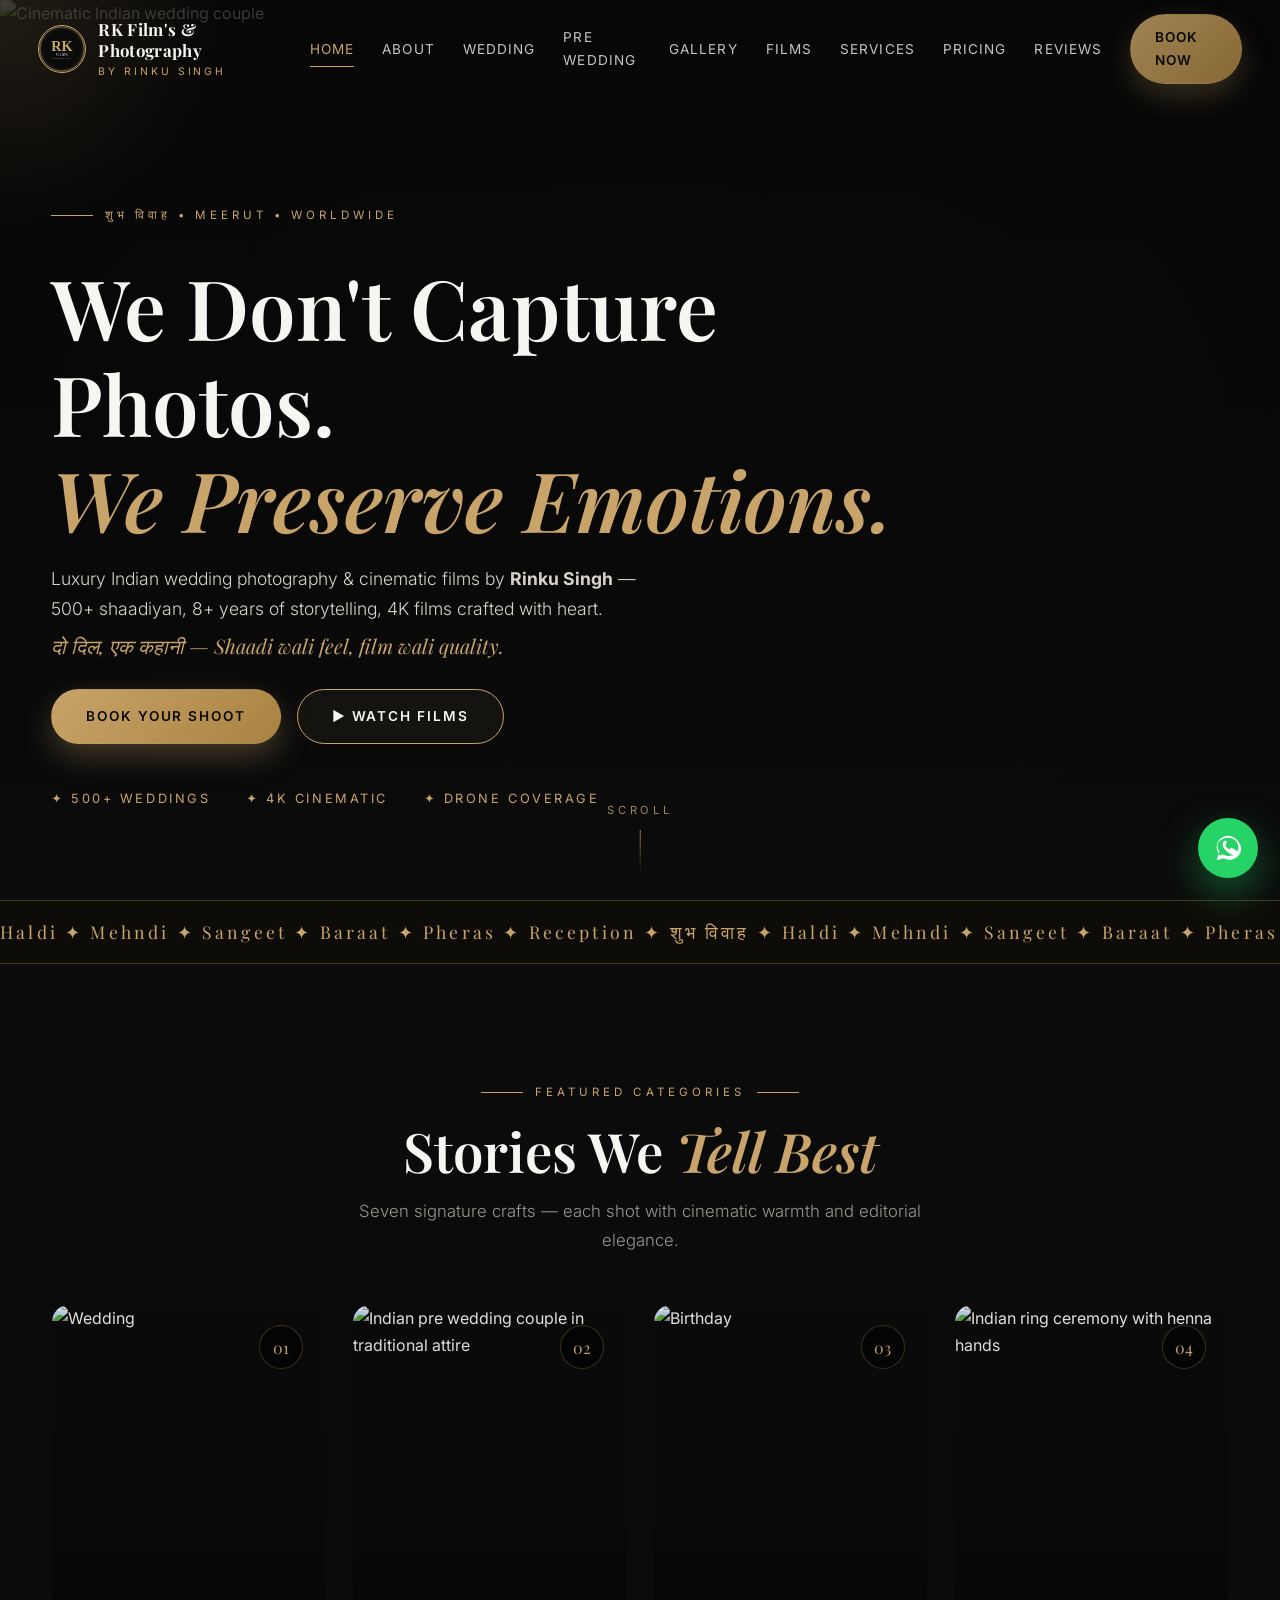
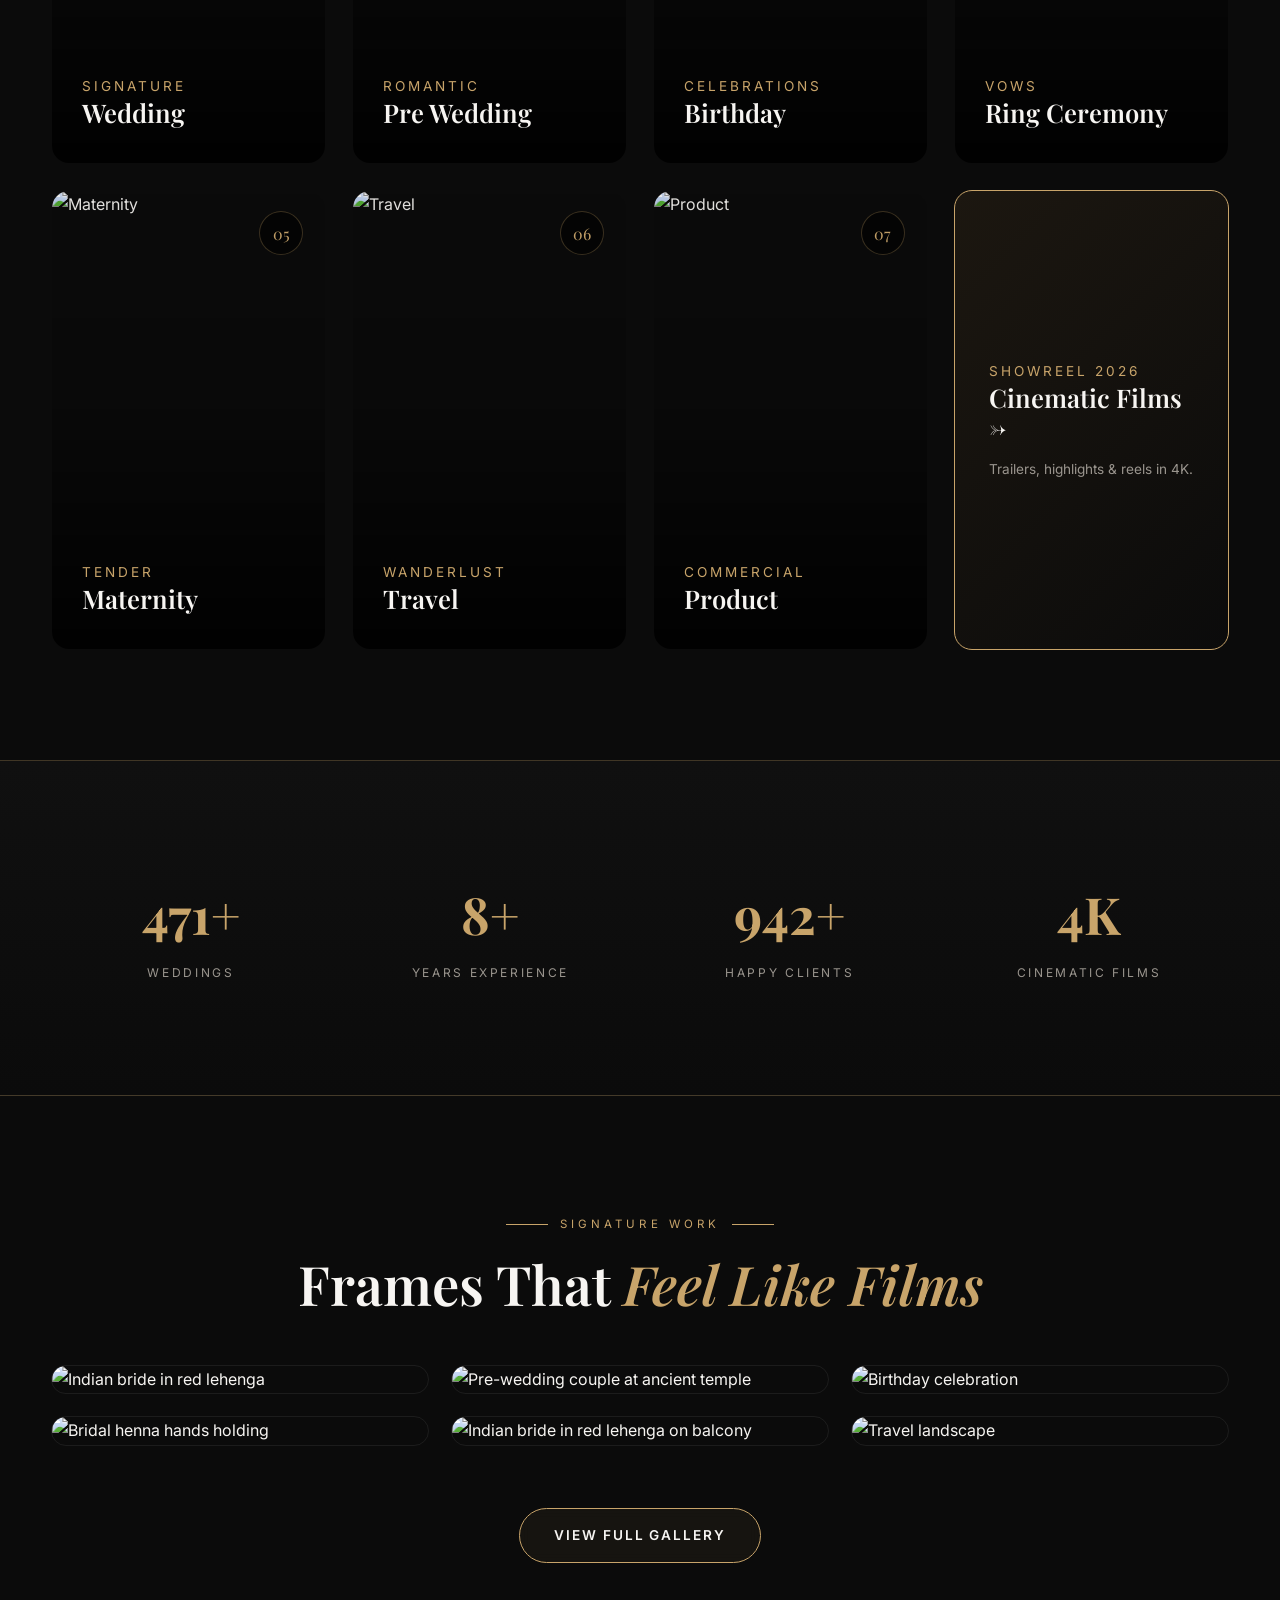
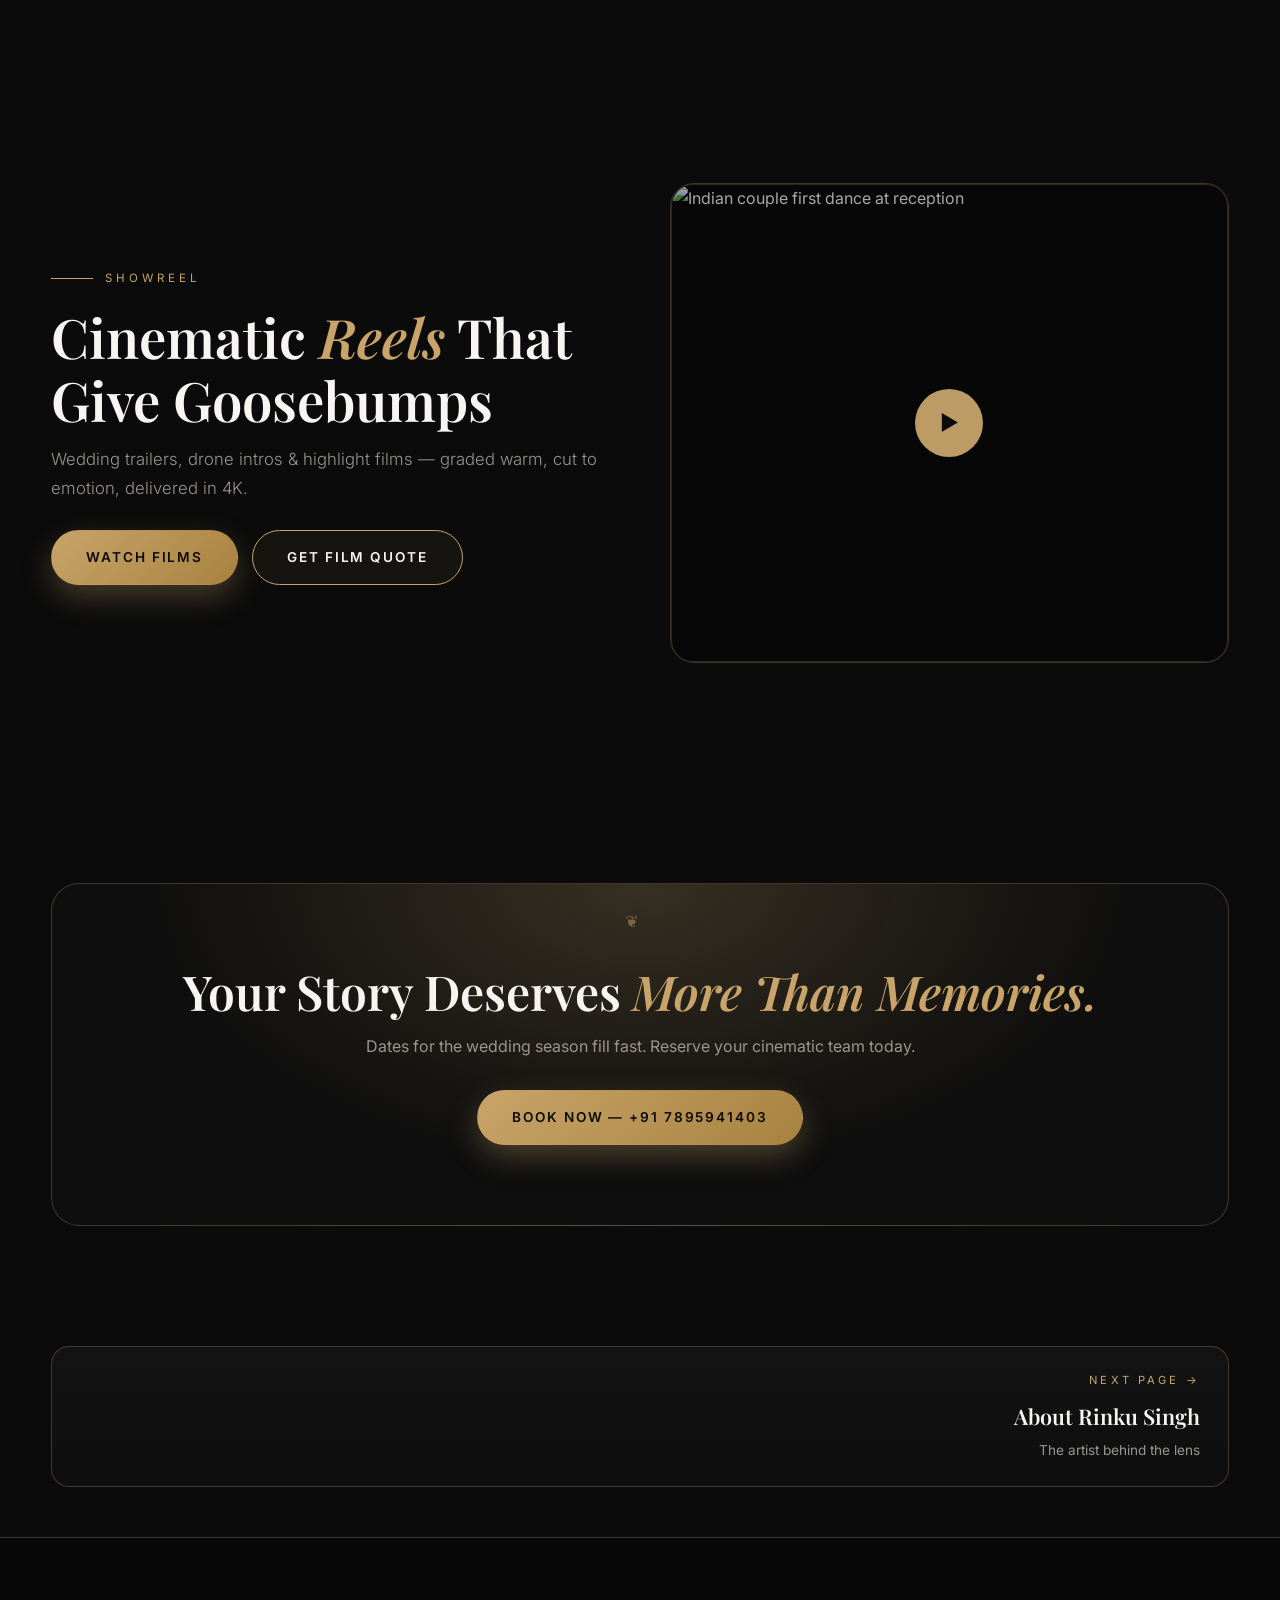
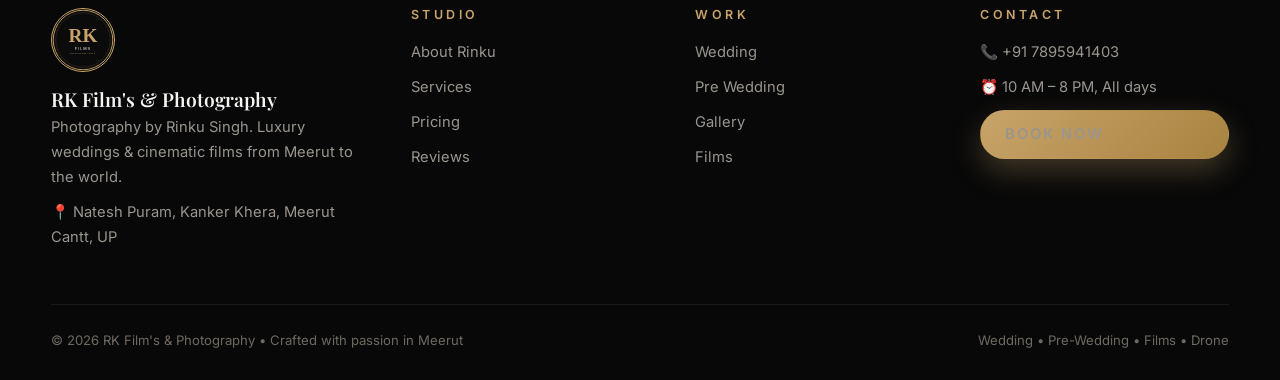
==== index.html @ 0dd318ab "Launch RK Film's & Photography luxury website" ====
<!DOCTYPE html>
<html lang="en">
<head>
<meta charset="UTF-8"><meta name="viewport" content="width=device-width, initial-scale=1.0">
<title>RK Film's & Photography — Wedding & Cinematic Photography in Meerut | Rinku Singh</title>
<meta name="description" content="RK Film's & Photography by Rinku Singh — luxury wedding, pre-wedding, cinematic films, drone & product photography in Meerut. 500+ weddings, 8+ years, 4K films. Book +91 7895941403.">
<meta property="og:title" content="RK Film's & Photography — We Preserve Emotions">
<meta property="og:description" content="Luxury wedding & cinematic photography in Meerut by Rinku Singh.">
<meta property="og:type" content="website">
<link rel="icon" type="image/svg+xml" href="assets/favicon.svg">
<link rel="stylesheet" href="css/style.css?v=11">
</head>
<body>
<div id="loader"><img src="assets/logo.svg" alt="RK Films logo"><div class="bar"><span></span></div><p>RK Films</p></div>
<div id="progress"></div><div id="cursorGlow"></div>
<nav id="navbar"><div class="nav-inner">
<a class="brand" href="index.html"><img src="assets/logo.svg" alt="RK Film's & Photography logo"><span class="brand-text"><b>RK Film's & Photography</b><small>By Rinku Singh</small></span></a>
<div class="nav-links" id="navLinks">
<a href="index.html" class="active">Home</a><a href="about.html">About</a><a href="wedding.html">Wedding</a><a href="prewedding.html">Pre Wedding</a><a href="gallery.html">Gallery</a><a href="films.html">Films</a><a href="services.html">Services</a><a href="pricing.html">Pricing</a><a href="testimonials.html">Reviews</a><a href="contact.html" class="btn btn-gold btn-sm">Book Now</a>
</div>
<button id="hamburger" aria-label="Menu">☰</button>
</div></nav>

<header class="hero">
<div class="hero-bg"><img src="https://images.pexels.com/photos/28981440/pexels-photo-28981440.jpeg?auto=compress&cs=tinysrgb&w=1920&h=1280&fit=crop" alt="Cinematic Indian wedding couple" fetchpriority="high"><video autoplay muted loop playsinline poster="https://images.pexels.com/photos/28981440/pexels-photo-28981440.jpeg?auto=compress&cs=tinysrgb&w=1920&h=1280&fit=crop" style="position:absolute;inset:0;display:none"><source src="https://assets.mixkit.co/videos/preview/mixkit-wedding-couple-holding-hands-in-a-garden-4640-large.mp4" type="video/mp4"></video></div>
<div class="hero-content">
<span class="eyebrow reveal">शुभ विवाह • Meerut • Worldwide</span>
<h1 class="reveal">We Don't Capture Photos.<br><em>We Preserve Emotions.</em></h1>
<p class="reveal">Luxury Indian wedding photography & cinematic films by <b>Rinku Singh</b> — 500+ shaadiyan, 8+ years of storytelling, 4K films crafted with heart.</p>
<p class="reveal serif" style="font-style:italic;color:var(--gold);font-size:1.25rem;margin-top:10px">दो दिल, एक कहानी — Shaadi wali feel, film wali quality.</p>
<div class="hero-btns reveal"><a href="contact.html" class="btn btn-gold">Book Your Shoot</a><a href="films.html" class="btn btn-outline">▶ Watch Films</a></div>
<div class="hero-meta reveal"><span>✦ 500+ Weddings</span><span>✦ 4K Cinematic</span><span>✦ Drone Coverage</span></div>
</div>
<div class="scroll-hint">Scroll</div>
</header>

<div class="marquee" aria-hidden="true"><div class="marquee-track"><span>Haldi ✦ Mehndi ✦ Sangeet ✦ Baraat ✦ Pheras ✦ Reception ✦ शुभ विवाह ✦&nbsp;</span><span>Haldi ✦ Mehndi ✦ Sangeet ✦ Baraat ✦ Pheras ✦ Reception ✦ शुभ विवाह ✦&nbsp;</span></div></div>

<section><div class="container">
<div class="center reveal"><span class="eyebrow">Featured Categories</span><h2 class="sec-title">Stories We <em>Tell Best</em></h2><p class="sec-sub">Seven signature crafts — each shot with cinematic warmth and editorial elegance.</p></div>
<div class="grid cat-grid" style="margin-top:50px" id="catGrid">
<a class="cat-card reveal" href="wedding.html"><span class="num">01</span><img loading="lazy" src="https://images.unsplash.com/photo-1583939003579-730e3918a45a?q=80&w=900&auto=format&fit=crop" alt="Wedding"><div class="overlay"><p>Signature</p><h3>Wedding</h3></div></a>
<a class="cat-card reveal reveal-d1" href="prewedding.html"><span class="num">02</span><img loading="lazy" src="https://images.pexels.com/photos/32878576/pexels-photo-32878576.jpeg?auto=compress&cs=tinysrgb&w=900" alt="Indian pre wedding couple in traditional attire"><div class="overlay"><p>Romantic</p><h3>Pre Wedding</h3></div></a>
<a class="cat-card reveal reveal-d2" href="gallery.html"><span class="num">03</span><img loading="lazy" src="https://images.unsplash.com/photo-1530103862676-de8c9debad1d?q=80&w=900&auto=format&fit=crop" alt="Birthday"><div class="overlay"><p>Celebrations</p><h3>Birthday</h3></div></a>
<a class="cat-card reveal reveal-d3" href="gallery.html"><span class="num">04</span><img loading="lazy" src="https://images.pexels.com/photos/29494642/pexels-photo-29494642.jpeg?auto=compress&cs=tinysrgb&w=900" alt="Indian ring ceremony with henna hands"><div class="overlay"><p>Vows</p><h3>Ring Ceremony</h3></div></a>
<a class="cat-card reveal" href="gallery.html"><span class="num">05</span><img loading="lazy" src="https://images.unsplash.com/photo-1555252333-9f8e92e65df9?q=80&w=900&auto=format&fit=crop" alt="Maternity"><div class="overlay"><p>Tender</p><h3>Maternity</h3></div></a>
<a class="cat-card reveal reveal-d1" href="gallery.html"><span class="num">06</span><img loading="lazy" src="https://images.unsplash.com/photo-1506905925346-21bda4d32df4?q=80&w=900&auto=format&fit=crop" alt="Travel"><div class="overlay"><p>Wanderlust</p><h3>Travel</h3></div></a>
<a class="cat-card reveal reveal-d2" href="gallery.html"><span class="num">07</span><img loading="lazy" src="https://images.unsplash.com/photo-1523275335684-37898b6baf30?q=80&w=900&auto=format&fit=crop" alt="Product"><div class="overlay"><p>Commercial</p><h3>Product</h3></div></a>
<a class="cat-card reveal reveal-d3" href="films.html" style="background:linear-gradient(135deg,#1c1710,#0B0B0B);border:1px solid var(--gold);display:flex;flex-direction:column;justify-content:center;padding:34px"><p>Showreel 2026</p><h3>Cinematic Films →</h3><p style="color:var(--muted);letter-spacing:0;text-transform:none;margin-top:10px">Trailers, highlights & reels in 4K.</p></a>
</div>
</div></section>

<section class="stats"><div class="container stats-grid">
<div class="stat reveal"><b data-count="500" data-suffix="+">0</b><span>Weddings</span></div>
<div class="stat reveal reveal-d1"><b data-count="8" data-suffix="+">0</b><span>Years Experience</span></div>
<div class="stat reveal reveal-d2"><b data-count="1000" data-suffix="+">0</b><span>Happy Clients</span></div>
<div class="stat reveal reveal-d3"><b>4K</b><span>Cinematic Films</span></div>
</div></section>

<section><div class="container">
<div class="center reveal"><span class="eyebrow">Signature Work</span><h2 class="sec-title">Frames That <em>Feel Like Films</em></h2></div>
<div class="work-masonry" style="margin-top:50px">
<figure class="reveal"><img loading="lazy" src="https://images.pexels.com/photos/37615677/pexels-photo-37615677.jpeg?auto=compress&cs=tinysrgb&w=800" alt="Indian bride in red lehenga"><figcaption>Bridal Portrait — Jaipur</figcaption></figure>
<figure class="reveal"><img loading="lazy" src="https://images.pexels.com/photos/34479816/pexels-photo-34479816.jpeg?auto=compress&cs=tinysrgb&w=800" alt="Bridal henna hands holding"><figcaption>Mehndi Moments — Jaipur</figcaption></figure>
<figure class="reveal"><img loading="lazy" src="https://images.pexels.com/photos/31771915/pexels-photo-31771915.jpeg?auto=compress&cs=tinysrgb&w=800" alt="Pre-wedding couple at ancient temple"><figcaption>Temple Romance — Heritage Shoot</figcaption></figure>
<figure class="reveal"><img loading="lazy" src="https://images.pexels.com/photos/36721830/pexels-photo-36721830.jpeg?auto=compress&cs=tinysrgb&w=800" alt="Indian bride in red lehenga on balcony"><figcaption>Editorial Bride</figcaption></figure>
<figure class="reveal"><img loading="lazy" src="https://images.unsplash.com/photo-1464349153735-7db50ed83c84?q=80&w=800&auto=format&fit=crop" alt="Birthday celebration"><figcaption>Birthday — Meerut</figcaption></figure>
<figure class="reveal"><img loading="lazy" src="https://images.unsplash.com/photo-1470071459604-3b5ec3a7fe05?q=80&w=800&auto=format&fit=crop" alt="Travel landscape"><figcaption>Travel Diaries</figcaption></figure>
</div>
<div class="center" style="margin-top:40px"><a href="gallery.html" class="btn btn-outline reveal">View Full Gallery</a></div>
</div></section>

<section><div class="container split">
<div class="reveal"><span class="eyebrow">Showreel</span><h2 class="sec-title">Cinematic <em>Reels</em> That Give Goosebumps</h2><p class="sec-sub">Wedding trailers, drone intros & highlight films — graded warm, cut to emotion, delivered in 4K.</p><div style="margin-top:28px;display:flex;gap:14px;flex-wrap:wrap"><a href="films.html" class="btn btn-gold">Watch Films</a><a href="https://wa.me/917895941403?text=Hi%20RK%20Films!%20I%20want%20a%20cinematic%20film%20for%20my%20wedding." class="btn btn-outline">Get Film Quote</a></div></div>
<div class="video-strip reveal reveal-d1"><img src="https://images.pexels.com/photos/26558731/pexels-photo-26558731.jpeg?auto=compress&cs=tinysrgb&w=1200" alt="Indian couple first dance at reception"><a class="play" href="films.html" aria-label="Play showreel"><span>▶</span></a></div>
</div></section>

<section><div class="container"><div class="cta reveal">
<h2>Your Story Deserves <em style="color:var(--gold)">More Than Memories.</em></h2>
<p>Dates for the wedding season fill fast. Reserve your cinematic team today.</p>
<a href="contact.html" class="btn btn-gold">Book Now — +91 7895941403</a>
</div></div></section>

<div class="container"><nav class="pager reveal" aria-label="Page navigation"><a class="next" href="about.html"><small>Next Page →</small><b>About Rinku Singh</b><span>The artist behind the lens</span></a></nav></div>
<footer><div class="container">
<div class="foot-grid">
<div class="foot-brand"><img src="assets/logo.svg" alt="RK logo"><b class="serif" style="font-size:1.2rem">RK Film's & Photography</b><p>Photography by Rinku Singh. Luxury weddings & cinematic films from Meerut to the world.</p><p>📍 Natesh Puram, Kanker Khera, Meerut Cantt, UP</p></div>
<div><h4>Studio</h4><a href="about.html">About Rinku</a><a href="services.html">Services</a><a href="pricing.html">Pricing</a><a href="testimonials.html">Reviews</a></div>
<div><h4>Work</h4><a href="wedding.html">Wedding</a><a href="prewedding.html">Pre Wedding</a><a href="gallery.html">Gallery</a><a href="films.html">Films</a></div>
<div><h4>Contact</h4><a href="tel:+917895941403">📞 +91 7895941403</a><p>⏰ 10 AM – 8 PM, All days</p><a href="contact.html" class="btn btn-gold btn-sm" style="margin-top:10px">Book Now</a></div>
</div>
<div class="foot-bottom"><span>© <span id="year"></span> RK Film's & Photography • Crafted with passion in Meerut</span><span>Wedding • Pre-Wedding • Films • Drone</span></div>
</div></footer>
<a class="wa-float" href="https://wa.me/917895941403?text=Hi%20RK%20Films!%20I%20want%20to%20book%20a%20shoot." aria-label="Chat on WhatsApp"><svg viewBox="0 0 32 32"><path d="M16 3C9.4 3 4 8.4 4 15c0 2.4.7 4.6 2 6.5L4 29l7.7-2c1.8 1 3.9 1.6 6.1 1.6h.2c6.6 0 12-5.4 12-12S22.6 3 16 3zm0 21.5c-1.9 0-3.7-.5-5.3-1.5l-.4-.2-4.6 1.2 1.2-4.4-.3-.4c-1.1-1.7-1.7-3.7-1.7-5.7C4.9 9.4 9.4 5 16 5s11.1 4.5 11.1 10.5S22.6 24.5 16 24.5zm5.8-7.7c-.3-.2-1.9-.9-2.2-1-.3-.1-.5-.2-.7.2-.2.3-.8 1-.9 1.2-.2.2-.3.2-.6.1-.3-.2-1.3-.5-2.5-1.5-.9-.8-1.5-1.9-1.7-2.2-.2-.3 0-.5.1-.6l.5-.6c.2-.2.2-.3.3-.6.1-.2 0-.4 0-.6L14.5 9c-.4-.9-.7-.8-1-.8h-.8c-.3 0-.7.1-1.1.5-.4.4-1.4 1.4-1.4 3.4s1.4 3.9 1.6 4.2c.2.3 2.8 4.3 6.8 6 .9.4 1.7.6 2.2.8.9.3 1.8.3 2.5.2.8-.1 2.4-1 2.7-1.9.3-.9.3-1.7.2-1.9-.1-.1-.3-.2-.6-.3z"/></svg></a>
<div id="lightbox"><img id="lbImg" src="" alt="Enlarged photo"><div class="lb-bar"><button id="lbPrev" aria-label="Previous">‹</button><span id="lbCap"></span><button id="lbNext" aria-label="Next">›</button><button id="lbClose" aria-label="Close">✕</button></div></div>
<script src="js/main.js?v=11"></script>
</body>
</html>
---- css/style.css ----
/* RK Film's & Photography — Luxury Cinematic Design System */
@import url('https://fonts.googleapis.com/css2?family=Playfair+Display:ital,wght@0,400;0,500;0,600;0,700;0,800;1,400;1,500&family=Inter:wght@300;400;500;600;700&display=swap');
:root{
  --black:#0B0B0B; --ivory:#F7F5F2; --gold:#C8A46A; --gold-light:#E5C98C;
  --charcoal:#2B2B2B; --muted:#9a958e; --line:rgba(200,164,106,.28);
  --radius:18px; --shadow:0 30px 80px rgba(0,0,0,.45);
  --ease:cubic-bezier(.22,1,.36,1);
}
*{margin:0;padding:0;box-sizing:border-box}
html{scroll-behavior:smooth}
body{font-family:'Inter',system-ui,sans-serif;background:var(--black);color:var(--ivory);line-height:1.7;overflow-x:hidden;-webkit-font-smoothing:antialiased}
body.light{background:var(--ivory);color:#1a1a1a}
h1,h2,h3,h4,.serif{font-family:'Playfair Display',Georgia,serif;line-height:1.15;font-weight:600}
img{max-width:100%;display:block}
a{color:inherit;text-decoration:none}
.container{width:min(1200px,92%);margin:0 auto}
section{padding:110px 0;position:relative}
.eyebrow{display:inline-flex;align-items:center;gap:12px;text-transform:uppercase;letter-spacing:.35em;font-size:.72rem;color:var(--gold);margin-bottom:18px}
.eyebrow::before{content:"";width:42px;height:1px;background:var(--gold)}
.sec-title{font-size:clamp(2rem,4.5vw,3.4rem);margin-bottom:14px}
.sec-title em{color:var(--gold);font-style:italic}
.sec-sub{color:var(--muted);max-width:640px;font-weight:300;font-size:1.05rem}
.center{text-align:center}.center .sec-sub{margin:0 auto}
.center .eyebrow::after{content:"";width:42px;height:1px;background:var(--gold)}

/* Loader */
#loader{position:fixed;inset:0;z-index:9999;background:#060606;display:flex;flex-direction:column;align-items:center;justify-content:center;gap:22px;transition:opacity .8s var(--ease),visibility .8s}
#loader.done{opacity:0;visibility:hidden}
#loader img{width:110px;height:110px;animation:pulse 1.8s ease-in-out infinite}
#loader .bar{width:200px;height:2px;background:rgba(255,255,255,.12);overflow:hidden;border-radius:99px}
#loader .bar span{display:block;height:100%;width:40%;background:var(--gold);animation:load 1.2s infinite var(--ease)}
#loader p{letter-spacing:.4em;font-size:.7rem;color:var(--gold);text-transform:uppercase}
@keyframes load{0%{transform:translateX(-100%)}100%{transform:translateX(350%)}}
@keyframes pulse{0%,100%{transform:scale(1);opacity:1}50%{transform:scale(1.06);opacity:.85}}

/* Progress + cursor + whatsapp */
#progress{position:fixed;top:0;left:0;height:3px;width:0;background:linear-gradient(90deg,var(--gold),var(--gold-light));z-index:9998}
#cursorGlow{position:fixed;width:520px;height:520px;border-radius:50%;pointer-events:none;z-index:1;background:radial-gradient(circle,rgba(200,164,106,.14),transparent 65%);transform:translate(-50%,-50%);transition:opacity .3s}
.wa-float{position:fixed;right:22px;bottom:22px;z-index:900;width:60px;height:60px;border-radius:50%;background:#25D366;display:grid;place-items:center;box-shadow:0 15px 40px rgba(37,211,102,.4);transition:transform .3s}
.wa-float:hover{transform:scale(1.1) rotate(6deg)}
.wa-float svg{width:30px;height:30px;fill:#fff}

/* Nav */
#navbar{position:fixed;top:0;left:0;right:0;z-index:1000;transition:background .4s,border-color .4s;padding:14px 0}
#navbar.scrolled{background:rgba(11,11,11,.82);backdrop-filter:blur(18px);-webkit-backdrop-filter:blur(18px);border-bottom:1px solid var(--line)}
.nav-inner{width:min(1280px,94%);margin:0 auto;display:flex;align-items:center;justify-content:space-between;gap:20px;min-height:64px}
.brand{display:flex;align-items:center;gap:12px}
.brand img{width:48px;height:48px;border-radius:50%;border:1px solid var(--gold)}
.brand-text{line-height:1.2}.brand-text b{font-family:'Playfair Display',serif;font-size:1.05rem;letter-spacing:.02em;display:block}
.brand-text small{font-size:.65rem;letter-spacing:.28em;color:var(--gold);text-transform:uppercase}
.nav-links{display:flex;gap:28px;align-items:center}
.nav-links a{font-size:.85rem;letter-spacing:.08em;text-transform:uppercase;opacity:.8;position:relative;transition:.3s}
.nav-links a:hover,.nav-links a.active{opacity:1;color:var(--gold)}
.nav-links a.active::after,.nav-links a:hover::after{content:"";position:absolute;left:0;bottom:-6px;height:1px;width:100%;background:var(--gold)}
.btn{display:inline-flex;align-items:center;justify-content:center;gap:10px;padding:15px 34px;border-radius:99px;font-size:.85rem;letter-spacing:.14em;text-transform:uppercase;font-weight:600;transition:.35s var(--ease);cursor:pointer;border:1px solid transparent}
.btn-gold{background:linear-gradient(135deg,var(--gold),#a8823f);color:#0B0B0B;box-shadow:0 12px 30px rgba(200,164,106,.3)}
.btn-gold:hover{transform:translateY(-3px);box-shadow:0 20px 45px rgba(200,164,106,.45)}
.btn-outline{border-color:var(--gold);color:var(--ivory);background:rgba(200,164,106,.06);backdrop-filter:blur(6px)}
.btn-outline:hover{background:var(--gold);color:#0B0B0B;transform:translateY(-3px)}
.btn-sm{padding:11px 24px;font-size:.75rem}
#hamburger{display:none;background:none;border:1px solid var(--line);border-radius:10px;color:var(--ivory);font-size:1.4rem;width:46px;height:46px;cursor:pointer;position:relative;z-index:1001}
.drawer-next{display:none}
.nav-links .drawer-scroll{display:contents}
/* Side-drawer backdrop (mobile) */
.nav-backdrop{position:fixed;inset:0;background:rgba(0,0,0,.6);backdrop-filter:blur(2px);-webkit-backdrop-filter:blur(2px);opacity:0;visibility:hidden;transition:opacity .4s var(--ease),visibility .4s;z-index:999}
.nav-backdrop.show{opacity:1;visibility:visible}
@media(min-width:1001px){.nav-backdrop{display:none}}

/* Hero */
.hero{min-height:100vh;display:flex;align-items:flex-end;padding:140px 0 90px;overflow:hidden;background:#060606;position:relative}
.hero-bg{position:absolute;inset:0}
.hero-bg img,.hero-bg video{width:100%;height:100%;object-fit:cover;opacity:.55;animation:kenburns 24s ease-in-out infinite alternate;filter:saturate(1.05) contrast(1.05) brightness(.9)}
@keyframes kenburns{from{transform:scale(1)}to{transform:scale(1.15)}}
.hero-bg::after{content:"";position:absolute;inset:0;background:linear-gradient(to top,#0B0B0B 4%,rgba(11,11,11,.55) 45%,rgba(11,11,11,.35) 100%),radial-gradient(ellipse at center,transparent 30%,rgba(0,0,0,.5));}
.hero-content{position:relative;z-index:2;width:min(1200px,92%);margin:0 auto}
.hero h1{font-size:clamp(2.6rem,6.5vw,5.2rem);max-width:900px;margin:16px 0 18px}
.hero h1 em{color:var(--gold);font-style:italic}
.hero p{max-width:600px;color:#d8d3ca;font-weight:300;font-size:1.1rem}
.hero-btns{display:flex;gap:16px;margin-top:32px;flex-wrap:wrap}
.hero-meta{display:flex;gap:36px;margin-top:44px;flex-wrap:wrap;color:var(--gold);font-size:.8rem;letter-spacing:.2em;text-transform:uppercase}
.hero-meta span{display:flex;align-items:center;gap:8px}
.page-hero{padding:190px 0 90px;min-height:58vh;display:flex;align-items:flex-end}
.scroll-hint{position:absolute;bottom:26px;left:50%;transform:translateX(-50%);z-index:3;color:var(--gold);font-size:.7rem;letter-spacing:.35em;text-transform:uppercase;display:flex;flex-direction:column;align-items:center;gap:10px;opacity:.8}
.scroll-hint::after{content:"";width:1px;height:44px;background:linear-gradient(var(--gold),transparent);animation:drop 1.8s infinite}
@keyframes drop{0%{transform:scaleY(0);transform-origin:top}50%{transform:scaleY(1);transform-origin:top}51%{transform-origin:bottom}100%{transform:scaleY(0);transform-origin:bottom}}

/* Cards / grids */
.grid{display:grid;gap:26px}
.g-3{grid-template-columns:repeat(3,1fr)}.g-4{grid-template-columns:repeat(4,1fr)}.g-2{grid-template-columns:repeat(2,1fr)}
.cat-grid{grid-template-columns:repeat(4,1fr)}
.cat-card{position:relative;border-radius:var(--radius);overflow:hidden;height:460px;border:1px solid transparent;transition:.5s var(--ease);display:block}
.cat-card img{width:100%;height:100%;object-fit:cover;transition:transform 1.1s var(--ease);filter:saturate(1.05) brightness(.92)}
.cat-card:hover{border-color:var(--gold);transform:translateY(-8px);box-shadow:var(--shadow)}
.cat-card:hover img{transform:scale(1.12)}
.cat-card .overlay{position:absolute;inset:0;background:linear-gradient(to top,rgba(0,0,0,.88) 0%,rgba(0,0,0,.15) 55%,transparent);display:flex;flex-direction:column;justify-content:flex-end;padding:30px}
.cat-card h3{font-size:1.6rem;margin-bottom:6px}
.cat-card p{font-size:.85rem;color:var(--gold);letter-spacing:.22em;text-transform:uppercase}
.cat-card .num{position:absolute;top:20px;right:22px;font-family:'Playfair Display',serif;font-size:1rem;color:var(--gold);border:1px solid var(--line);width:44px;height:44px;display:grid;place-items:center;border-radius:50%;background:rgba(0,0,0,.5);backdrop-filter:blur(8px)}
.work-masonry{columns:3 300px;column-gap:22px}
.work-masonry figure{break-inside:avoid;margin-bottom:22px;border-radius:16px;overflow:hidden;position:relative;border:1px solid rgba(255,255,255,.07)}
.work-masonry img{width:100%;transition:transform .9s var(--ease)}
.work-masonry figure:hover img{transform:scale(1.07)}
.work-masonry figcaption{position:absolute;left:0;right:0;bottom:0;padding:22px 20px 18px;background:linear-gradient(transparent,rgba(0,0,0,.85));font-size:.85rem;letter-spacing:.12em;text-transform:uppercase;color:var(--gold-light);opacity:0;transition:.4s}
.work-masonry figure:hover figcaption{opacity:1}

/* Stats */
.stats{background:linear-gradient(180deg,#101010,#0B0B0B);border-top:1px solid var(--line);border-bottom:1px solid var(--line)}
.stats-grid{display:grid;grid-template-columns:repeat(4,1fr);gap:20px;text-align:center}
.stat b{font-family:'Playfair Display',serif;font-size:clamp(2.2rem,4vw,3.4rem);color:var(--gold);display:block}
.stat span{letter-spacing:.22em;text-transform:uppercase;font-size:.75rem;color:var(--muted)}

/* CTA */
.cta{background:radial-gradient(ellipse at 50% 0%,rgba(200,164,106,.22),transparent 60%),#0e0e0e;border:1px solid var(--line);border-radius:28px;padding:80px 40px;text-align:center;overflow:hidden;position:relative}
.cta::before{content:"❦";position:absolute;top:24px;left:50%;transform:translateX(-50%);color:var(--gold);opacity:.5;letter-spacing:1em}
.cta h2{font-size:clamp(1.9rem,4vw,3rem);margin-bottom:14px}
.cta p{color:var(--muted);margin-bottom:30px}

/* About / timeline */
.split{display:grid;grid-template-columns:1fr 1fr;gap:60px;align-items:center}
.split img{border-radius:22px;border:1px solid var(--line)}
.img-frame{position:relative}.img-frame::after{content:"";position:absolute;inset:18px -18px -18px 18px;border:1px solid var(--gold);border-radius:22px;z-index:-1;opacity:.5}
.timeline{margin-top:50px;border-left:1px solid var(--line);padding-left:36px;display:grid;gap:36px}
.timeline div{position:relative}
.timeline div::before{content:"";position:absolute;left:-43px;top:6px;width:12px;height:12px;border-radius:50%;background:var(--gold);box-shadow:0 0 0 6px rgba(200,164,106,.15)}
.timeline h4{color:var(--gold);letter-spacing:.18em;text-transform:uppercase;font-size:.8rem;margin-bottom:6px;font-family:'Inter',sans-serif}

/* Chips / filter */
.filters{display:flex;gap:12px;flex-wrap:wrap;justify-content:center;margin:36px 0 44px}
.chip{padding:11px 26px;border-radius:99px;border:1px solid var(--line);background:transparent;color:var(--ivory);font-size:.8rem;letter-spacing:.14em;text-transform:uppercase;cursor:pointer;transition:.3s}
.chip:hover,.chip.active{background:var(--gold);color:#0B0B0B;border-color:var(--gold);font-weight:600}
.masonry{columns:3 280px;column-gap:20px}
.masonry .m-item{break-inside:avoid;margin-bottom:20px;border-radius:14px;overflow:hidden;cursor:zoom-in;border:1px solid rgba(255,255,255,.06);position:relative}
.masonry img{width:100%;transition:.6s}
.masonry .m-item:hover img{transform:scale(1.06)}

/* Lightbox */
#lightbox{position:fixed;inset:0;background:rgba(0,0,0,.92);z-index:9999;display:none;align-items:center;justify-content:center;flex-direction:column;gap:16px;backdrop-filter:blur(10px)}
#lightbox.open{display:flex}
#lightbox img{max-width:90vw;max-height:78vh;border-radius:14px;border:1px solid var(--gold)}
#lightbox .lb-bar{display:flex;gap:16px;align-items:center;justify-content:center;flex-wrap:wrap;color:var(--gold)}
#lightbox button{background:rgba(200,164,106,.12);border:1px solid var(--gold);color:var(--gold);width:46px;height:46px;border-radius:50%;cursor:pointer;font-size:1.2rem}

/* Films */
.film-grid{display:grid;grid-template-columns:repeat(3,1fr);gap:26px}
.film-card{border-radius:20px;overflow:hidden;background:#141414;border:1px solid rgba(255,255,255,.07);transition:.45s var(--ease)}
.film-card:hover{transform:translateY(-8px);border-color:var(--gold);box-shadow:var(--shadow)}
.film-thumb{position:relative;height:260px;overflow:hidden}
.film-thumb img{width:100%;height:100%;object-fit:cover;transition:.8s}
.film-card:hover .film-thumb img{transform:scale(1.1)}
.play{position:absolute;inset:0;display:grid;place-items:center;background:rgba(0,0,0,.32)}
.play span{width:68px;height:68px;border-radius:50%;background:rgba(200,164,106,.95);display:grid;place-items:center;font-size:1.3rem;color:#0B0B0B;transition:.3s}
.film-card:hover .play span{transform:scale(1.15)}
.film-body{padding:26px}.film-body h3{margin-bottom:8px}.film-body p{color:var(--muted);font-size:.92rem}.film-tag{display:inline-block;font-size:.7rem;letter-spacing:.25em;text-transform:uppercase;color:var(--gold);margin-bottom:10px}

/* Services */
.svc-card{background:linear-gradient(180deg,#151515,#0f0f0f);border:1px solid rgba(255,255,255,.07);border-radius:22px;padding:40px 32px;transition:.45s var(--ease);position:relative;overflow:hidden}
.svc-card::before{content:"";position:absolute;top:0;left:0;right:0;height:3px;background:linear-gradient(90deg,transparent,var(--gold),transparent);opacity:0;transition:.4s}
.svc-card:hover{transform:translateY(-10px);border-color:var(--gold);box-shadow:var(--shadow)}
.svc-card:hover::before{opacity:1}
.svc-icon{font-size:2.4rem;margin-bottom:18px;display:block}
.svc-card h3{font-size:1.5rem;margin-bottom:10px}
.svc-card p{color:var(--muted);font-size:.94rem;margin-bottom:18px}
.svc-meta{border-top:1px solid rgba(255,255,255,.08);padding-top:18px;display:grid;gap:8px;font-size:.85rem}
.svc-meta b{color:var(--gold)}
.price-from{font-family:'Playfair Display',serif;font-size:1.3rem;color:var(--gold);margin-top:12px}

/* Pricing */
.price-grid{display:grid;grid-template-columns:repeat(3,1fr);gap:26px;align-items:stretch}
.price-card{border-radius:24px;padding:46px 36px;background:#121212;border:1px solid rgba(255,255,255,.08);text-align:center;position:relative;transition:.45s var(--ease)}
.price-card.featured{background:linear-gradient(180deg,#1c1710,#121212);border-color:var(--gold);transform:scale(1.04);box-shadow:0 30px 80px rgba(200,164,106,.18)}
.price-card:hover{transform:translateY(-8px)}
.price-card.featured:hover{transform:scale(1.04) translateY(-8px)}
.badge{position:absolute;top:-14px;left:50%;transform:translateX(-50%);background:var(--gold);color:#0B0B0B;font-size:.7rem;letter-spacing:.25em;text-transform:uppercase;font-weight:700;padding:7px 22px;border-radius:99px;white-space:nowrap}
.price-card h3{letter-spacing:.3em;text-transform:uppercase;font-size:.85rem;color:var(--gold);font-family:'Inter',sans-serif}
.price-amt{font-family:'Playfair Display',serif;font-size:2.6rem;margin:14px 0 6px}
.price-card ul{list-style:none;margin:26px 0 30px;display:grid;gap:12px;text-align:left}
.price-card li{padding-left:28px;position:relative;font-size:.93rem;color:#cfc9bd}
.price-card li::before{content:"✦";position:absolute;left:0;color:var(--gold)}
.compare{width:100%;border-collapse:collapse;margin-top:60px;font-size:.9rem}
.compare th,.compare td{padding:16px;border-bottom:1px solid rgba(255,255,255,.08);text-align:center}
.compare th:first-child,.compare td:first-child{text-align:left}
.compare th{color:var(--gold);letter-spacing:.2em;text-transform:uppercase;font-size:.75rem}
.compare td:first-child{color:var(--ivory)}

/* Testimonials */
.slider{position:relative;max-width:820px;margin:40px auto 0;overflow:hidden;border-radius:24px}
.slides{display:flex;transition:transform .7s var(--ease)}
.slide{min-width:100%;background:#141414;border:1px solid var(--line);border-radius:24px;padding:56px 48px;text-align:center}
.slide .stars{color:var(--gold);letter-spacing:.3em;margin-bottom:18px}
.slide blockquote{font-family:'Playfair Display',serif;font-size:clamp(1.1rem,2.4vw,1.5rem);font-style:italic;line-height:1.6;margin-bottom:24px}
.slide .who{display:flex;align-items:center;justify-content:center;gap:14px}
.slide .who img{width:56px;height:56px;border-radius:50%;object-fit:cover;border:2px solid var(--gold)}
.slide .who b{display:block;font-size:.95rem}.slide .who small{color:var(--gold);letter-spacing:.18em;text-transform:uppercase;font-size:.7rem}
.slider-nav{display:flex;justify-content:center;gap:12px;margin-top:26px}
.slider-nav button{width:52px;height:52px;border-radius:50%;border:1px solid var(--gold);background:transparent;color:var(--gold);cursor:pointer;font-size:1.2rem;transition:.3s}
.slider-nav button:hover{background:var(--gold);color:#0B0B0B}
.t-grid{display:grid;grid-template-columns:repeat(3,1fr);gap:24px;margin-top:56px}
.t-card{background:#131313;border:1px solid rgba(255,255,255,.07);border-radius:18px;padding:32px}

/* Contact / forms */
.contact-grid{display:grid;grid-template-columns:1fr 1.2fr;gap:40px;align-items:start}
.info-card{background:#131313;border:1px solid var(--line);border-radius:20px;padding:36px;display:grid;gap:20px}
.info-row{display:flex;gap:16px;align-items:flex-start}
.info-row .ic{width:48px;height:48px;border-radius:14px;background:rgba(200,164,106,.12);border:1px solid var(--line);display:grid;place-items:center;font-size:1.3rem;flex-shrink:0}
.info-row b{display:block}.info-row p,.info-row a{color:var(--muted);font-size:.93rem}
form.book{background:#131313;border:1px solid var(--line);border-radius:20px;padding:40px;display:grid;gap:18px}
.f-row{display:grid;grid-template-columns:1fr 1fr;gap:18px}
label{font-size:.72rem;letter-spacing:.22em;text-transform:uppercase;color:var(--gold);display:block;margin-bottom:8px}
input,select,textarea{width:100%;background:#0e0e0e;border:1px solid rgba(255,255,255,.12);border-radius:12px;padding:14px 16px;color:var(--ivory);font-family:inherit;font-size:.95rem;transition:.3s}
input:focus,select:focus,textarea:focus{outline:none;border-color:var(--gold);box-shadow:0 0 0 3px rgba(200,164,106,.18)}
textarea{min-height:120px;resize:vertical}
select option{background:#111}

/* Footer */
footer{border-top:1px solid var(--line);background:#080808;padding:70px 0 28px;margin-top:40px}
.foot-grid{display:grid;grid-template-columns:1.3fr 1fr 1fr 1fr;gap:36px;margin-bottom:44px}
.foot-grid h4{font-size:.78rem;letter-spacing:.28em;text-transform:uppercase;color:var(--gold);margin-bottom:18px;font-family:'Inter',sans-serif}
.foot-grid a,.foot-grid p{display:block;color:var(--muted);font-size:.92rem;margin-bottom:10px;transition:.3s}
.foot-grid a:hover{color:var(--gold)}
.foot-brand img{width:64px;height:64px;border-radius:50%;border:1px solid var(--gold);margin-bottom:16px}
.foot-bottom{border-top:1px solid rgba(255,255,255,.07);padding-top:24px;display:flex;justify-content:space-between;gap:12px;flex-wrap:wrap;color:#6f6a61;font-size:.82rem}

/* Reveal */
.reveal{opacity:0;transform:translateY(42px);transition:opacity .9s var(--ease),transform .9s var(--ease)}
.reveal.visible{opacity:1;transform:none}
.reveal-d1{transition-delay:.12s}.reveal-d2{transition-delay:.24s}.reveal-d3{transition-delay:.36s}
.parallax{will-change:transform}

/* Video strip */
.video-strip{border-radius:24px;overflow:hidden;position:relative;height:480px;border:1px solid var(--line)}
.video-strip img{width:100%;height:100%;object-fit:cover}
.video-strip .play{position:absolute;inset:0}

/* Ceremony marquee band */
.marquee{overflow:hidden;border-top:1px solid var(--line);border-bottom:1px solid var(--line);background:#0e0c08;padding:16px 0;white-space:nowrap}
.marquee-track{display:inline-flex;animation:scrollX 30s linear infinite;font-family:'Playfair Display',serif;font-size:1.1rem;color:var(--gold);letter-spacing:.18em}
@keyframes scrollX{to{transform:translateX(-50%)}}

/* Pager (prev / next page navigation) */
.pager{display:flex;gap:20px;margin:10px 0 50px}
.pager a{flex:1;border:1px solid var(--line);border-radius:18px;padding:24px 28px;background:linear-gradient(180deg,#131313,#0e0e0e);transition:.4s var(--ease);display:block}
.pager a:hover{border-color:var(--gold);transform:translateY(-4px);box-shadow:0 18px 45px rgba(0,0,0,.4)}
.pager small{display:block;font-size:.7rem;letter-spacing:.28em;text-transform:uppercase;color:var(--gold);margin-bottom:8px}
.pager b{font-family:'Playfair Display',serif;font-size:1.35rem;font-weight:600}
.pager span{display:block;color:var(--muted);font-size:.85rem;margin-top:4px}
.pager .next{text-align:right}
@media(max-width:600px){.pager{flex-direction:column}.pager .next{text-align:left}}

/* Responsive */
html,body{overflow-x:clip}
a,button{-webkit-tap-highlight-color:rgba(200,164,106,.25);touch-action:manipulation}
.table-wrap{overflow-x:auto;-webkit-overflow-scrolling:touch;margin-top:60px;border:1px solid rgba(255,255,255,.07);border-radius:16px}
.table-wrap .compare{margin-top:0;min-width:640px}
@media(max-width:1000px){
  .g-4,.cat-grid{grid-template-columns:repeat(2,1fr)}.g-3,.film-grid,.price-grid,.t-grid{grid-template-columns:repeat(2,1fr)}
  .split,.contact-grid{grid-template-columns:1fr}
  .stats-grid{grid-template-columns:repeat(2,1fr);gap:36px}
  .foot-grid{grid-template-columns:1fr 1fr}
  .nav-links{position:fixed;top:92px;right:0;bottom:0;left:auto;width:min(320px,75vw);background:rgba(10,10,10,.98);backdrop-filter:blur(20px);-webkit-backdrop-filter:blur(20px);border-left:1px solid var(--line);border-top:1px solid var(--line);box-shadow:-30px 0 80px rgba(0,0,0,.55);flex-direction:column;align-items:stretch;justify-content:flex-start;font-size:1.2rem;gap:6px;transform:translateX(105%);transition:transform .5s var(--ease);padding:26px;overflow-y:auto;-webkit-overflow-scrolling:touch;overscroll-behavior:contain}
  .nav-links .drawer-scroll{flex:1 1 auto;min-height:0;overflow-y:auto;-webkit-overflow-scrolling:touch;overscroll-behavior:contain;display:flex;flex-direction:column}
  .nav-links.open{transform:none}
  .nav-links a{font-size:1rem;padding:13px 2px;border-bottom:1px solid rgba(255,255,255,.07)}
  .nav-links a.active::after,.nav-links a:hover::after{display:none}
  .nav-links a.active{border-left:3px solid var(--gold);padding-left:12px}
  .nav-links .btn{margin-top:20px;width:100%;border-bottom:none}
  .nav-links .drawer-next{display:flex;flex-shrink:0;background:linear-gradient(135deg,var(--gold),#a8823f);color:#0B0B0B;font-weight:700;border-radius:12px;padding:14px 18px;margin-top:12px;border-bottom:none;justify-content:center;align-items:center;letter-spacing:.1em;text-transform:uppercase;font-size:.82rem}
  #hamburger{display:block}
  #cursorGlow{display:none}
  section{padding:80px 0}
  .hero{padding:130px 0 80px}
  .video-strip{height:360px}
  .film-thumb{height:220px}
}
@media(max-width:1000px) and (max-height:760px){
  .nav-links{padding:16px 20px;font-size:1.05rem;gap:2px}
  .nav-links a{padding:9px 2px;font-size:.9rem}
  .nav-links .btn{margin-top:12px}
  .nav-links .drawer-next{padding:12px 14px;margin-top:8px}
}
@media(max-width:600px){
  .container{width:min(1200px,90%)}
  section{padding:64px 0}
  .g-3,.g-4,.g-2,.cat-grid,.film-grid,.price-grid,.t-grid,.f-row{grid-template-columns:1fr}
  .hero{min-height:100svh;padding:120px 0 70px}
  .page-hero{padding:150px 0 64px;min-height:52vh}
  .hero h1{font-size:clamp(2.1rem,10vw,2.8rem)}
  .hero p{font-size:1rem}
  .hero-btns .btn{width:100%}
  .hero-meta{gap:14px;font-size:.68rem}
  .cat-card{height:340px}
  .cat-card .overlay{padding:22px}
  .sec-title{font-size:clamp(1.7rem,8vw,2.2rem)}
  .eyebrow{letter-spacing:.25em}
  .split{gap:36px}
  .img-frame::after{inset:10px -10px -10px 10px}
  .stats-grid{gap:28px}
  .svc-card{padding:32px 24px}
  .price-card{padding:38px 24px}
  .price-card.featured{transform:none}
  .price-amt{font-size:2.2rem}
  form.book{padding:28px 20px}
  input,select,textarea{font-size:16px} /* prevents iOS auto-zoom */
  .foot-grid{grid-template-columns:1fr}
  .slide{padding:40px 22px}
  .slide .who{flex-direction:column;text-align:center}
  .brand img{width:40px;height:40px}.brand-text b{font-size:.82rem;white-space:nowrap}.brand-text small{font-size:.55rem;letter-spacing:.2em;white-space:nowrap}#hamburger{width:44px;height:44px}
  .video-strip{height:280px;border-radius:18px}
  .cta{padding:60px 22px;border-radius:20px}
  .cta h2{font-size:clamp(1.6rem,7.5vw,2.2rem)}
  .wa-float{width:56px;height:56px;right:16px;bottom:calc(16px + env(safe-area-inset-bottom))}
  #lightbox img{max-width:94vw;max-height:70vh}
  .scroll-hint{display:none}
}
@media(prefers-reduced-motion:reduce){
  *,*::before,*::after{animation-duration:.01ms!important;transition-duration:.01ms!important}
  html{scroll-behavior:auto}
}
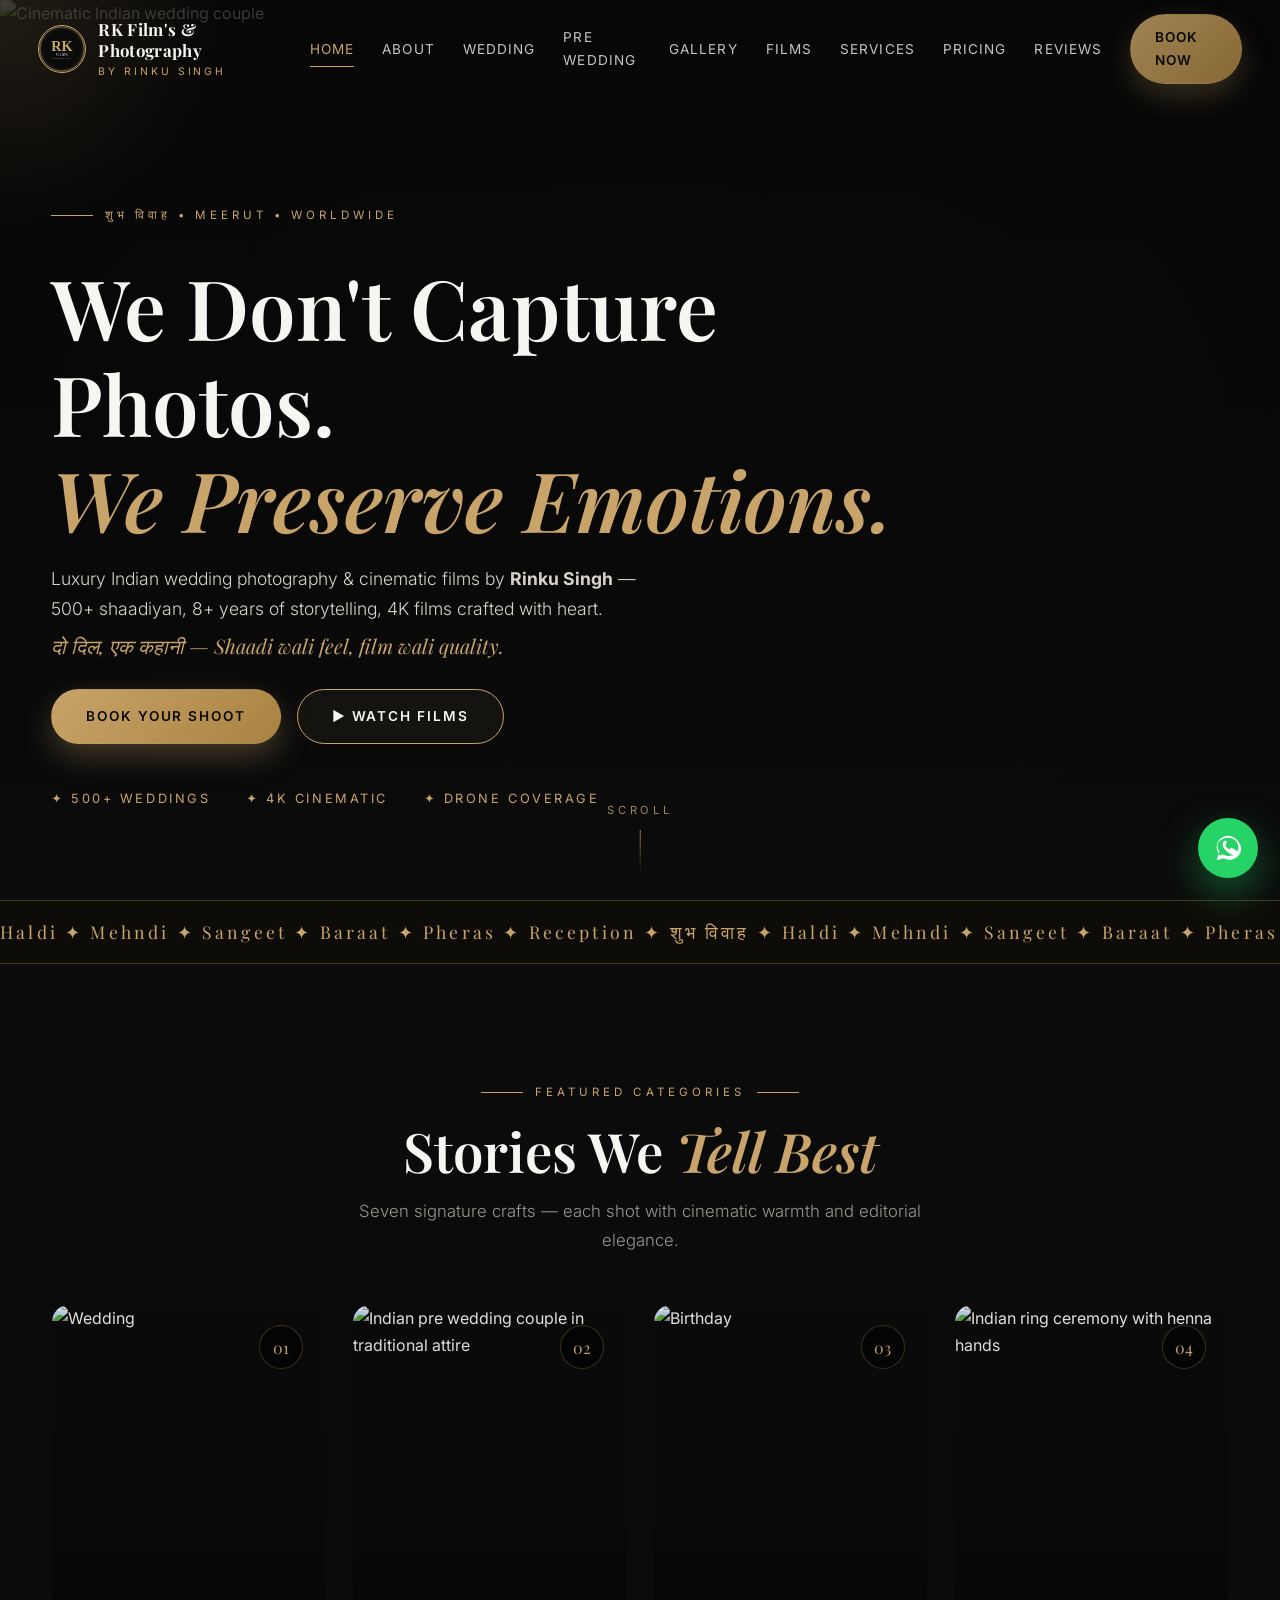
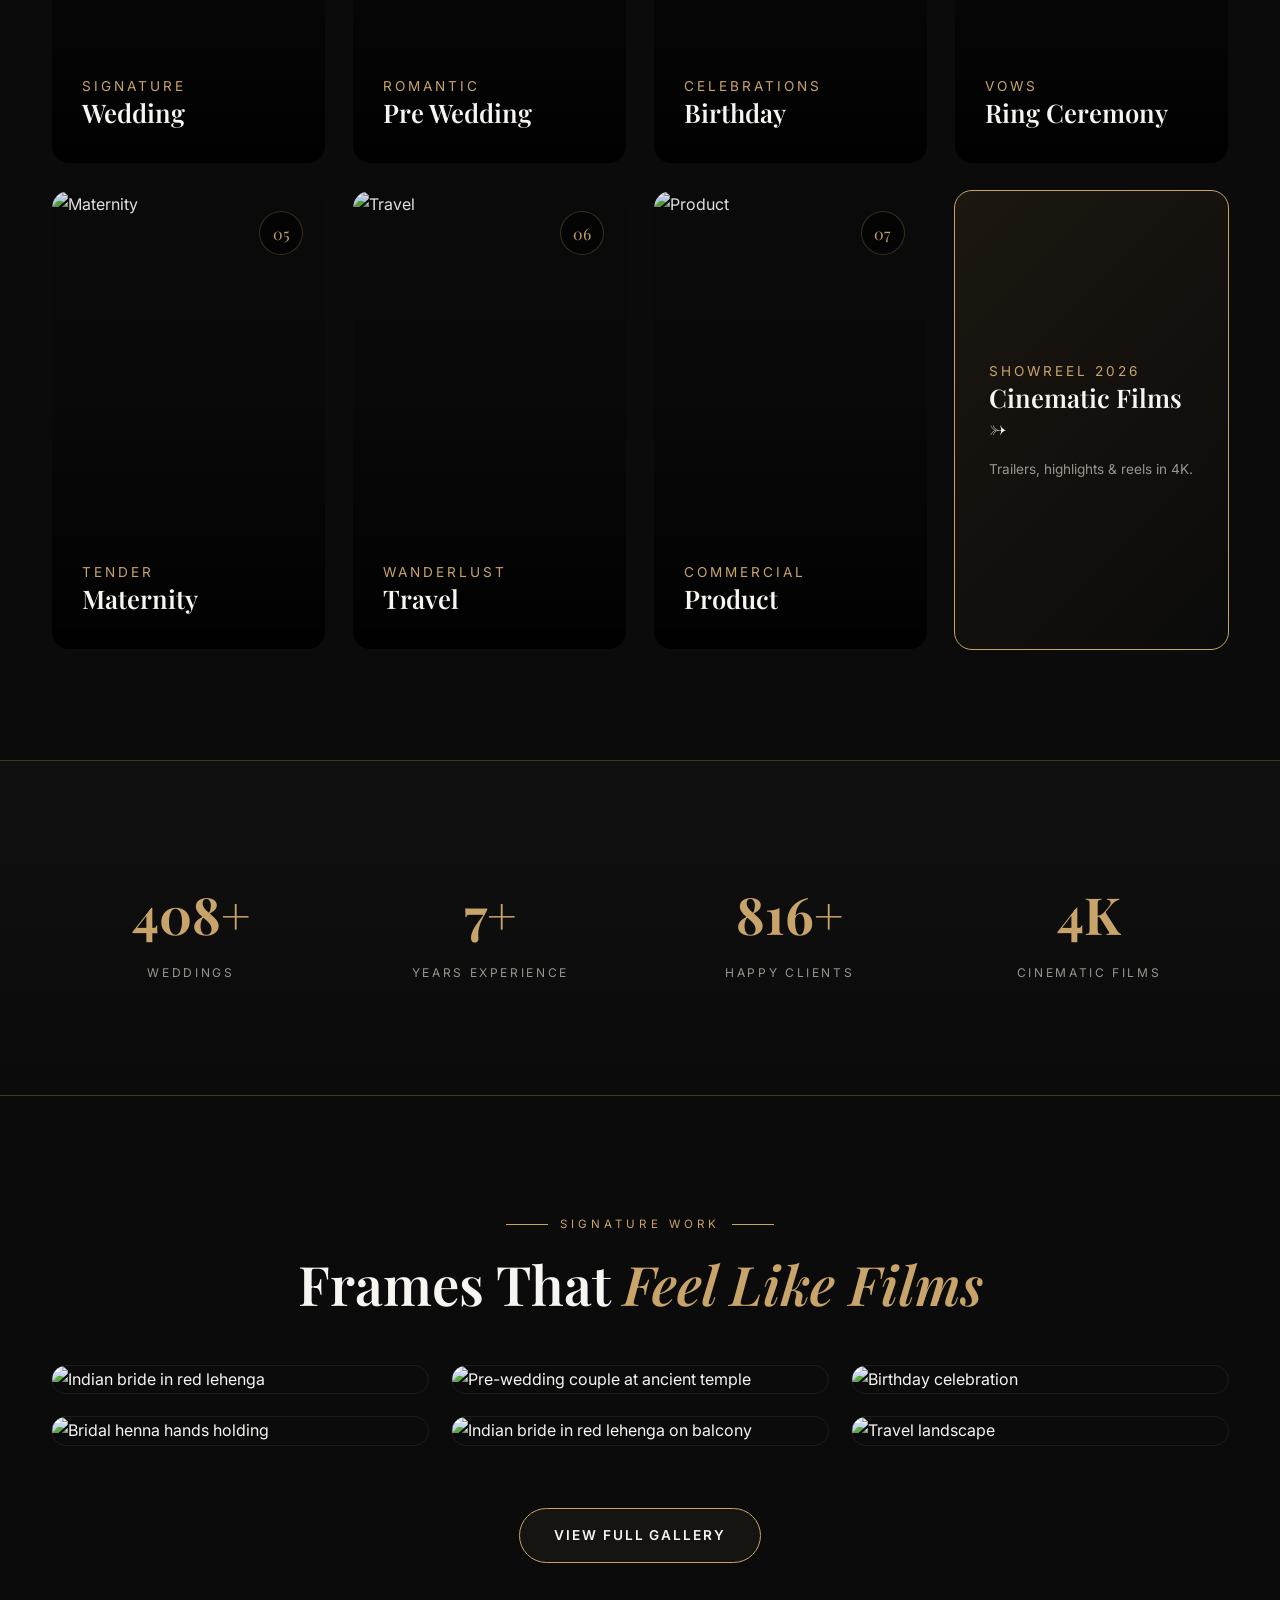
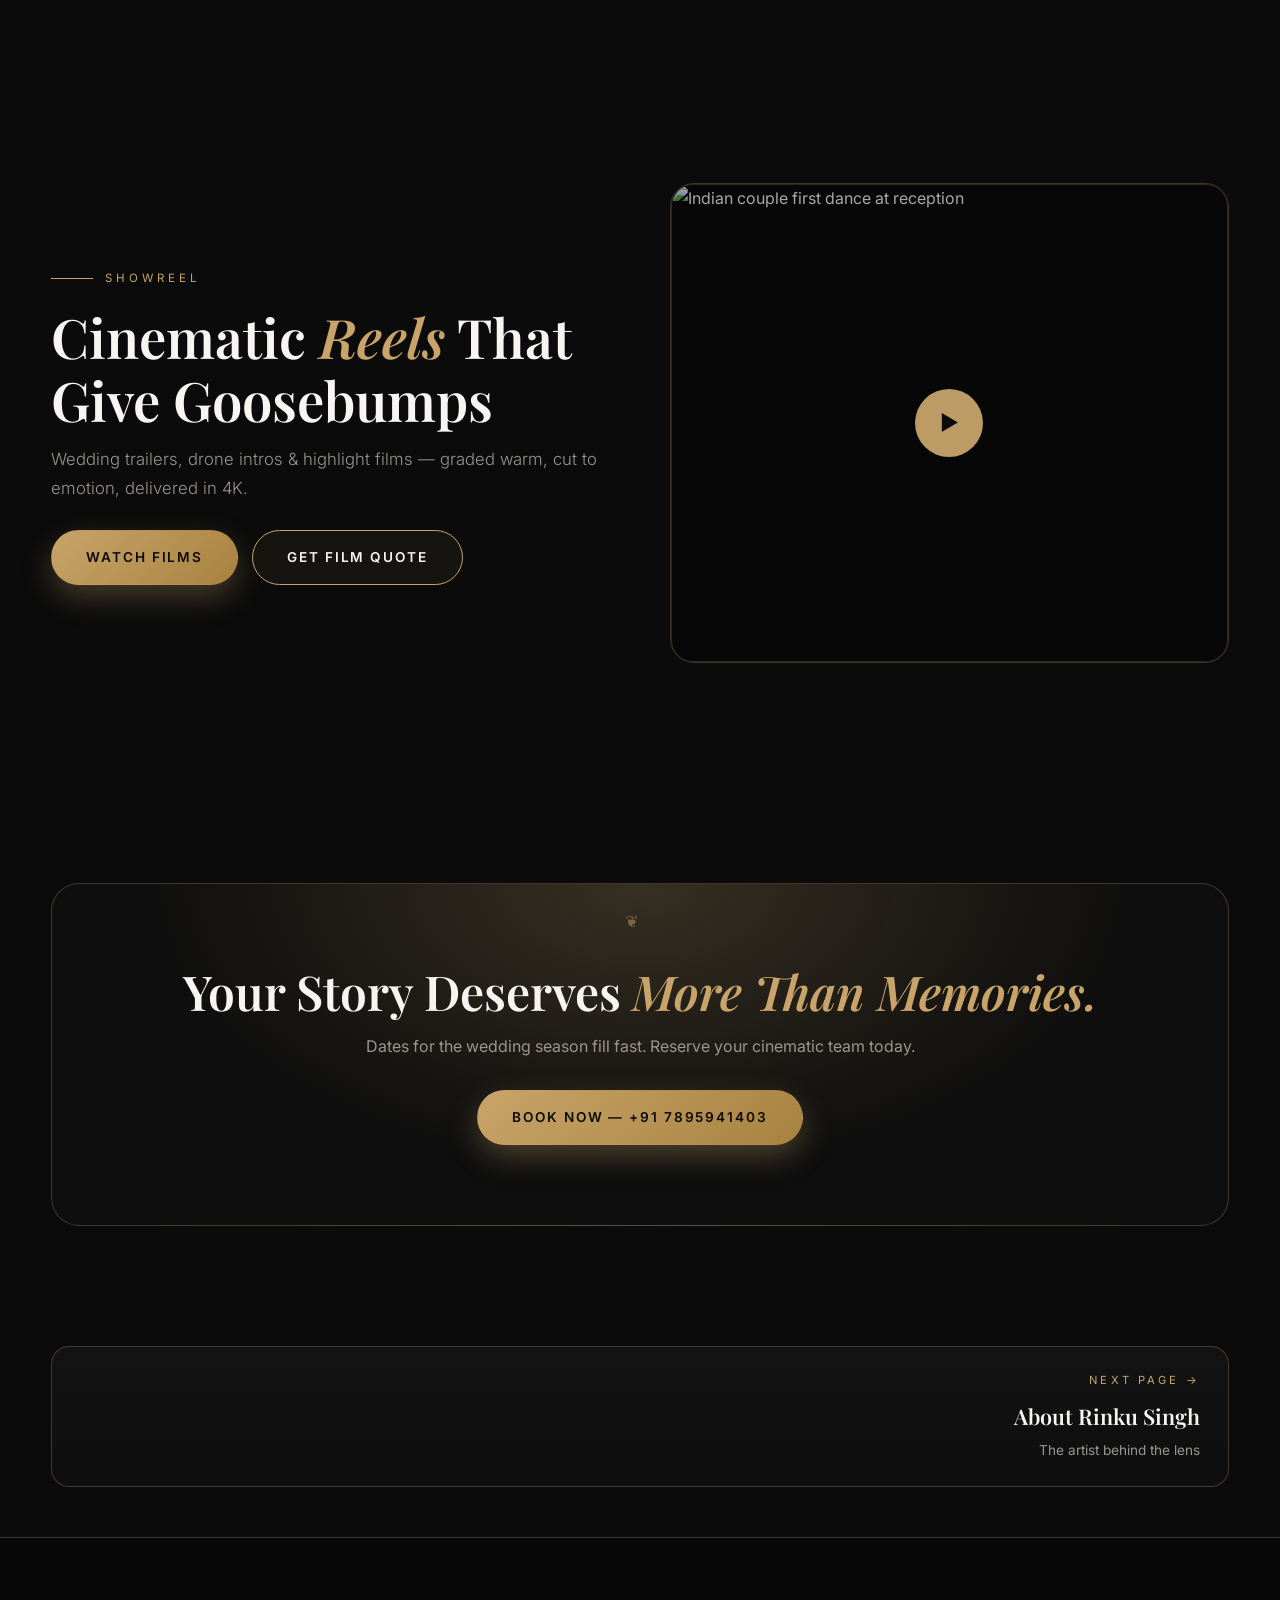
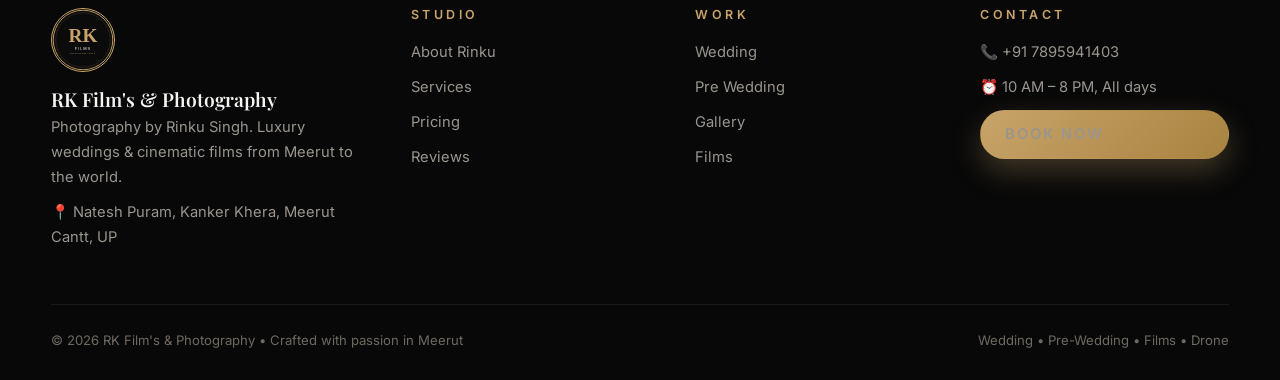
==== commit 73076a65: "Fix mobile sidebar navigation and Indian wedding look" ====
--- a/index.html
+++ b/index.html
@@ -8,7 +8,7 @@
 <meta property="og:description" content="Luxury wedding & cinematic photography in Meerut by Rinku Singh.">
 <meta property="og:type" content="website">
 <link rel="icon" type="image/svg+xml" href="assets/favicon.svg">
-<link rel="stylesheet" href="css/style.css?v=11">
+<link rel="stylesheet" href="css/style.css?v=12">
 </head>
 <body>
 <div id="loader"><img src="assets/logo.svg" alt="RK Films logo"><div class="bar"><span></span></div><p>RK Films</p></div>
@@ -93,6 +93,6 @@
 </div></footer>
 <a class="wa-float" href="https://wa.me/917895941403?text=Hi%20RK%20Films!%20I%20want%20to%20book%20a%20shoot." aria-label="Chat on WhatsApp"><svg viewBox="0 0 32 32"><path d="M16 3C9.4 3 4 8.4 4 15c0 2.4.7 4.6 2 6.5L4 29l7.7-2c1.8 1 3.9 1.6 6.1 1.6h.2c6.6 0 12-5.4 12-12S22.6 3 16 3zm0 21.5c-1.9 0-3.7-.5-5.3-1.5l-.4-.2-4.6 1.2 1.2-4.4-.3-.4c-1.1-1.7-1.7-3.7-1.7-5.7C4.9 9.4 9.4 5 16 5s11.1 4.5 11.1 10.5S22.6 24.5 16 24.5zm5.8-7.7c-.3-.2-1.9-.9-2.2-1-.3-.1-.5-.2-.7.2-.2.3-.8 1-.9 1.2-.2.2-.3.2-.6.1-.3-.2-1.3-.5-2.5-1.5-.9-.8-1.5-1.9-1.7-2.2-.2-.3 0-.5.1-.6l.5-.6c.2-.2.2-.3.3-.6.1-.2 0-.4 0-.6L14.5 9c-.4-.9-.7-.8-1-.8h-.8c-.3 0-.7.1-1.1.5-.4.4-1.4 1.4-1.4 3.4s1.4 3.9 1.6 4.2c.2.3 2.8 4.3 6.8 6 .9.4 1.7.6 2.2.8.9.3 1.8.3 2.5.2.8-.1 2.4-1 2.7-1.9.3-.9.3-1.7.2-1.9-.1-.1-.3-.2-.6-.3z"/></svg></a>
 <div id="lightbox"><img id="lbImg" src="" alt="Enlarged photo"><div class="lb-bar"><button id="lbPrev" aria-label="Previous">‹</button><span id="lbCap"></span><button id="lbNext" aria-label="Next">›</button><button id="lbClose" aria-label="Close">✕</button></div></div>
-<script src="js/main.js?v=11"></script>
+<script src="js/main.js?v=12"></script>
 </body>
 </html>
--- a/css/style.css
+++ b/css/style.css
@@ -60,7 +60,7 @@
 .btn-sm{padding:11px 24px;font-size:.75rem}
 #hamburger{display:none;background:none;border:1px solid var(--line);border-radius:10px;color:var(--ivory);font-size:1.4rem;width:46px;height:46px;cursor:pointer;position:relative;z-index:1001}
 .drawer-next{display:none}
-.nav-links .drawer-scroll{display:contents}
+/* (drawer links + Next button scroll together as one list) */
 /* Side-drawer backdrop (mobile) */
 .nav-backdrop{position:fixed;inset:0;background:rgba(0,0,0,.6);backdrop-filter:blur(2px);-webkit-backdrop-filter:blur(2px);opacity:0;visibility:hidden;transition:opacity .4s var(--ease),visibility .4s;z-index:999}
 .nav-backdrop.show{opacity:1;visibility:visible}
@@ -256,14 +256,14 @@
   .split,.contact-grid{grid-template-columns:1fr}
   .stats-grid{grid-template-columns:repeat(2,1fr);gap:36px}
   .foot-grid{grid-template-columns:1fr 1fr}
-  .nav-links{position:fixed;top:92px;right:0;bottom:0;left:auto;width:min(320px,75vw);background:rgba(10,10,10,.98);backdrop-filter:blur(20px);-webkit-backdrop-filter:blur(20px);border-left:1px solid var(--line);border-top:1px solid var(--line);box-shadow:-30px 0 80px rgba(0,0,0,.55);flex-direction:column;align-items:stretch;justify-content:flex-start;font-size:1.2rem;gap:6px;transform:translateX(105%);transition:transform .5s var(--ease);padding:26px;overflow-y:auto;-webkit-overflow-scrolling:touch;overscroll-behavior:contain}
-  .nav-links .drawer-scroll{flex:1 1 auto;min-height:0;overflow-y:auto;-webkit-overflow-scrolling:touch;overscroll-behavior:contain;display:flex;flex-direction:column}
+  .nav-links{position:fixed;top:92px;right:0;bottom:0;left:auto;width:min(320px,75vw);background:rgba(10,10,10,.98);backdrop-filter:blur(20px);-webkit-backdrop-filter:blur(20px);border-left:1px solid var(--line);border-top:1px solid var(--line);box-shadow:-30px 0 80px rgba(0,0,0,.55);flex-direction:column;align-items:stretch;justify-content:flex-start;font-size:1.1rem;gap:4px;transform:translateX(105%);transition:transform .5s var(--ease);padding:26px;overflow-y:auto;-webkit-overflow-scrolling:touch;overscroll-behavior:contain}
+/* (drawer links + Next button scroll together as one list) */
   .nav-links.open{transform:none}
-  .nav-links a{font-size:1rem;padding:13px 2px;border-bottom:1px solid rgba(255,255,255,.07)}
+  .nav-links a{font-size:.95rem;padding:11px 2px;border-bottom:1px solid rgba(255,255,255,.07)}
   .nav-links a.active::after,.nav-links a:hover::after{display:none}
   .nav-links a.active{border-left:3px solid var(--gold);padding-left:12px}
-  .nav-links .btn{margin-top:20px;width:100%;border-bottom:none}
-  .nav-links .drawer-next{display:flex;flex-shrink:0;background:linear-gradient(135deg,var(--gold),#a8823f);color:#0B0B0B;font-weight:700;border-radius:12px;padding:14px 18px;margin-top:12px;border-bottom:none;justify-content:center;align-items:center;letter-spacing:.1em;text-transform:uppercase;font-size:.82rem}
+  .nav-links .btn{margin-top:14px;width:100%;border-bottom:none}
+  .nav-links .drawer-next{display:flex;flex-shrink:0;background:linear-gradient(135deg,var(--gold),#a8823f);color:#0B0B0B;font-weight:700;border-radius:12px;padding:14px 18px;margin-top:12px;border-bottom:none;justify-content:center;align-items:center;letter-spacing:.1em;text-transform:uppercase;font-size:.82rem;flex-shrink:0}
   #hamburger{display:block}
   #cursorGlow{display:none}
   section{padding:80px 0}
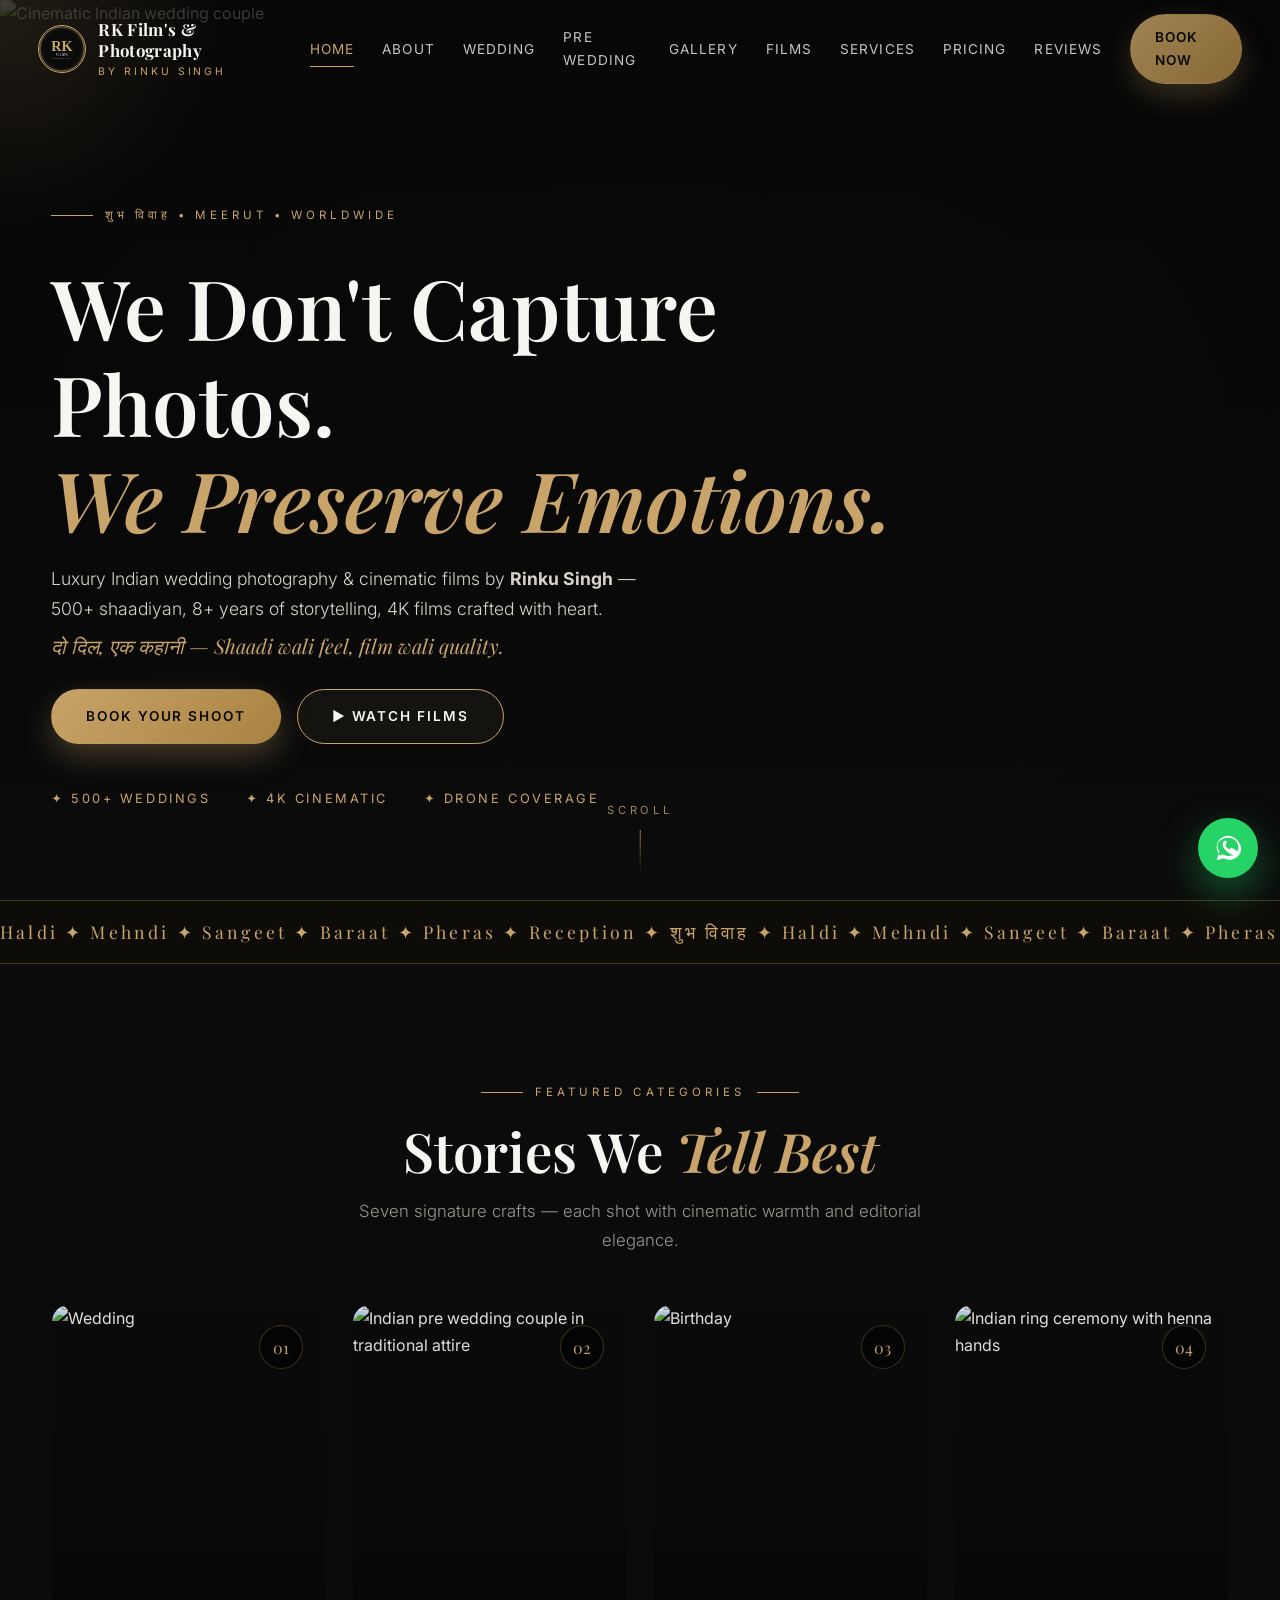
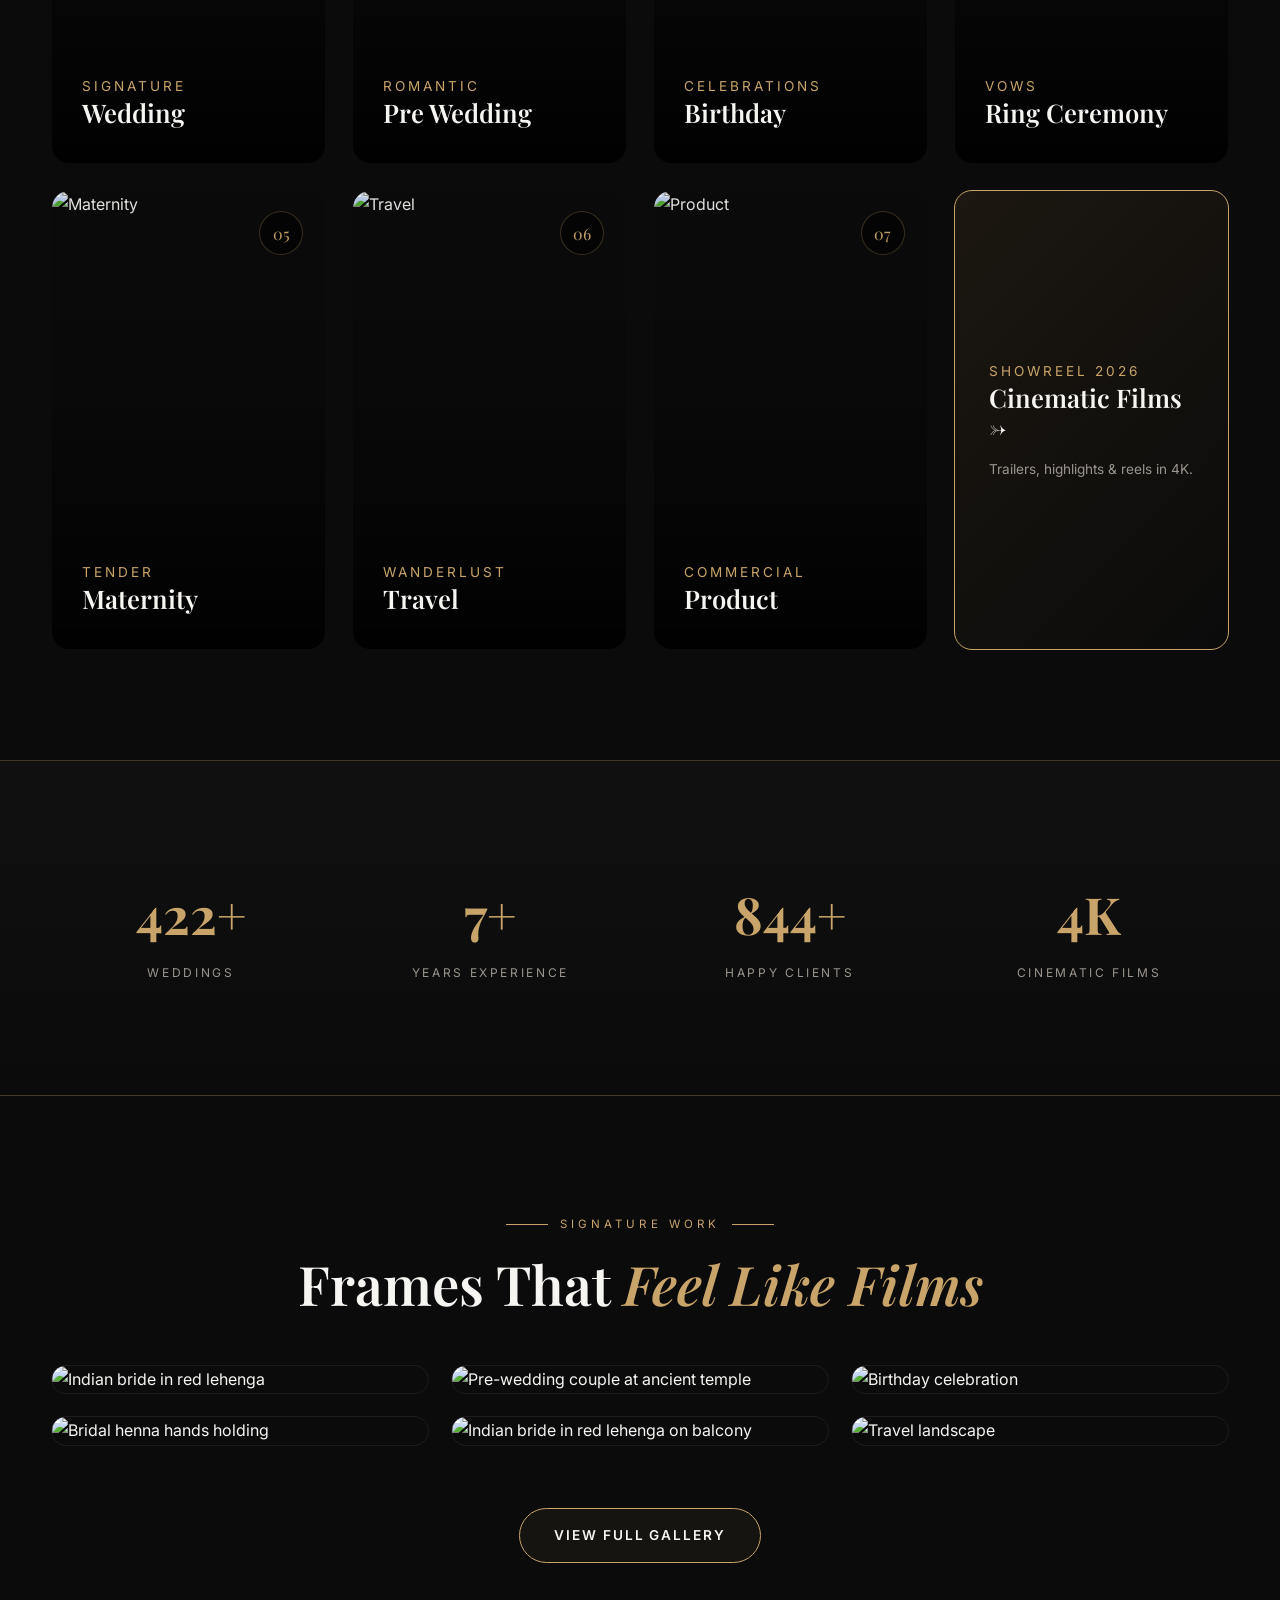
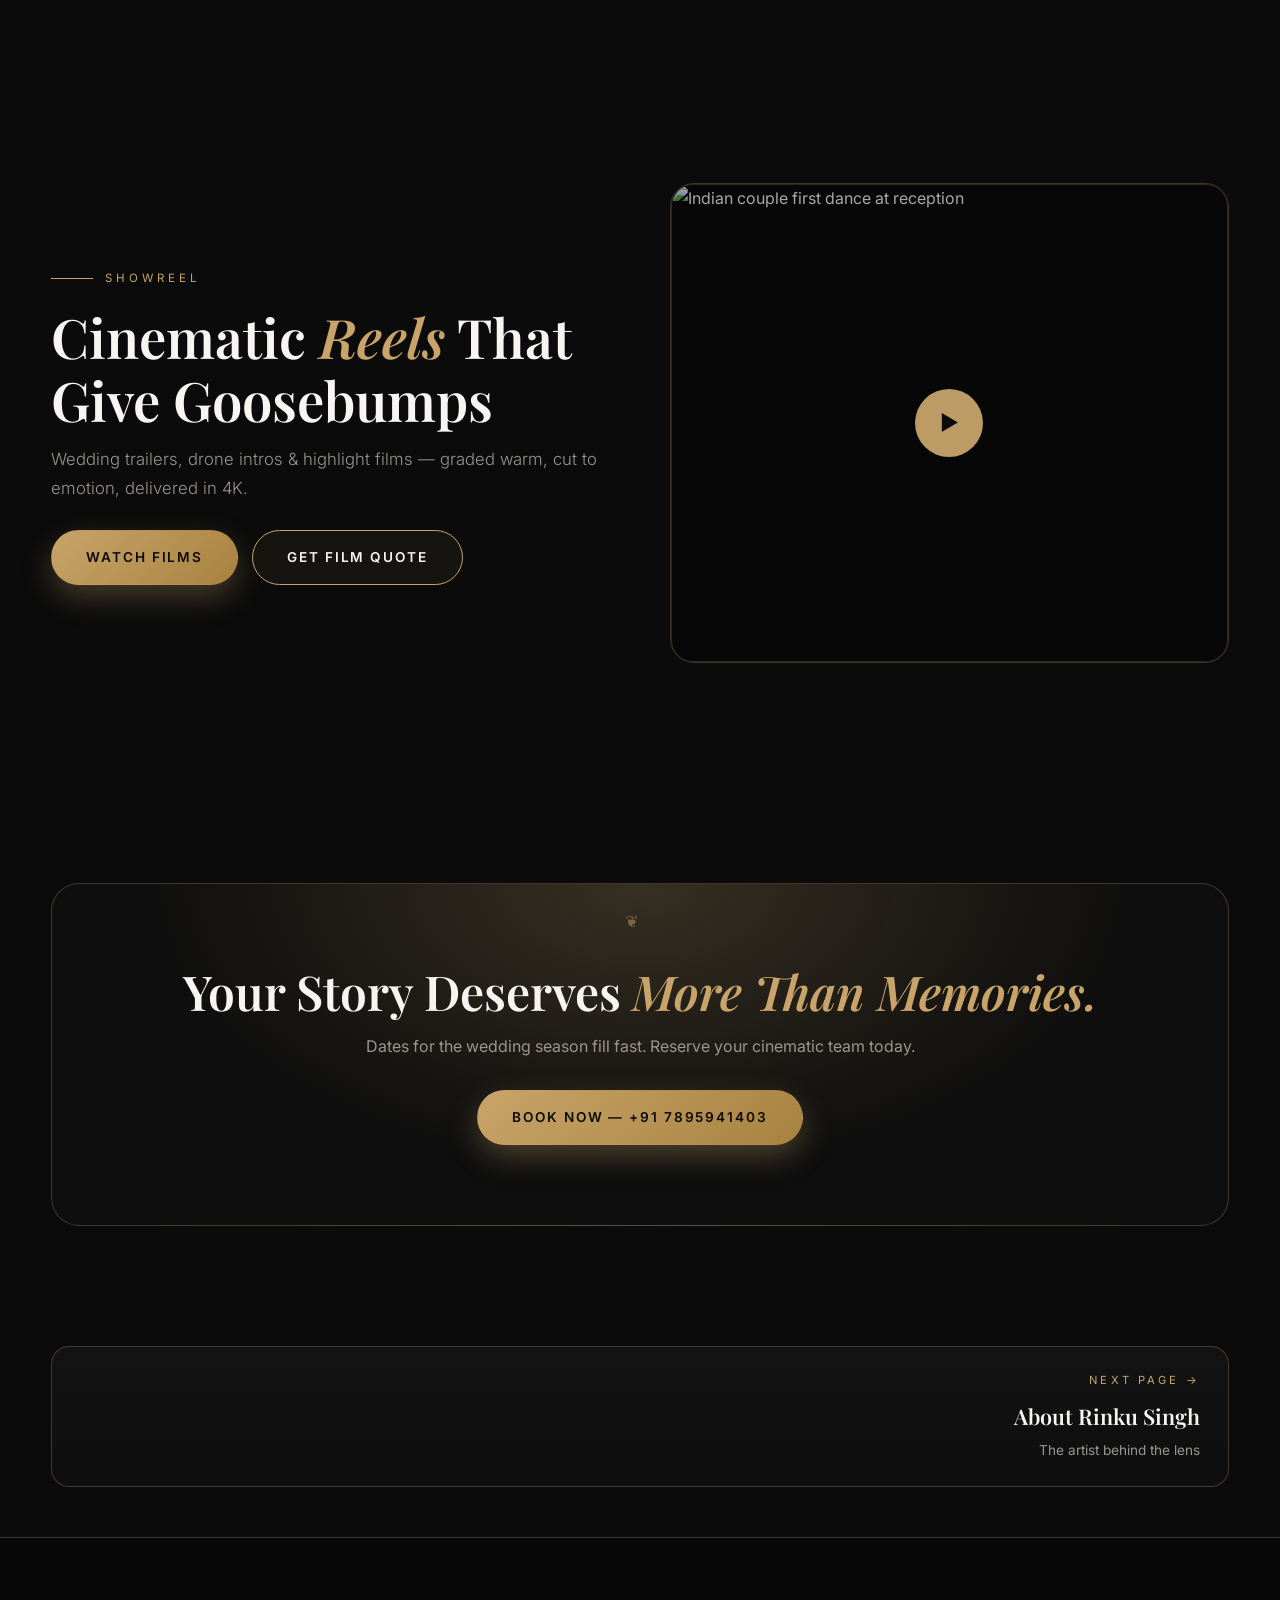
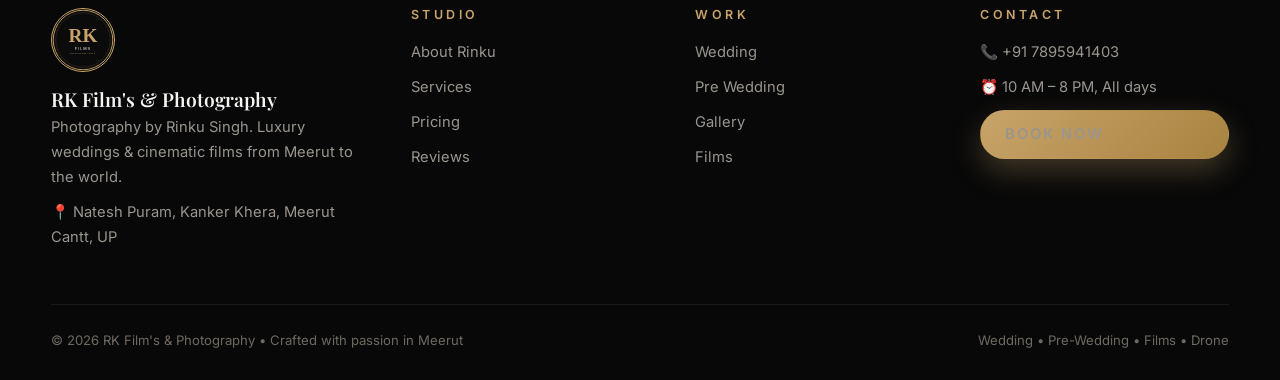
==== commit 55080e3a: "Simplify mobile drawer to flat scroll list with static Next button" ====
--- a/index.html
+++ b/index.html
@@ -16,7 +16,7 @@
 <nav id="navbar"><div class="nav-inner">
 <a class="brand" href="index.html"><img src="assets/logo.svg" alt="RK Film's & Photography logo"><span class="brand-text"><b>RK Film's & Photography</b><small>By Rinku Singh</small></span></a>
 <div class="nav-links" id="navLinks">
-<a href="index.html" class="active">Home</a><a href="about.html">About</a><a href="wedding.html">Wedding</a><a href="prewedding.html">Pre Wedding</a><a href="gallery.html">Gallery</a><a href="films.html">Films</a><a href="services.html">Services</a><a href="pricing.html">Pricing</a><a href="testimonials.html">Reviews</a><a href="contact.html" class="btn btn-gold btn-sm">Book Now</a>
+<a href="index.html" class="active">Home</a><a href="about.html">About</a><a href="wedding.html">Wedding</a><a href="prewedding.html">Pre Wedding</a><a href="gallery.html">Gallery</a><a href="films.html">Films</a><a href="services.html">Services</a><a href="pricing.html">Pricing</a><a href="testimonials.html">Reviews</a><a href="contact.html" class="btn btn-gold btn-sm">Book Now</a><a href="about.html" class="drawer-next">Next → About</a>
 </div>
 <button id="hamburger" aria-label="Menu">☰</button>
 </div></nav>
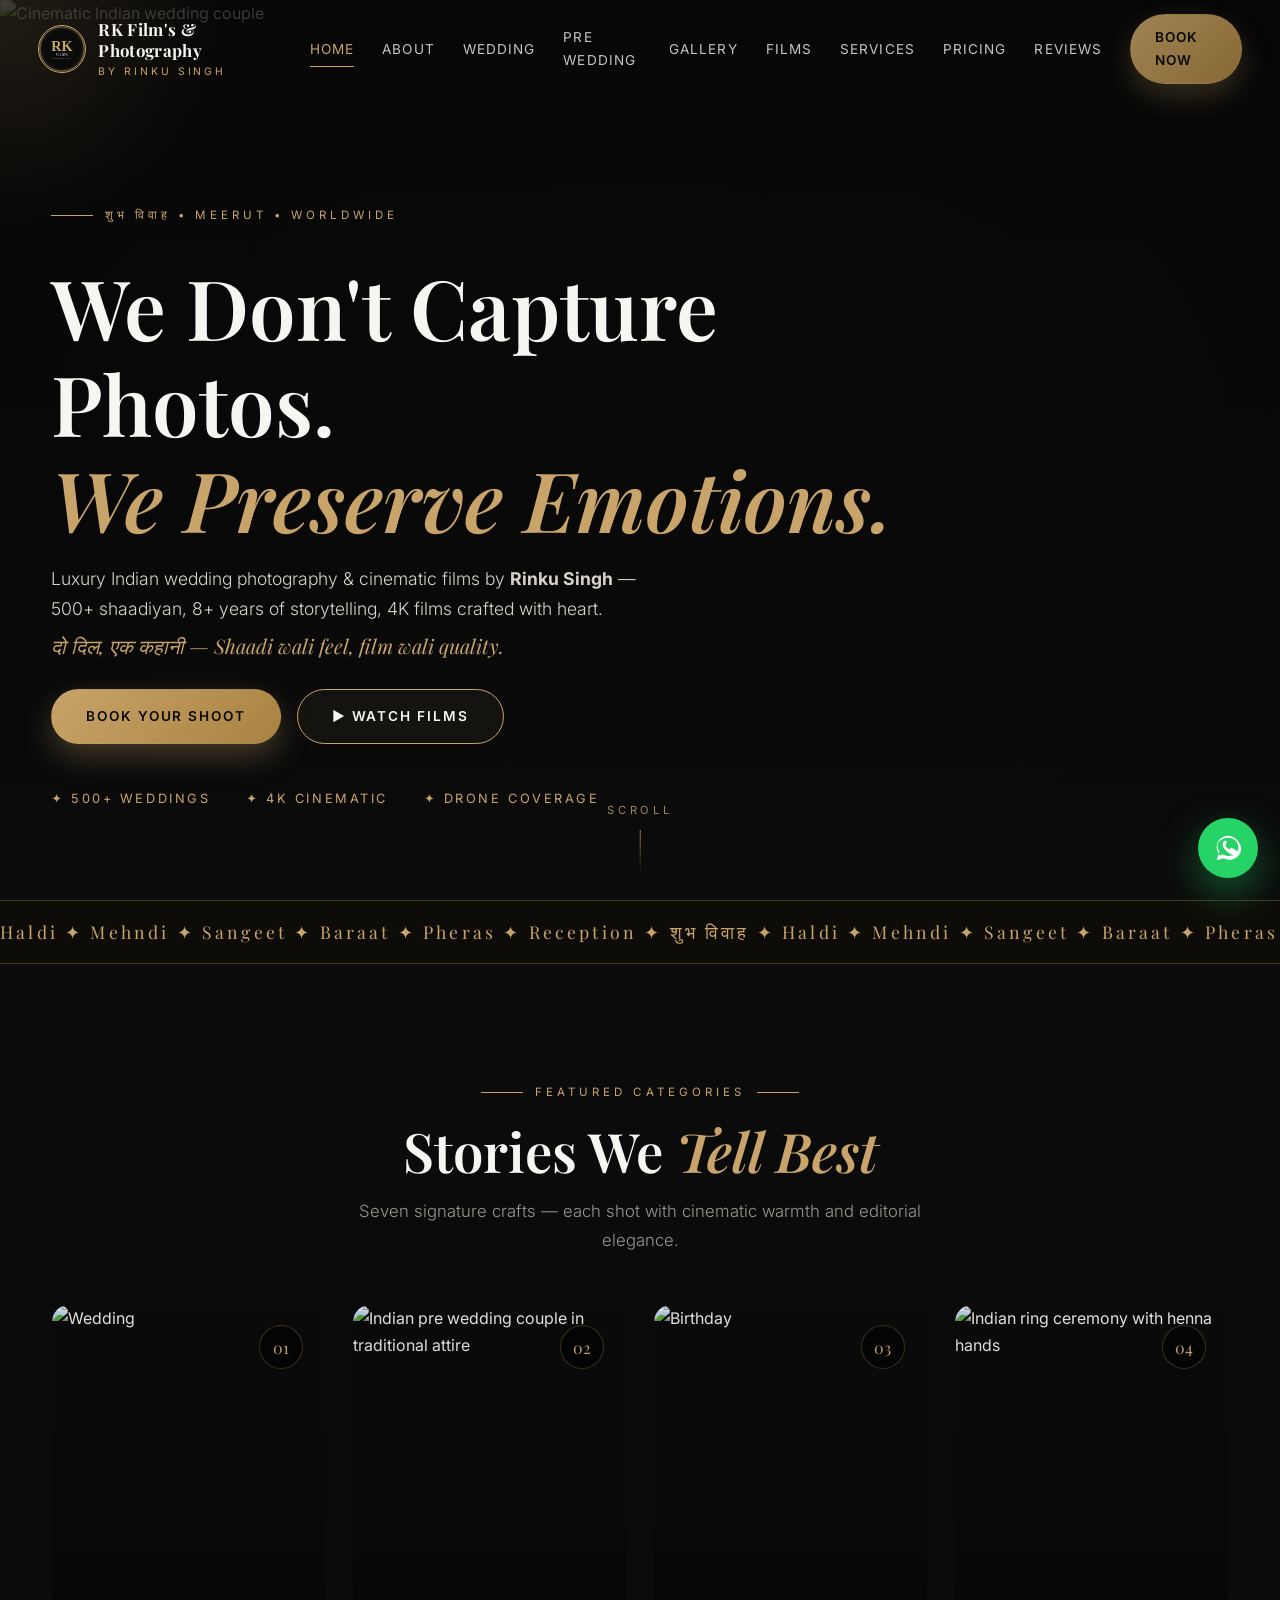
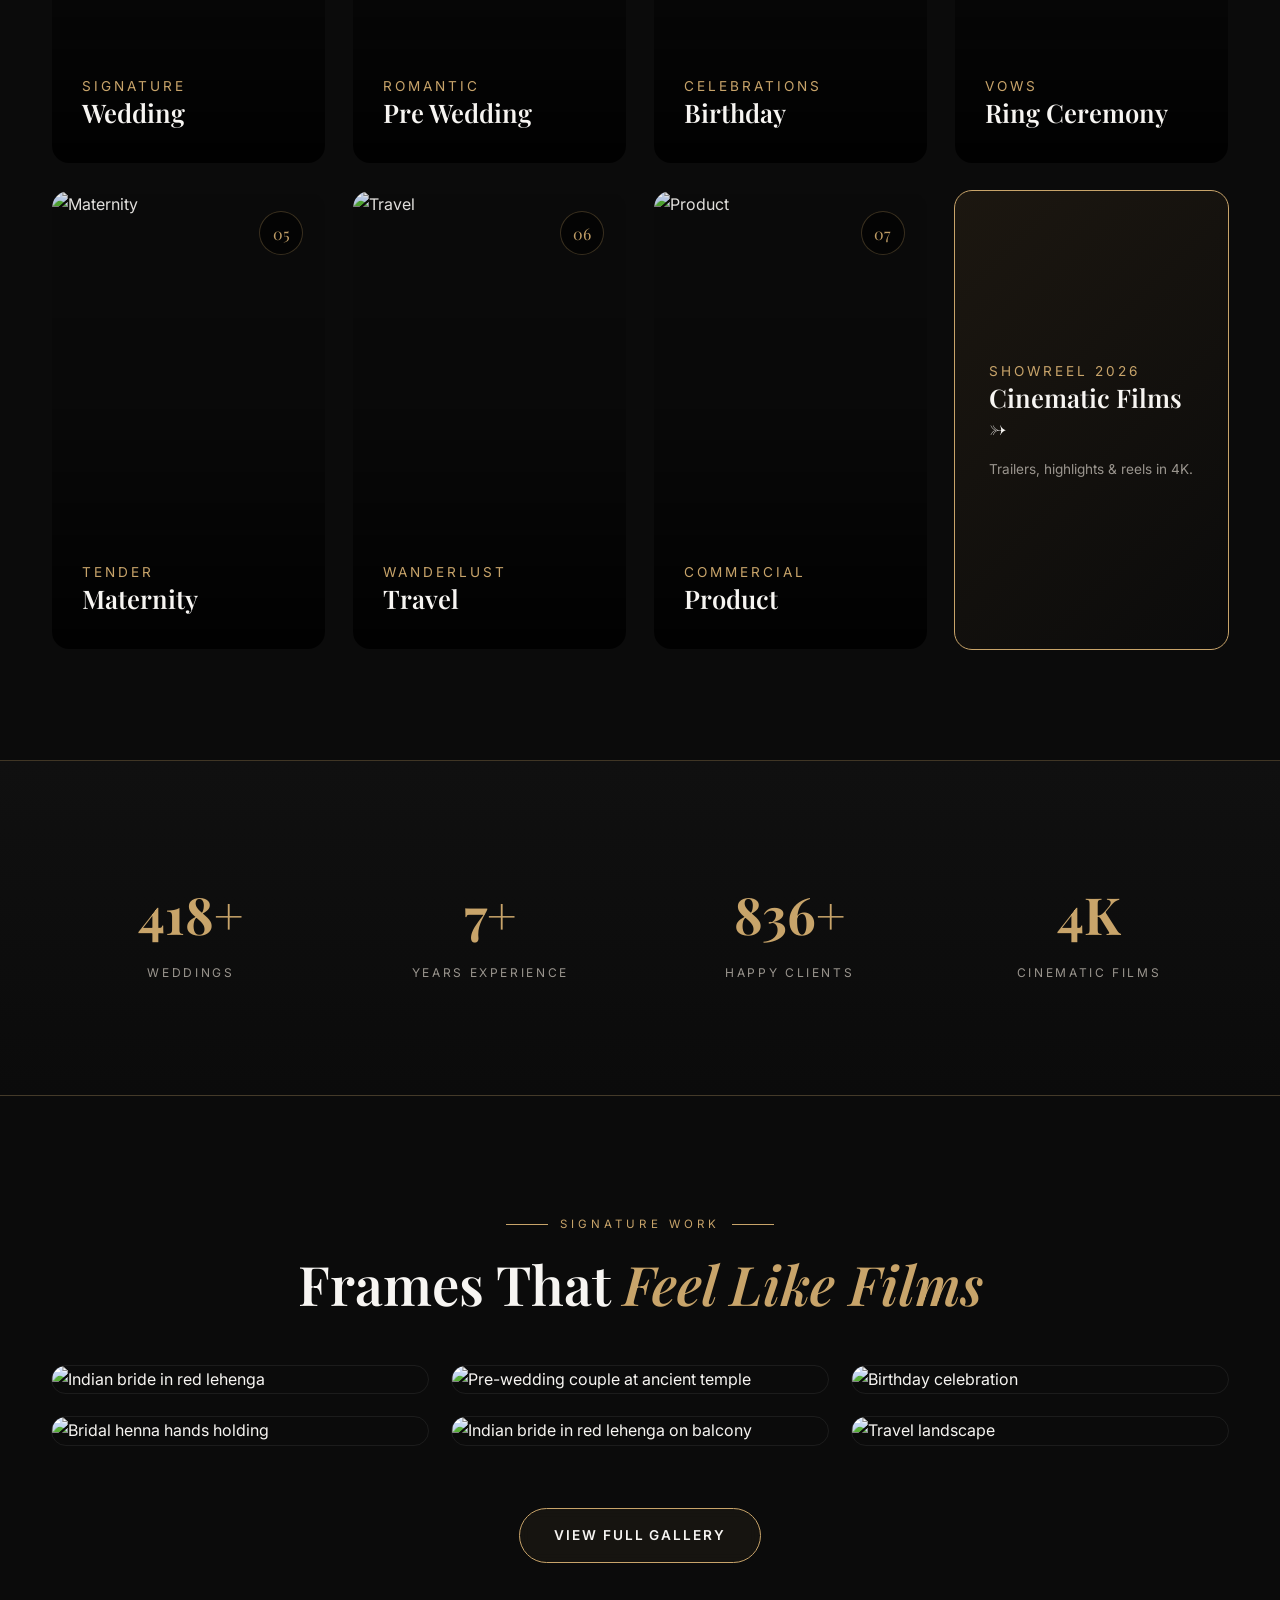
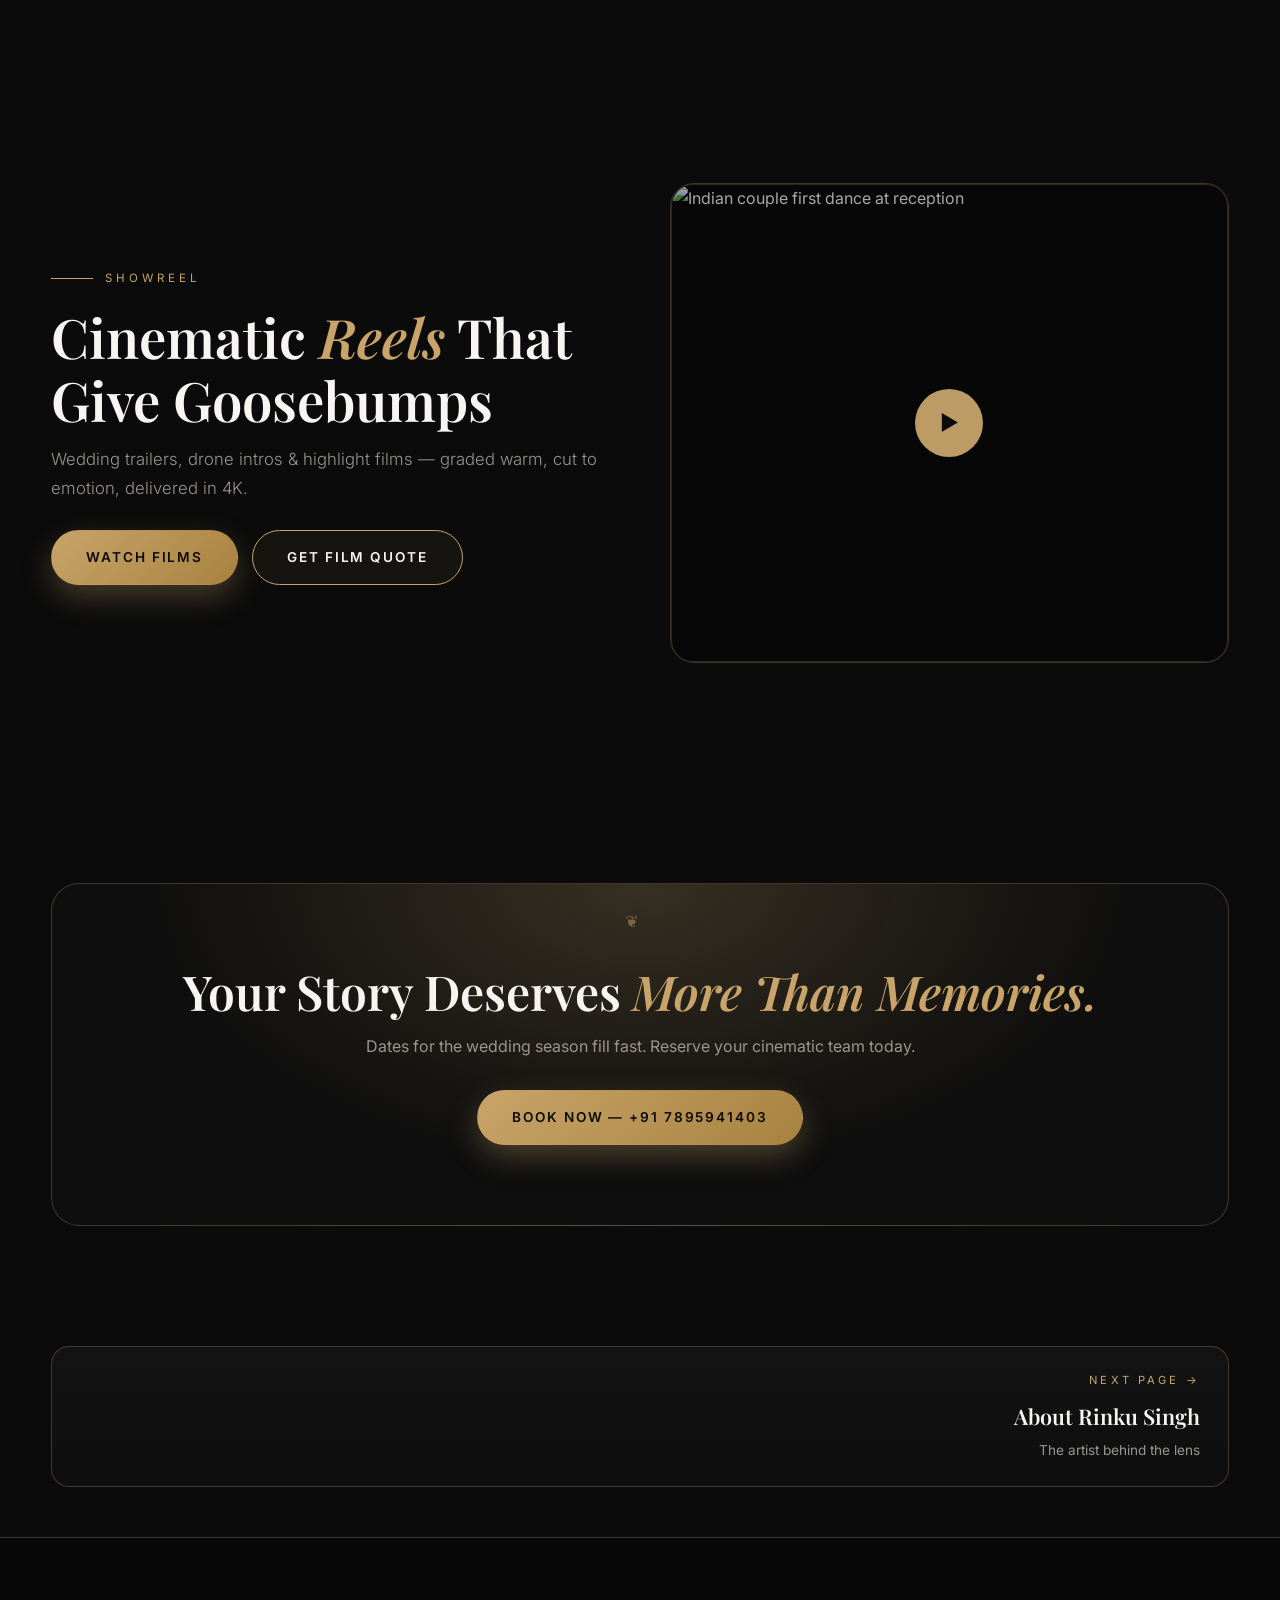
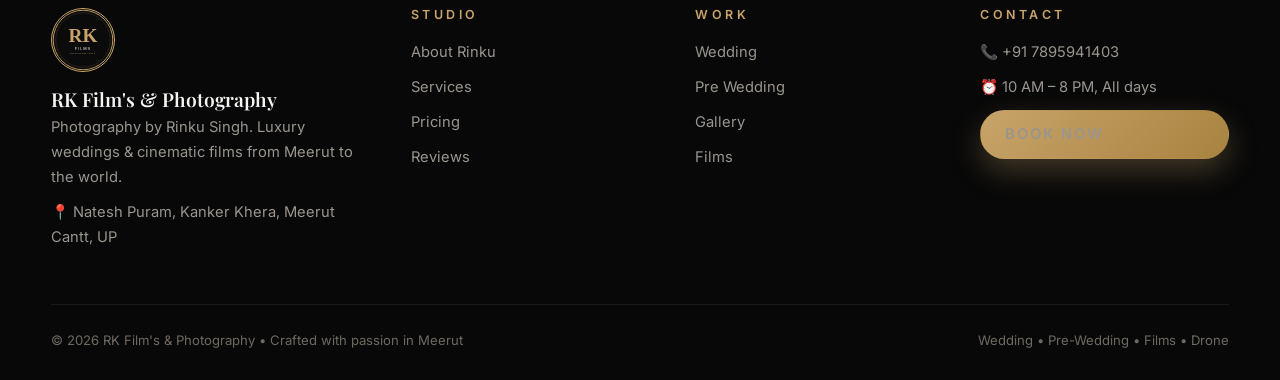
==== commit fcb744ba: "Permanent sidebar fix: remove backdrop-filter trap, static Next button, v13" ====
--- a/index.html
+++ b/index.html
@@ -8,7 +8,7 @@
 <meta property="og:description" content="Luxury wedding & cinematic photography in Meerut by Rinku Singh.">
 <meta property="og:type" content="website">
 <link rel="icon" type="image/svg+xml" href="assets/favicon.svg">
-<link rel="stylesheet" href="css/style.css?v=12">
+<link rel="stylesheet" href="css/style.css?v=13">
 </head>
 <body>
 <div id="loader"><img src="assets/logo.svg" alt="RK Films logo"><div class="bar"><span></span></div><p>RK Films</p></div>
@@ -93,6 +93,6 @@
 </div></footer>
 <a class="wa-float" href="https://wa.me/917895941403?text=Hi%20RK%20Films!%20I%20want%20to%20book%20a%20shoot." aria-label="Chat on WhatsApp"><svg viewBox="0 0 32 32"><path d="M16 3C9.4 3 4 8.4 4 15c0 2.4.7 4.6 2 6.5L4 29l7.7-2c1.8 1 3.9 1.6 6.1 1.6h.2c6.6 0 12-5.4 12-12S22.6 3 16 3zm0 21.5c-1.9 0-3.7-.5-5.3-1.5l-.4-.2-4.6 1.2 1.2-4.4-.3-.4c-1.1-1.7-1.7-3.7-1.7-5.7C4.9 9.4 9.4 5 16 5s11.1 4.5 11.1 10.5S22.6 24.5 16 24.5zm5.8-7.7c-.3-.2-1.9-.9-2.2-1-.3-.1-.5-.2-.7.2-.2.3-.8 1-.9 1.2-.2.2-.3.2-.6.1-.3-.2-1.3-.5-2.5-1.5-.9-.8-1.5-1.9-1.7-2.2-.2-.3 0-.5.1-.6l.5-.6c.2-.2.2-.3.3-.6.1-.2 0-.4 0-.6L14.5 9c-.4-.9-.7-.8-1-.8h-.8c-.3 0-.7.1-1.1.5-.4.4-1.4 1.4-1.4 3.4s1.4 3.9 1.6 4.2c.2.3 2.8 4.3 6.8 6 .9.4 1.7.6 2.2.8.9.3 1.8.3 2.5.2.8-.1 2.4-1 2.7-1.9.3-.9.3-1.7.2-1.9-.1-.1-.3-.2-.6-.3z"/></svg></a>
 <div id="lightbox"><img id="lbImg" src="" alt="Enlarged photo"><div class="lb-bar"><button id="lbPrev" aria-label="Previous">‹</button><span id="lbCap"></span><button id="lbNext" aria-label="Next">›</button><button id="lbClose" aria-label="Close">✕</button></div></div>
-<script src="js/main.js?v=12"></script>
+<script src="js/main.js?v=13"></script>
 </body>
 </html>
--- a/css/style.css
+++ b/css/style.css
@@ -42,7 +42,7 @@
 
 /* Nav */
 #navbar{position:fixed;top:0;left:0;right:0;z-index:1000;transition:background .4s,border-color .4s;padding:14px 0}
-#navbar.scrolled{background:rgba(11,11,11,.82);backdrop-filter:blur(18px);-webkit-backdrop-filter:blur(18px);border-bottom:1px solid var(--line)}
+#navbar.scrolled{background:rgba(11,11,11,.96);border-bottom:1px solid var(--line)}
 .nav-inner{width:min(1280px,94%);margin:0 auto;display:flex;align-items:center;justify-content:space-between;gap:20px;min-height:64px}
 .brand{display:flex;align-items:center;gap:12px}
 .brand img{width:48px;height:48px;border-radius:50%;border:1px solid var(--gold)}
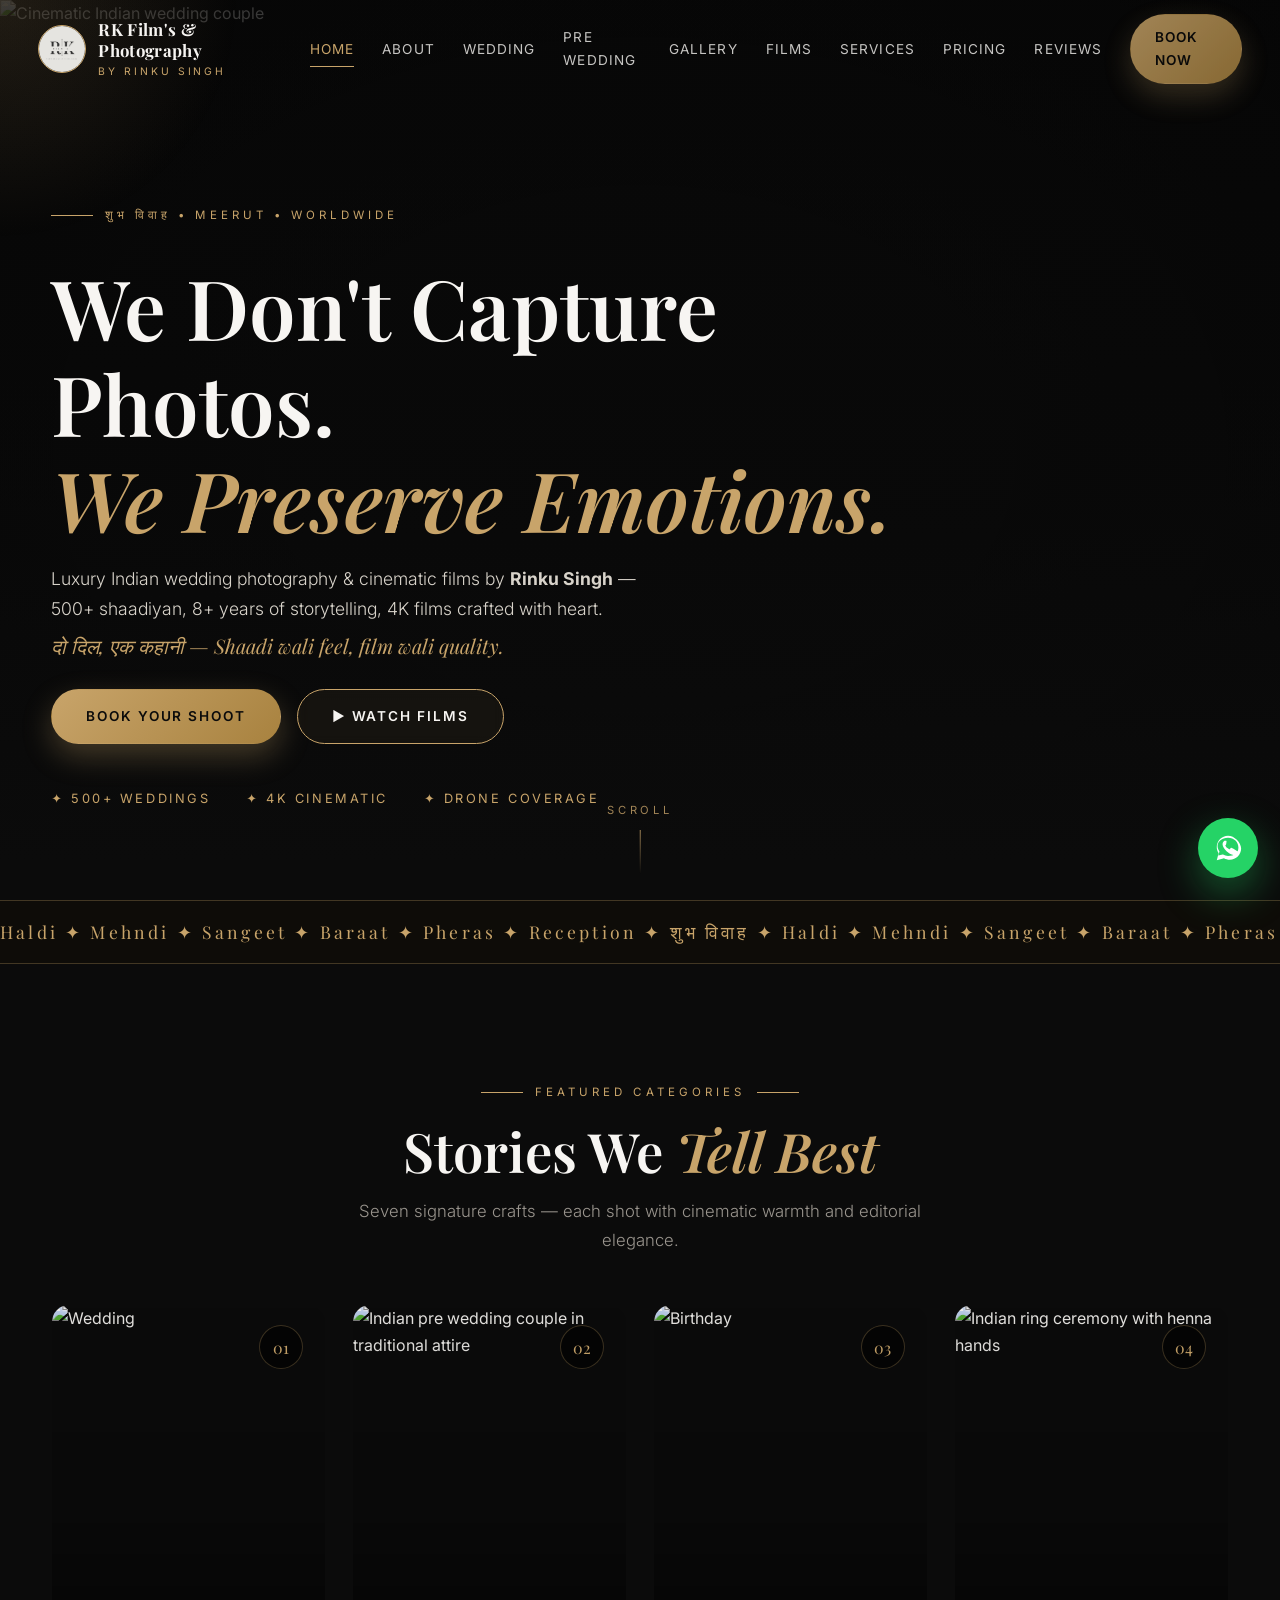
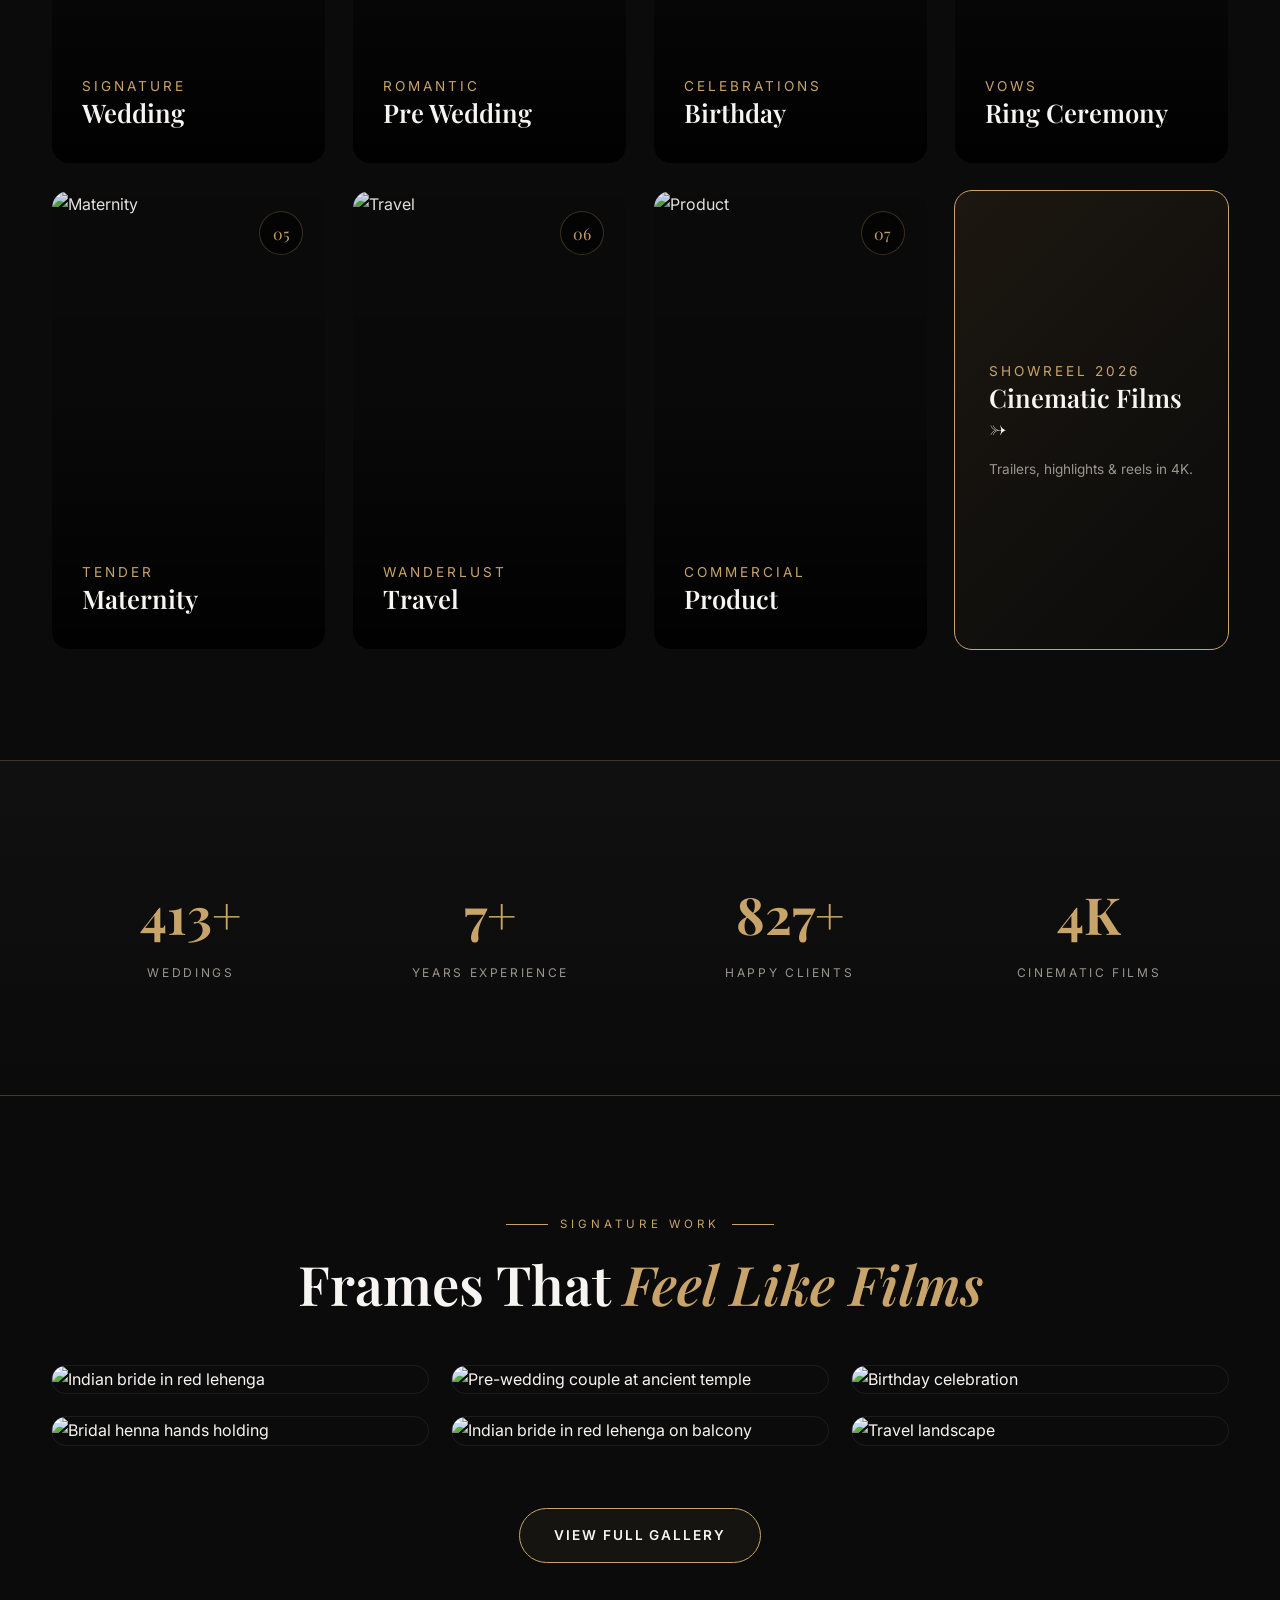
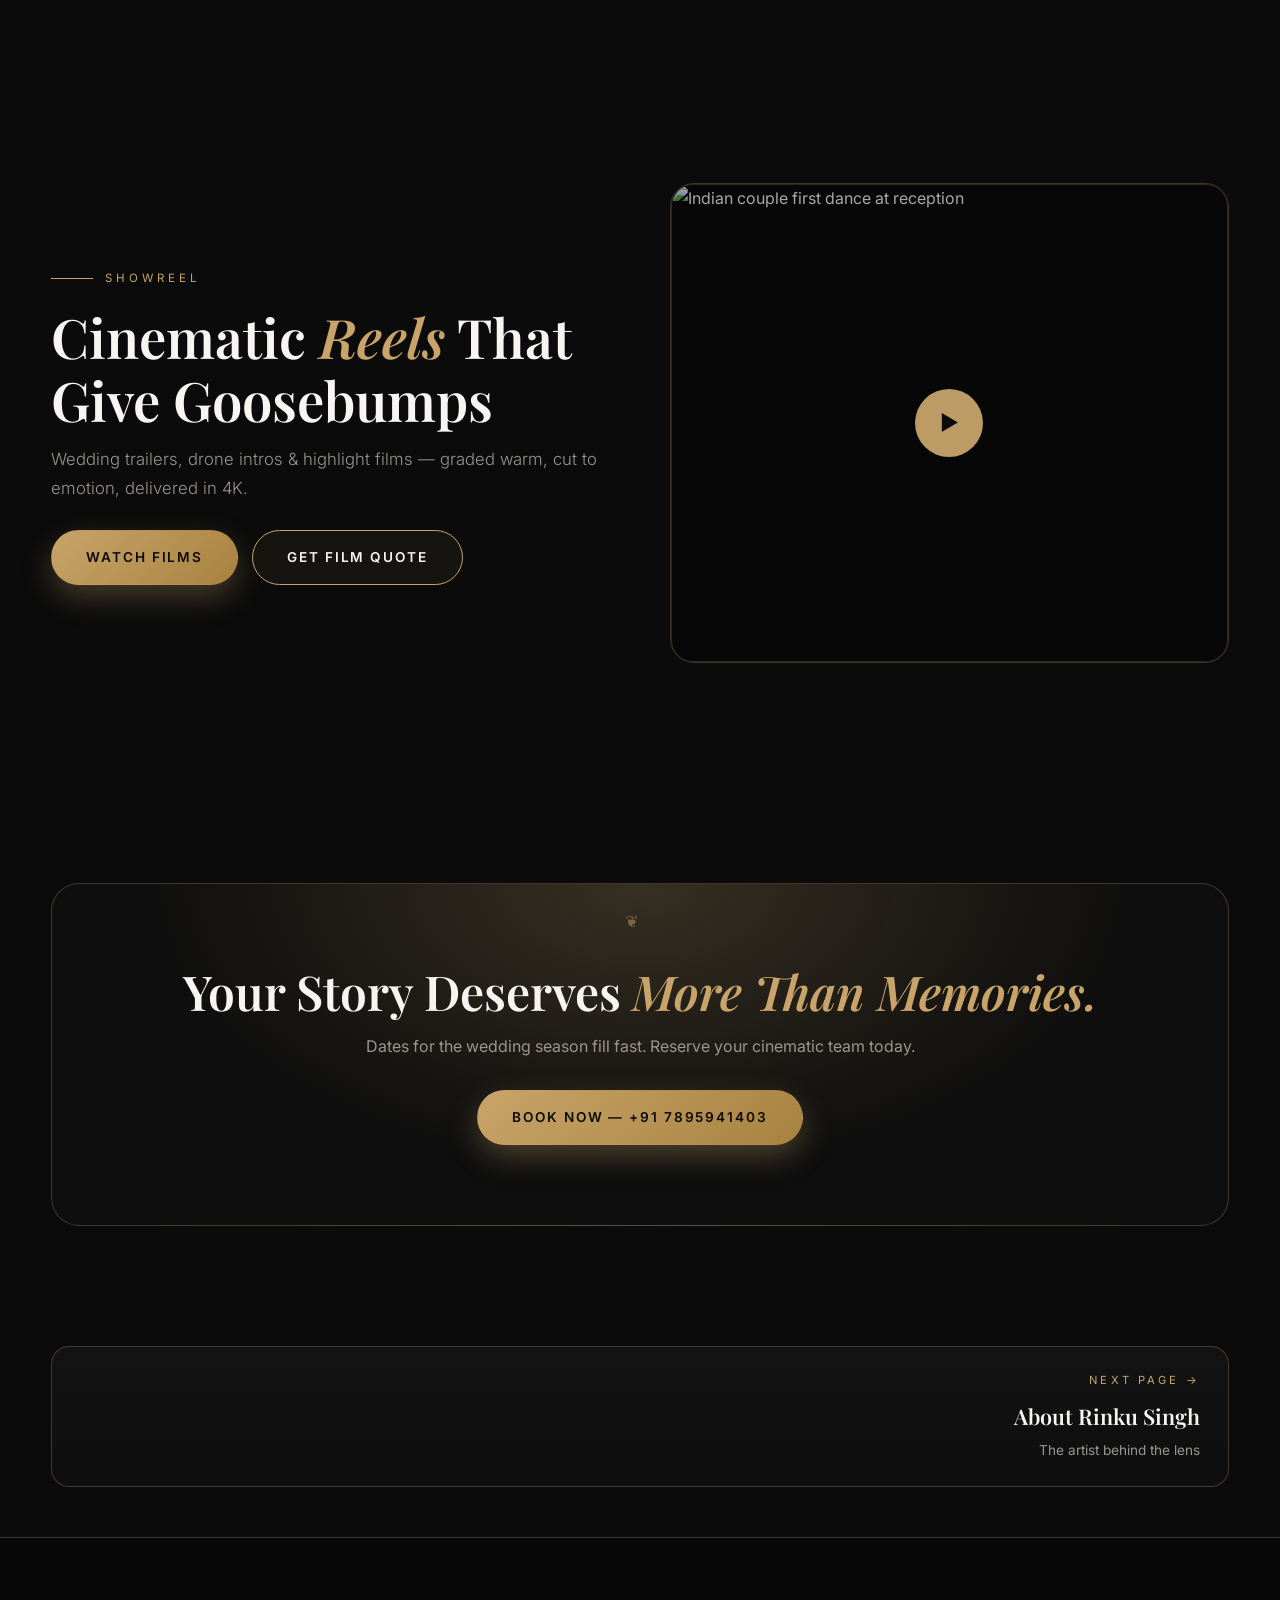
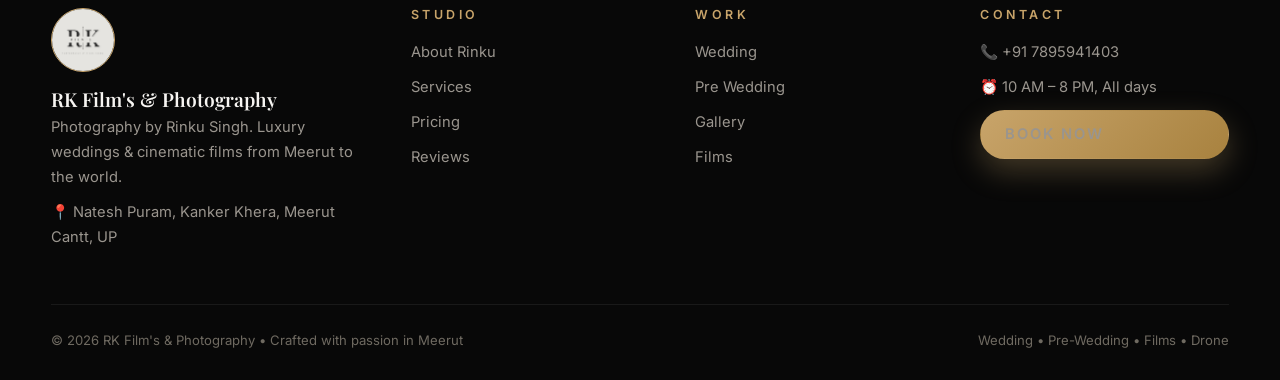
==== commit a50bb5ae: "Add real RK logo everywhere: navbar, footer, loader, favicon, contact" ====
--- a/index.html
+++ b/index.html
@@ -7,14 +7,15 @@
 <meta property="og:title" content="RK Film's & Photography — We Preserve Emotions">
 <meta property="og:description" content="Luxury wedding & cinematic photography in Meerut by Rinku Singh.">
 <meta property="og:type" content="website">
-<link rel="icon" type="image/svg+xml" href="assets/favicon.svg">
+<link rel="icon" type="image/jpeg" href="assets/logo.jpeg">
+<link rel="apple-touch-icon" href="assets/logo.jpeg">
 <link rel="stylesheet" href="css/style.css?v=13">
 </head>
 <body>
-<div id="loader"><img src="assets/logo.svg" alt="RK Films logo"><div class="bar"><span></span></div><p>RK Films</p></div>
+<div id="loader"><img src="assets/logo.jpeg" alt="RK Films logo"><div class="bar"><span></span></div><p>RK Films</p></div>
 <div id="progress"></div><div id="cursorGlow"></div>
 <nav id="navbar"><div class="nav-inner">
-<a class="brand" href="index.html"><img src="assets/logo.svg" alt="RK Film's & Photography logo"><span class="brand-text"><b>RK Film's & Photography</b><small>By Rinku Singh</small></span></a>
+<a class="brand" href="index.html"><img src="assets/logo.jpeg" alt="RK Film's & Photography logo"><span class="brand-text"><b>RK Film's & Photography</b><small>By Rinku Singh</small></span></a>
 <div class="nav-links" id="navLinks">
 <a href="index.html" class="active">Home</a><a href="about.html">About</a><a href="wedding.html">Wedding</a><a href="prewedding.html">Pre Wedding</a><a href="gallery.html">Gallery</a><a href="films.html">Films</a><a href="services.html">Services</a><a href="pricing.html">Pricing</a><a href="testimonials.html">Reviews</a><a href="contact.html" class="btn btn-gold btn-sm">Book Now</a><a href="about.html" class="drawer-next">Next → About</a>
 </div>
@@ -84,7 +85,7 @@
 <div class="container"><nav class="pager reveal" aria-label="Page navigation"><a class="next" href="about.html"><small>Next Page →</small><b>About Rinku Singh</b><span>The artist behind the lens</span></a></nav></div>
 <footer><div class="container">
 <div class="foot-grid">
-<div class="foot-brand"><img src="assets/logo.svg" alt="RK logo"><b class="serif" style="font-size:1.2rem">RK Film's & Photography</b><p>Photography by Rinku Singh. Luxury weddings & cinematic films from Meerut to the world.</p><p>📍 Natesh Puram, Kanker Khera, Meerut Cantt, UP</p></div>
+<div class="foot-brand"><img src="assets/logo.jpeg" alt="RK logo"><b class="serif" style="font-size:1.2rem">RK Film's & Photography</b><p>Photography by Rinku Singh. Luxury weddings & cinematic films from Meerut to the world.</p><p>📍 Natesh Puram, Kanker Khera, Meerut Cantt, UP</p></div>
 <div><h4>Studio</h4><a href="about.html">About Rinku</a><a href="services.html">Services</a><a href="pricing.html">Pricing</a><a href="testimonials.html">Reviews</a></div>
 <div><h4>Work</h4><a href="wedding.html">Wedding</a><a href="prewedding.html">Pre Wedding</a><a href="gallery.html">Gallery</a><a href="films.html">Films</a></div>
 <div><h4>Contact</h4><a href="tel:+917895941403">📞 +91 7895941403</a><p>⏰ 10 AM – 8 PM, All days</p><a href="contact.html" class="btn btn-gold btn-sm" style="margin-top:10px">Book Now</a></div>
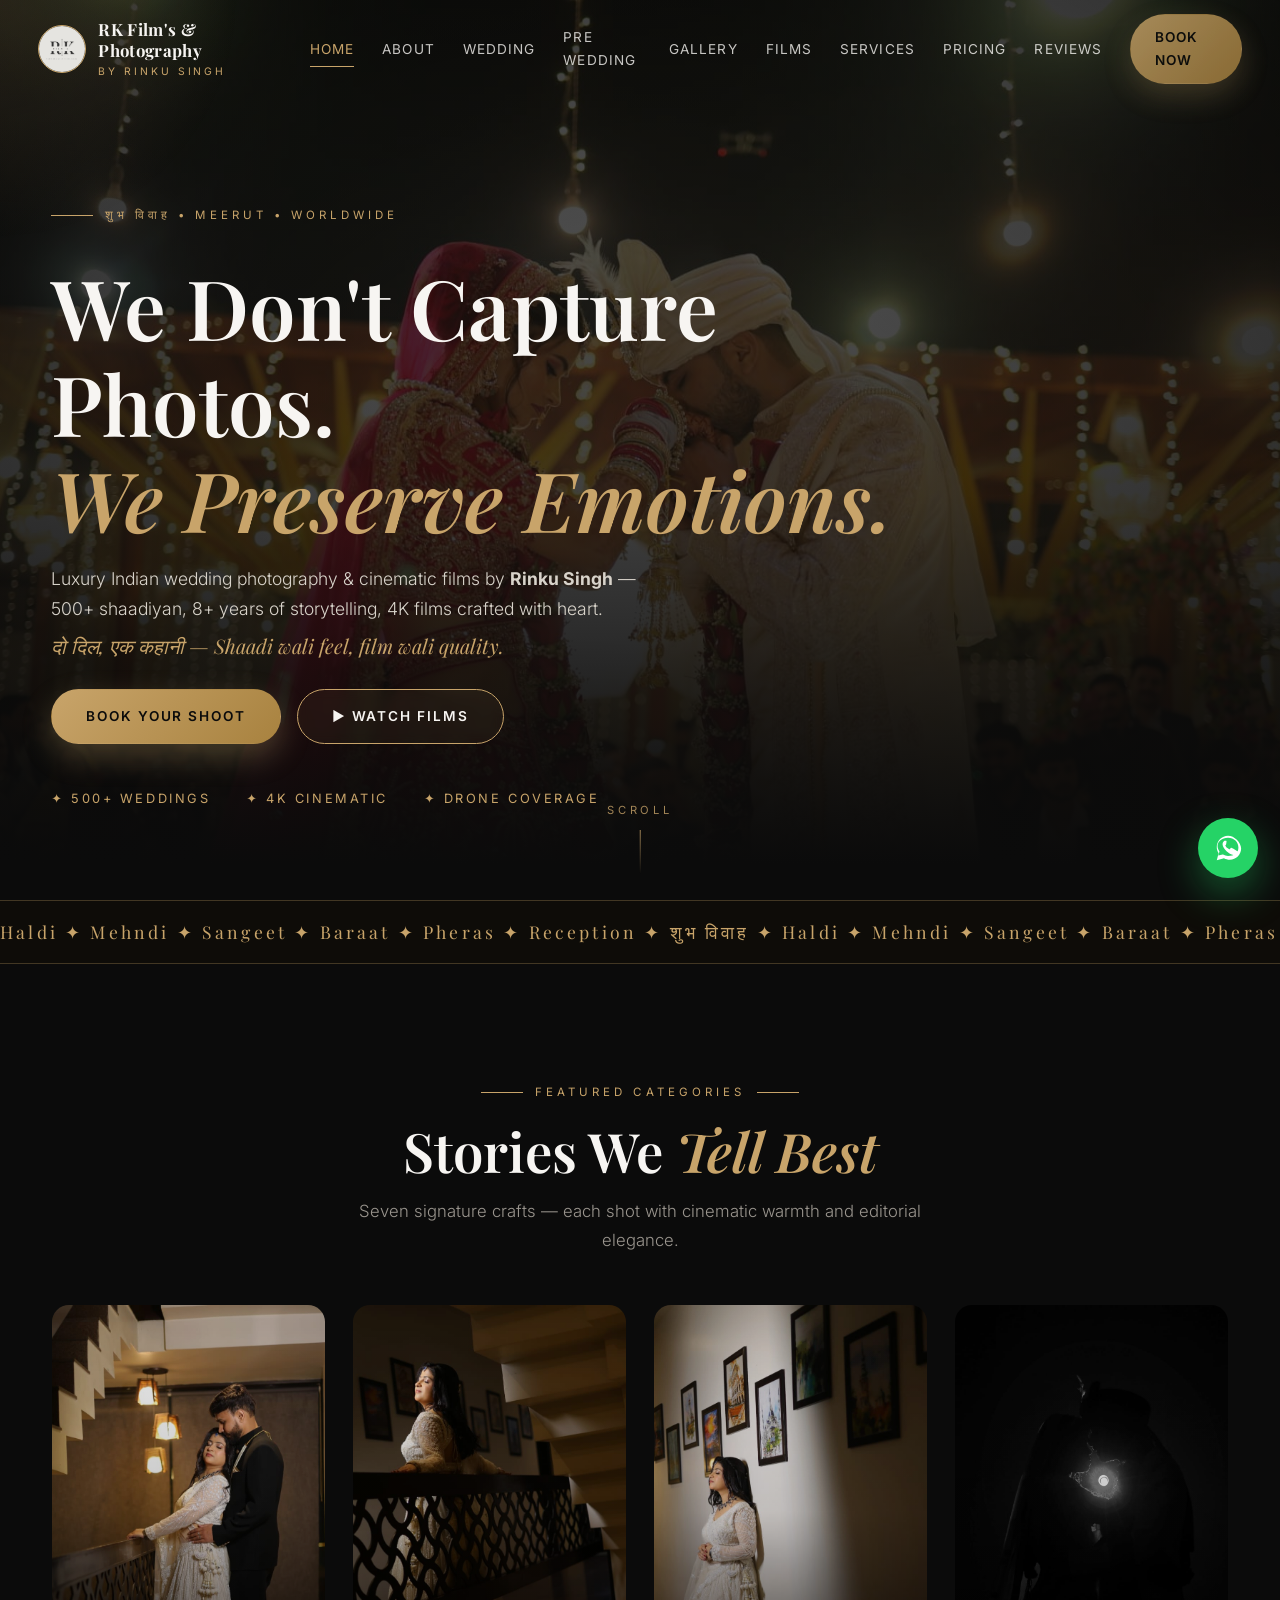
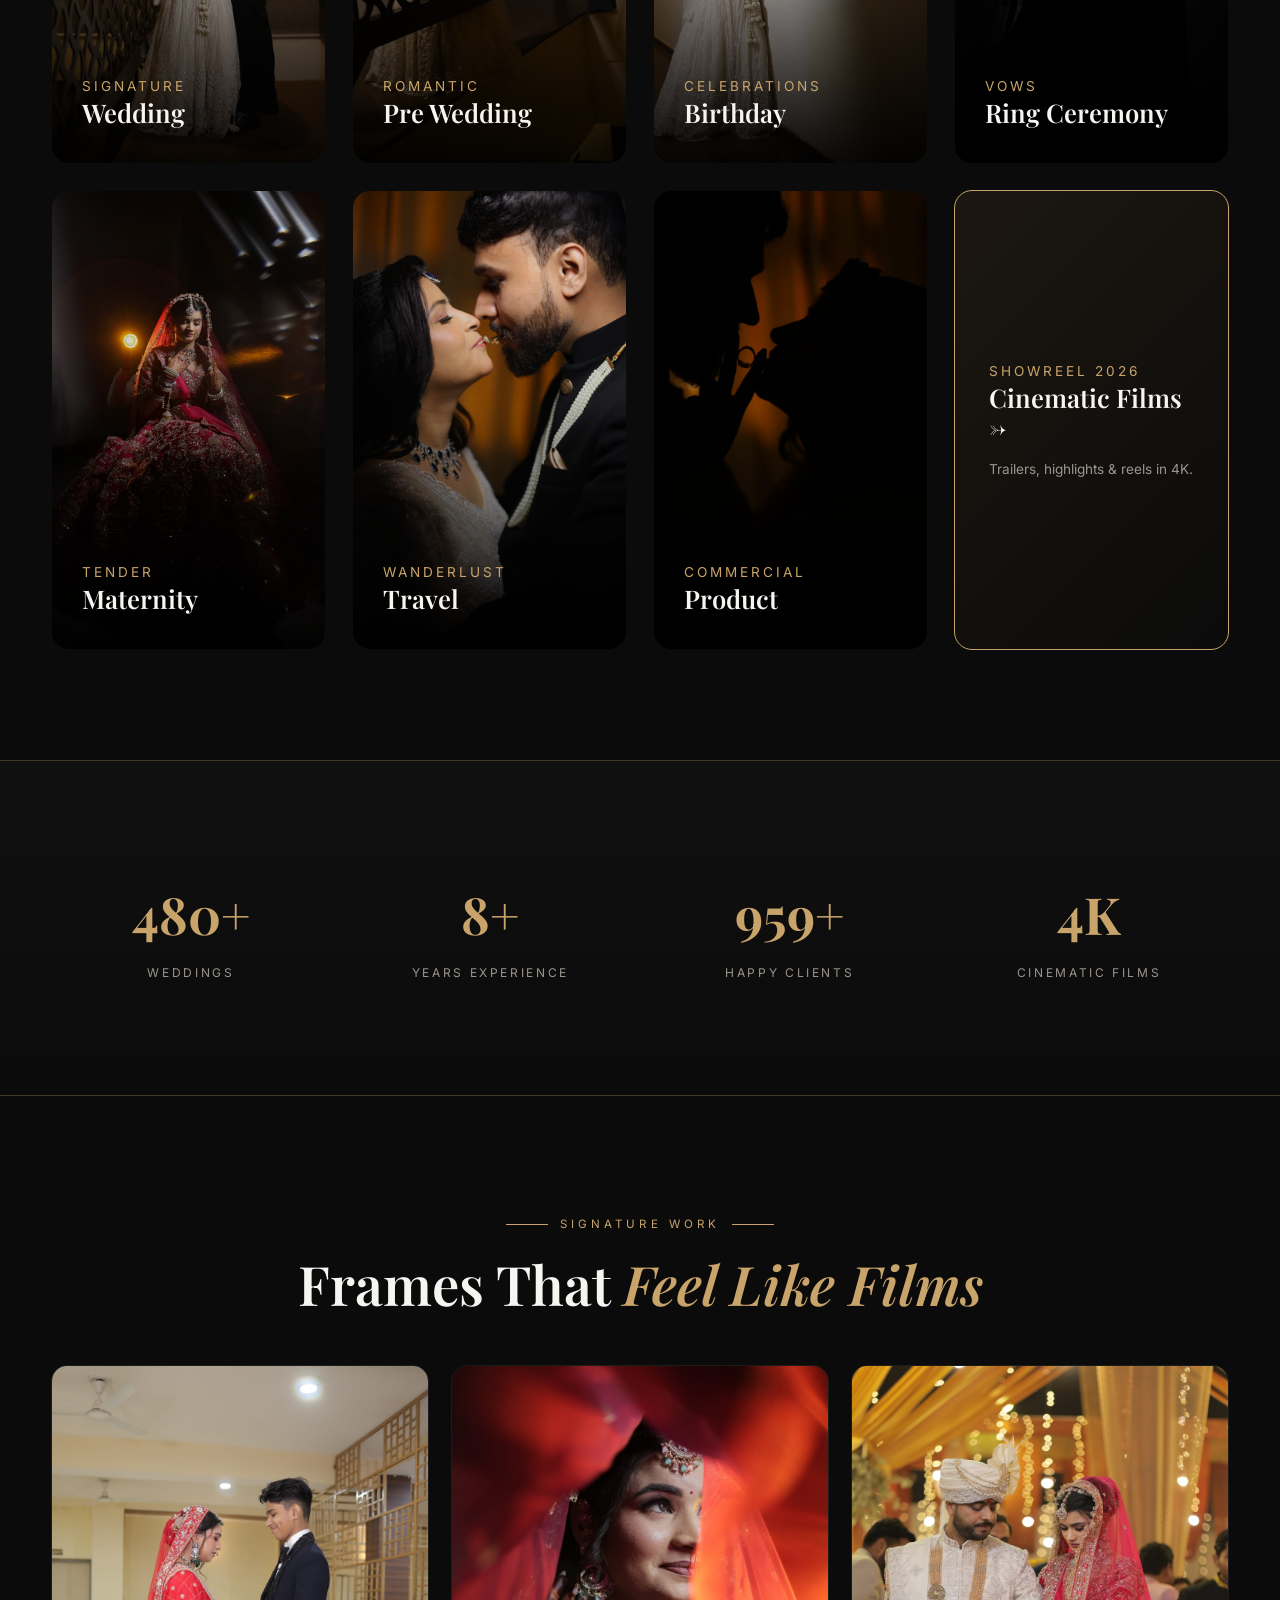
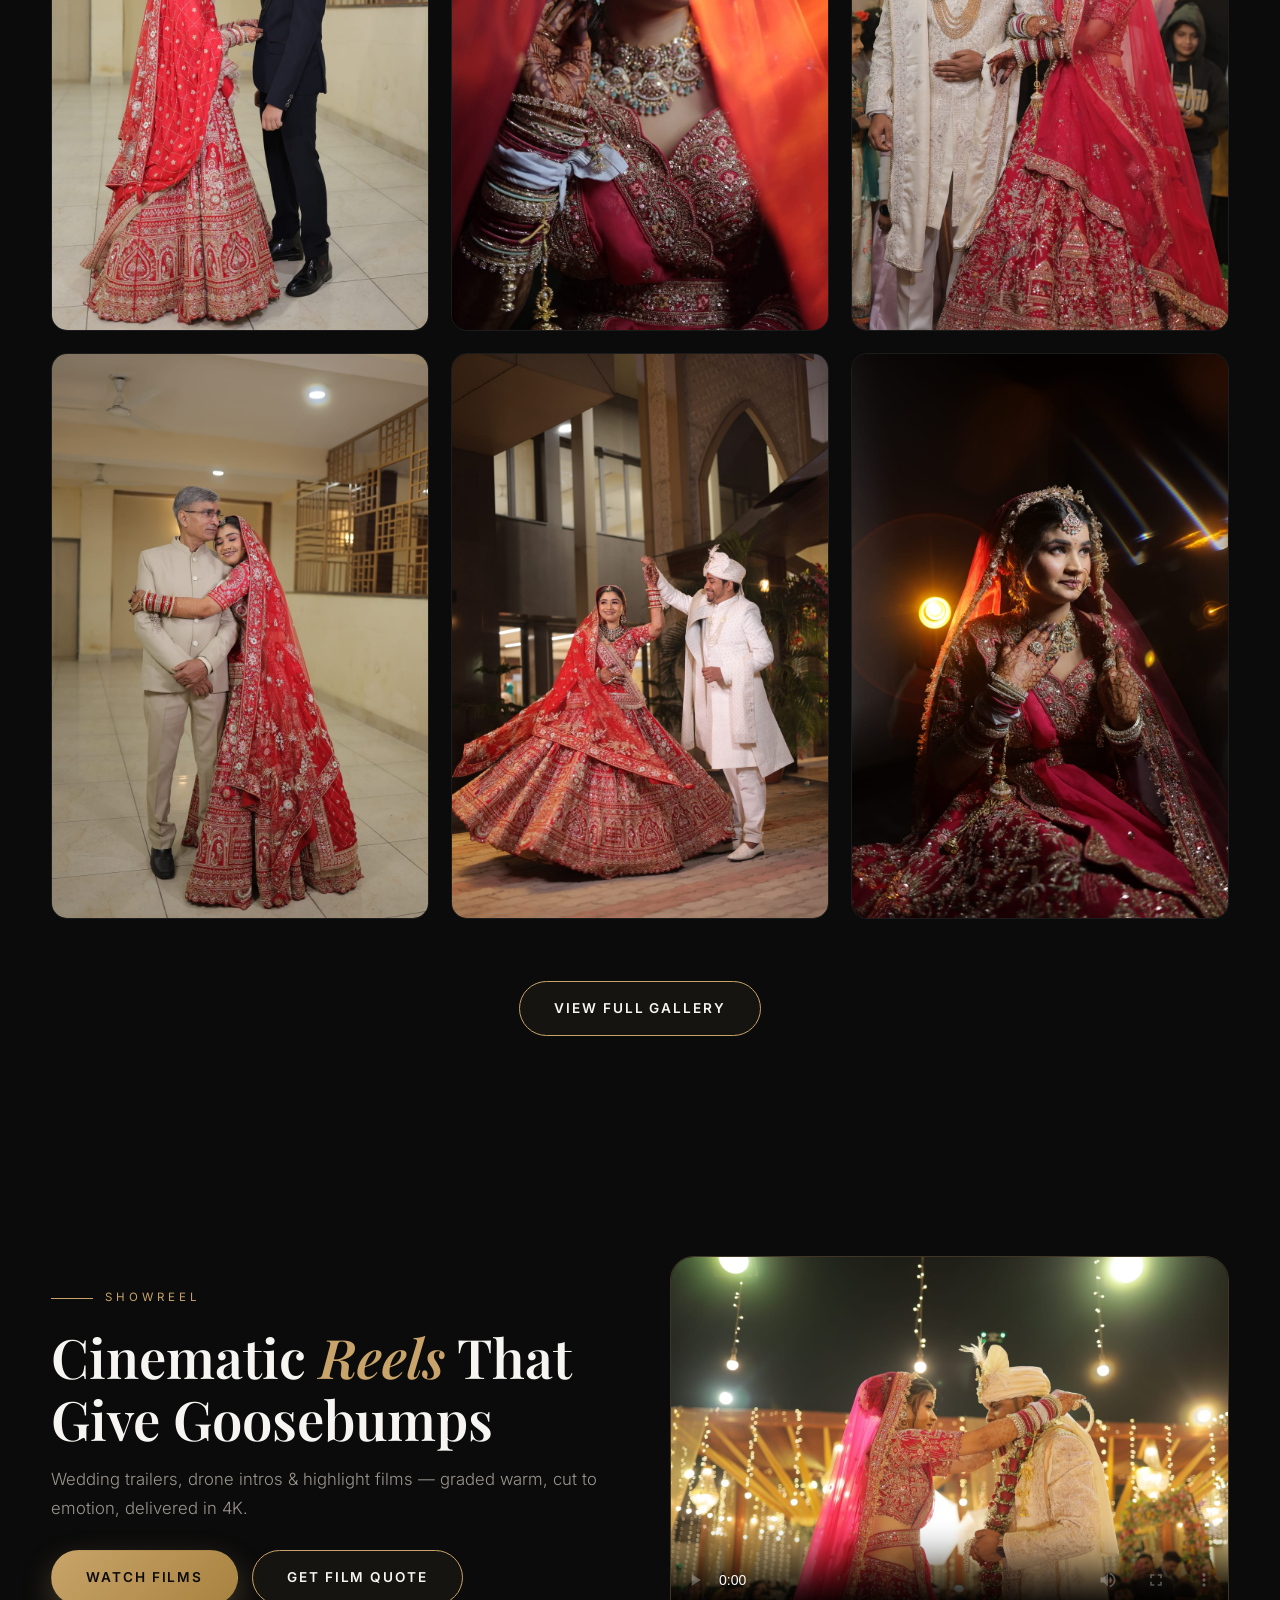
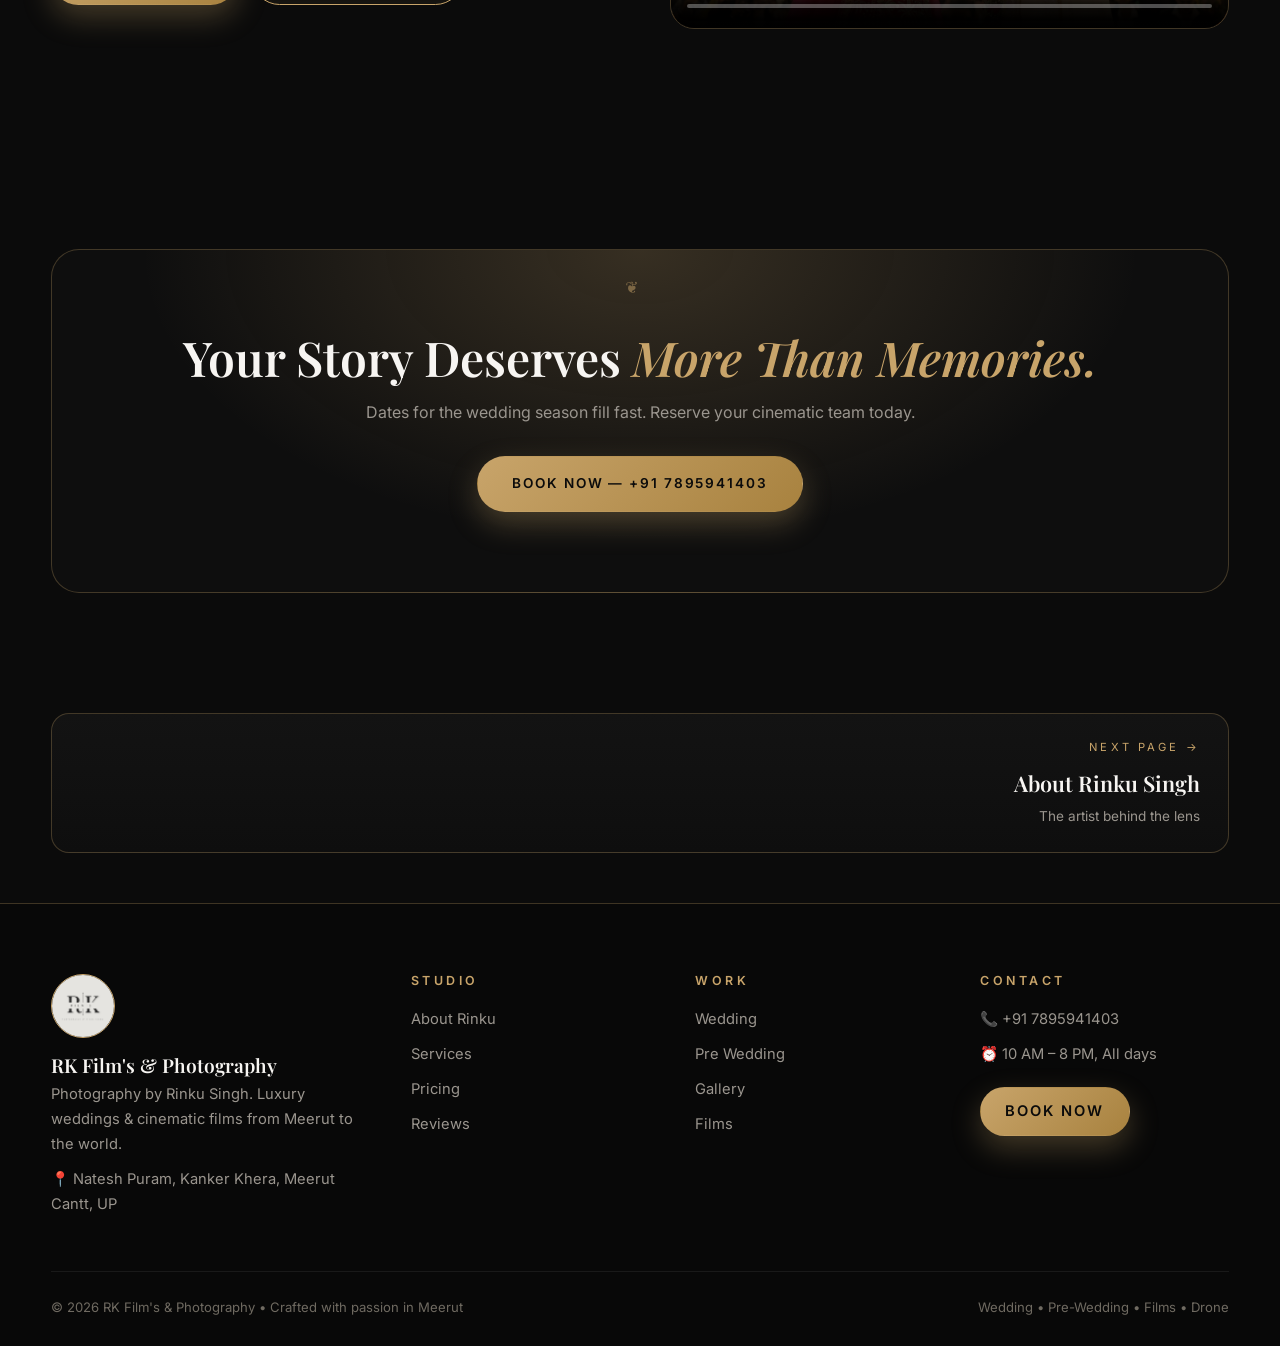
==== commit 72e15022: "Real shoot photos everywhere, real wedding films, head-safe image fitting, footer button fix" ====
--- a/index.html
+++ b/index.html
@@ -9,7 +9,7 @@
 <meta property="og:type" content="website">
 <link rel="icon" type="image/jpeg" href="assets/logo.jpeg">
 <link rel="apple-touch-icon" href="assets/logo.jpeg">
-<link rel="stylesheet" href="css/style.css?v=13">
+<link rel="stylesheet" href="css/style.css?v=16">
 </head>
 <body>
 <div id="loader"><img src="assets/logo.jpeg" alt="RK Films logo"><div class="bar"><span></span></div><p>RK Films</p></div>
@@ -23,7 +23,7 @@
 </div></nav>
 
 <header class="hero">
-<div class="hero-bg"><img src="https://images.pexels.com/photos/28981440/pexels-photo-28981440.jpeg?auto=compress&cs=tinysrgb&w=1920&h=1280&fit=crop" alt="Cinematic Indian wedding couple" fetchpriority="high"><video autoplay muted loop playsinline poster="https://images.pexels.com/photos/28981440/pexels-photo-28981440.jpeg?auto=compress&cs=tinysrgb&w=1920&h=1280&fit=crop" style="position:absolute;inset:0;display:none"><source src="https://assets.mixkit.co/videos/preview/mixkit-wedding-couple-holding-hands-in-a-garden-4640-large.mp4" type="video/mp4"></video></div>
+<div class="hero-bg"><img src="assets/shoots/shoot-04.jpeg" alt="Cinematic Indian wedding couple" fetchpriority="high"></div>
 <div class="hero-content">
 <span class="eyebrow reveal">शुभ विवाह • Meerut • Worldwide</span>
 <h1 class="reveal">We Don't Capture Photos.<br><em>We Preserve Emotions.</em></h1>
@@ -40,13 +40,13 @@
 <section><div class="container">
 <div class="center reveal"><span class="eyebrow">Featured Categories</span><h2 class="sec-title">Stories We <em>Tell Best</em></h2><p class="sec-sub">Seven signature crafts — each shot with cinematic warmth and editorial elegance.</p></div>
 <div class="grid cat-grid" style="margin-top:50px" id="catGrid">
-<a class="cat-card reveal" href="wedding.html"><span class="num">01</span><img loading="lazy" src="https://images.unsplash.com/photo-1583939003579-730e3918a45a?q=80&w=900&auto=format&fit=crop" alt="Wedding"><div class="overlay"><p>Signature</p><h3>Wedding</h3></div></a>
-<a class="cat-card reveal reveal-d1" href="prewedding.html"><span class="num">02</span><img loading="lazy" src="https://images.pexels.com/photos/32878576/pexels-photo-32878576.jpeg?auto=compress&cs=tinysrgb&w=900" alt="Indian pre wedding couple in traditional attire"><div class="overlay"><p>Romantic</p><h3>Pre Wedding</h3></div></a>
-<a class="cat-card reveal reveal-d2" href="gallery.html"><span class="num">03</span><img loading="lazy" src="https://images.unsplash.com/photo-1530103862676-de8c9debad1d?q=80&w=900&auto=format&fit=crop" alt="Birthday"><div class="overlay"><p>Celebrations</p><h3>Birthday</h3></div></a>
-<a class="cat-card reveal reveal-d3" href="gallery.html"><span class="num">04</span><img loading="lazy" src="https://images.pexels.com/photos/29494642/pexels-photo-29494642.jpeg?auto=compress&cs=tinysrgb&w=900" alt="Indian ring ceremony with henna hands"><div class="overlay"><p>Vows</p><h3>Ring Ceremony</h3></div></a>
-<a class="cat-card reveal" href="gallery.html"><span class="num">05</span><img loading="lazy" src="https://images.unsplash.com/photo-1555252333-9f8e92e65df9?q=80&w=900&auto=format&fit=crop" alt="Maternity"><div class="overlay"><p>Tender</p><h3>Maternity</h3></div></a>
-<a class="cat-card reveal reveal-d1" href="gallery.html"><span class="num">06</span><img loading="lazy" src="https://images.unsplash.com/photo-1506905925346-21bda4d32df4?q=80&w=900&auto=format&fit=crop" alt="Travel"><div class="overlay"><p>Wanderlust</p><h3>Travel</h3></div></a>
-<a class="cat-card reveal reveal-d2" href="gallery.html"><span class="num">07</span><img loading="lazy" src="https://images.unsplash.com/photo-1523275335684-37898b6baf30?q=80&w=900&auto=format&fit=crop" alt="Product"><div class="overlay"><p>Commercial</p><h3>Product</h3></div></a>
+<a class="cat-card reveal" href="wedding.html"><span class="num">01</span><img loading="lazy" src="assets/shoots/shoot-38.jpeg" alt="Couple entry at Indian wedding"><div class="overlay"><p>Signature</p><h3>Wedding</h3></div></a>
+<a class="cat-card reveal reveal-d1" href="prewedding.html"><span class="num">02</span><img loading="lazy" src="assets/shoots/shoot-27.jpeg" alt="Bridal portrait in white lehenga"><div class="overlay"><p>Romantic</p><h3>Pre Wedding</h3></div></a>
+<a class="cat-card reveal reveal-d2" href="gallery.html"><span class="num">03</span><img loading="lazy" src="assets/shoots/shoot-28.jpeg" alt="Celebration"><div class="overlay"><p>Celebrations</p><h3>Birthday</h3></div></a>
+<a class="cat-card reveal reveal-d3" href="gallery.html"><span class="num">04</span><img loading="lazy" src="assets/shoots/shoot-07.jpeg" alt="Couple silhouette at wedding"><div class="overlay"><p>Vows</p><h3>Ring Ceremony</h3></div></a>
+<a class="cat-card reveal" href="gallery.html"><span class="num">05</span><img loading="lazy" src="assets/shoots/shoot-06.jpeg" alt="Elegant portrait by RK Films"><div class="overlay"><p>Tender</p><h3>Maternity</h3></div></a>
+<a class="cat-card reveal reveal-d1" href="gallery.html"><span class="num">06</span><img loading="lazy" src="assets/shoots/shoot-34.jpeg" alt="Wedding moments"><div class="overlay"><p>Wanderlust</p><h3>Travel</h3></div></a>
+<a class="cat-card reveal reveal-d2" href="gallery.html"><span class="num">07</span><img loading="lazy" src="assets/shoots/shoot-32.jpeg" alt="Wedding details by RK Films"><div class="overlay"><p>Commercial</p><h3>Product</h3></div></a>
 <a class="cat-card reveal reveal-d3" href="films.html" style="background:linear-gradient(135deg,#1c1710,#0B0B0B);border:1px solid var(--gold);display:flex;flex-direction:column;justify-content:center;padding:34px"><p>Showreel 2026</p><h3>Cinematic Films →</h3><p style="color:var(--muted);letter-spacing:0;text-transform:none;margin-top:10px">Trailers, highlights & reels in 4K.</p></a>
 </div>
 </div></section>
@@ -61,19 +61,19 @@
 <section><div class="container">
 <div class="center reveal"><span class="eyebrow">Signature Work</span><h2 class="sec-title">Frames That <em>Feel Like Films</em></h2></div>
 <div class="work-masonry" style="margin-top:50px">
-<figure class="reveal"><img loading="lazy" src="https://images.pexels.com/photos/37615677/pexels-photo-37615677.jpeg?auto=compress&cs=tinysrgb&w=800" alt="Indian bride in red lehenga"><figcaption>Bridal Portrait — Jaipur</figcaption></figure>
-<figure class="reveal"><img loading="lazy" src="https://images.pexels.com/photos/34479816/pexels-photo-34479816.jpeg?auto=compress&cs=tinysrgb&w=800" alt="Bridal henna hands holding"><figcaption>Mehndi Moments — Jaipur</figcaption></figure>
-<figure class="reveal"><img loading="lazy" src="https://images.pexels.com/photos/31771915/pexels-photo-31771915.jpeg?auto=compress&cs=tinysrgb&w=800" alt="Pre-wedding couple at ancient temple"><figcaption>Temple Romance — Heritage Shoot</figcaption></figure>
-<figure class="reveal"><img loading="lazy" src="https://images.pexels.com/photos/36721830/pexels-photo-36721830.jpeg?auto=compress&cs=tinysrgb&w=800" alt="Indian bride in red lehenga on balcony"><figcaption>Editorial Bride</figcaption></figure>
-<figure class="reveal"><img loading="lazy" src="https://images.unsplash.com/photo-1464349153735-7db50ed83c84?q=80&w=800&auto=format&fit=crop" alt="Birthday celebration"><figcaption>Birthday — Meerut</figcaption></figure>
-<figure class="reveal"><img loading="lazy" src="https://images.unsplash.com/photo-1470071459604-3b5ec3a7fe05?q=80&w=800&auto=format&fit=crop" alt="Travel landscape"><figcaption>Travel Diaries</figcaption></figure>
+<figure class="reveal"><img loading="lazy" src="assets/shoots/shoot-11.jpeg" alt="Bridal portrait by RK Films"><figcaption>Bridal Portrait</figcaption></figure>
+<figure class="reveal"><img loading="lazy" src="assets/shoots/shoot-14.jpeg" alt="Wedding details"><figcaption>Wedding Details</figcaption></figure>
+<figure class="reveal"><img loading="lazy" src="assets/shoots/shoot-19.jpeg" alt="Couple portrait"><figcaption>Couple Story</figcaption></figure>
+<figure class="reveal"><img loading="lazy" src="assets/shoots/shoot-20.jpeg" alt="Editorial bridal portrait"><figcaption>Editorial Bride</figcaption></figure>
+<figure class="reveal"><img loading="lazy" src="assets/shoots/shoot-16.jpeg" alt="Celebration moments"><figcaption>Baraat Celebration</figcaption></figure>
+<figure class="reveal"><img loading="lazy" src="assets/shoots/shoot-17.jpeg" alt="Wedding diaries"><figcaption>Wedding Diaries</figcaption></figure>
 </div>
 <div class="center" style="margin-top:40px"><a href="gallery.html" class="btn btn-outline reveal">View Full Gallery</a></div>
 </div></section>
 
 <section><div class="container split">
 <div class="reveal"><span class="eyebrow">Showreel</span><h2 class="sec-title">Cinematic <em>Reels</em> That Give Goosebumps</h2><p class="sec-sub">Wedding trailers, drone intros & highlight films — graded warm, cut to emotion, delivered in 4K.</p><div style="margin-top:28px;display:flex;gap:14px;flex-wrap:wrap"><a href="films.html" class="btn btn-gold">Watch Films</a><a href="https://wa.me/917895941403?text=Hi%20RK%20Films!%20I%20want%20a%20cinematic%20film%20for%20my%20wedding." class="btn btn-outline">Get Film Quote</a></div></div>
-<div class="video-strip reveal reveal-d1"><img src="https://images.pexels.com/photos/26558731/pexels-photo-26558731.jpeg?auto=compress&cs=tinysrgb&w=1200" alt="Indian couple first dance at reception"><a class="play" href="films.html" aria-label="Play showreel"><span>▶</span></a></div>
+<div class="video-strip reveal reveal-d1" style="height:auto"><video controls preload="metadata" playsinline src="assets/films/cinematic-1.mp4" poster="assets/shoots/shoot-10.jpeg" style="width:100%;height:auto;display:block" aria-label="Cinematic wedding film"></video></div>
 </div></section>
 
 <section><div class="container"><div class="cta reveal">
@@ -94,6 +94,6 @@
 </div></footer>
 <a class="wa-float" href="https://wa.me/917895941403?text=Hi%20RK%20Films!%20I%20want%20to%20book%20a%20shoot." aria-label="Chat on WhatsApp"><svg viewBox="0 0 32 32"><path d="M16 3C9.4 3 4 8.4 4 15c0 2.4.7 4.6 2 6.5L4 29l7.7-2c1.8 1 3.9 1.6 6.1 1.6h.2c6.6 0 12-5.4 12-12S22.6 3 16 3zm0 21.5c-1.9 0-3.7-.5-5.3-1.5l-.4-.2-4.6 1.2 1.2-4.4-.3-.4c-1.1-1.7-1.7-3.7-1.7-5.7C4.9 9.4 9.4 5 16 5s11.1 4.5 11.1 10.5S22.6 24.5 16 24.5zm5.8-7.7c-.3-.2-1.9-.9-2.2-1-.3-.1-.5-.2-.7.2-.2.3-.8 1-.9 1.2-.2.2-.3.2-.6.1-.3-.2-1.3-.5-2.5-1.5-.9-.8-1.5-1.9-1.7-2.2-.2-.3 0-.5.1-.6l.5-.6c.2-.2.2-.3.3-.6.1-.2 0-.4 0-.6L14.5 9c-.4-.9-.7-.8-1-.8h-.8c-.3 0-.7.1-1.1.5-.4.4-1.4 1.4-1.4 3.4s1.4 3.9 1.6 4.2c.2.3 2.8 4.3 6.8 6 .9.4 1.7.6 2.2.8.9.3 1.8.3 2.5.2.8-.1 2.4-1 2.7-1.9.3-.9.3-1.7.2-1.9-.1-.1-.3-.2-.6-.3z"/></svg></a>
 <div id="lightbox"><img id="lbImg" src="" alt="Enlarged photo"><div class="lb-bar"><button id="lbPrev" aria-label="Previous">‹</button><span id="lbCap"></span><button id="lbNext" aria-label="Next">›</button><button id="lbClose" aria-label="Close">✕</button></div></div>
-<script src="js/main.js?v=13"></script>
+<script src="js/main.js?v=16"></script>
 </body>
 </html>
--- a/css/style.css
+++ b/css/style.css
@@ -69,7 +69,7 @@
 /* Hero */
 .hero{min-height:100vh;display:flex;align-items:flex-end;padding:140px 0 90px;overflow:hidden;background:#060606;position:relative}
 .hero-bg{position:absolute;inset:0}
-.hero-bg img,.hero-bg video{width:100%;height:100%;object-fit:cover;opacity:.55;animation:kenburns 24s ease-in-out infinite alternate;filter:saturate(1.05) contrast(1.05) brightness(.9)}
+.hero-bg img,.hero-bg video{width:100%;height:100%;object-fit:cover;object-position:center 30%;opacity:.55;animation:kenburns 24s ease-in-out infinite alternate;filter:saturate(1.05) contrast(1.05) brightness(.9)}
 @keyframes kenburns{from{transform:scale(1)}to{transform:scale(1.15)}}
 .hero-bg::after{content:"";position:absolute;inset:0;background:linear-gradient(to top,#0B0B0B 4%,rgba(11,11,11,.55) 45%,rgba(11,11,11,.35) 100%),radial-gradient(ellipse at center,transparent 30%,rgba(0,0,0,.5));}
 .hero-content{position:relative;z-index:2;width:min(1200px,92%);margin:0 auto}
@@ -89,7 +89,7 @@
 .g-3{grid-template-columns:repeat(3,1fr)}.g-4{grid-template-columns:repeat(4,1fr)}.g-2{grid-template-columns:repeat(2,1fr)}
 .cat-grid{grid-template-columns:repeat(4,1fr)}
 .cat-card{position:relative;border-radius:var(--radius);overflow:hidden;height:460px;border:1px solid transparent;transition:.5s var(--ease);display:block}
-.cat-card img{width:100%;height:100%;object-fit:cover;transition:transform 1.1s var(--ease);filter:saturate(1.05) brightness(.92)}
+.cat-card img{width:100%;height:100%;object-fit:cover;object-position:center top;transition:transform 1.1s var(--ease);filter:saturate(1.05) brightness(.92)}
 .cat-card:hover{border-color:var(--gold);transform:translateY(-8px);box-shadow:var(--shadow)}
 .cat-card:hover img{transform:scale(1.12)}
 .cat-card .overlay{position:absolute;inset:0;background:linear-gradient(to top,rgba(0,0,0,.88) 0%,rgba(0,0,0,.15) 55%,transparent);display:flex;flex-direction:column;justify-content:flex-end;padding:30px}
@@ -189,7 +189,7 @@
 .slide .stars{color:var(--gold);letter-spacing:.3em;margin-bottom:18px}
 .slide blockquote{font-family:'Playfair Display',serif;font-size:clamp(1.1rem,2.4vw,1.5rem);font-style:italic;line-height:1.6;margin-bottom:24px}
 .slide .who{display:flex;align-items:center;justify-content:center;gap:14px}
-.slide .who img{width:56px;height:56px;border-radius:50%;object-fit:cover;border:2px solid var(--gold)}
+.slide .who img{width:56px;height:56px;border-radius:50%;object-fit:cover;object-position:center 25%;border:2px solid var(--gold)}
 .slide .who b{display:block;font-size:.95rem}.slide .who small{color:var(--gold);letter-spacing:.18em;text-transform:uppercase;font-size:.7rem}
 .slider-nav{display:flex;justify-content:center;gap:12px;margin-top:26px}
 .slider-nav button{width:52px;height:52px;border-radius:50%;border:1px solid var(--gold);background:transparent;color:var(--gold);cursor:pointer;font-size:1.2rem;transition:.3s}
@@ -217,6 +217,7 @@
 .foot-grid h4{font-size:.78rem;letter-spacing:.28em;text-transform:uppercase;color:var(--gold);margin-bottom:18px;font-family:'Inter',sans-serif}
 .foot-grid a,.foot-grid p{display:block;color:var(--muted);font-size:.92rem;margin-bottom:10px;transition:.3s}
 .foot-grid a:hover{color:var(--gold)}
+.foot-grid a.btn{color:#0B0B0B;display:inline-flex;margin-bottom:0}
 .foot-brand img{width:64px;height:64px;border-radius:50%;border:1px solid var(--gold);margin-bottom:16px}
 .foot-bottom{border-top:1px solid rgba(255,255,255,.07);padding-top:24px;display:flex;justify-content:space-between;gap:12px;flex-wrap:wrap;color:#6f6a61;font-size:.82rem}
 
@@ -287,7 +288,7 @@
   .hero p{font-size:1rem}
   .hero-btns .btn{width:100%}
   .hero-meta{gap:14px;font-size:.68rem}
-  .cat-card{height:340px}
+  .cat-card{height:430px}
   .cat-card .overlay{padding:22px}
   .sec-title{font-size:clamp(1.7rem,8vw,2.2rem)}
   .eyebrow{letter-spacing:.25em}
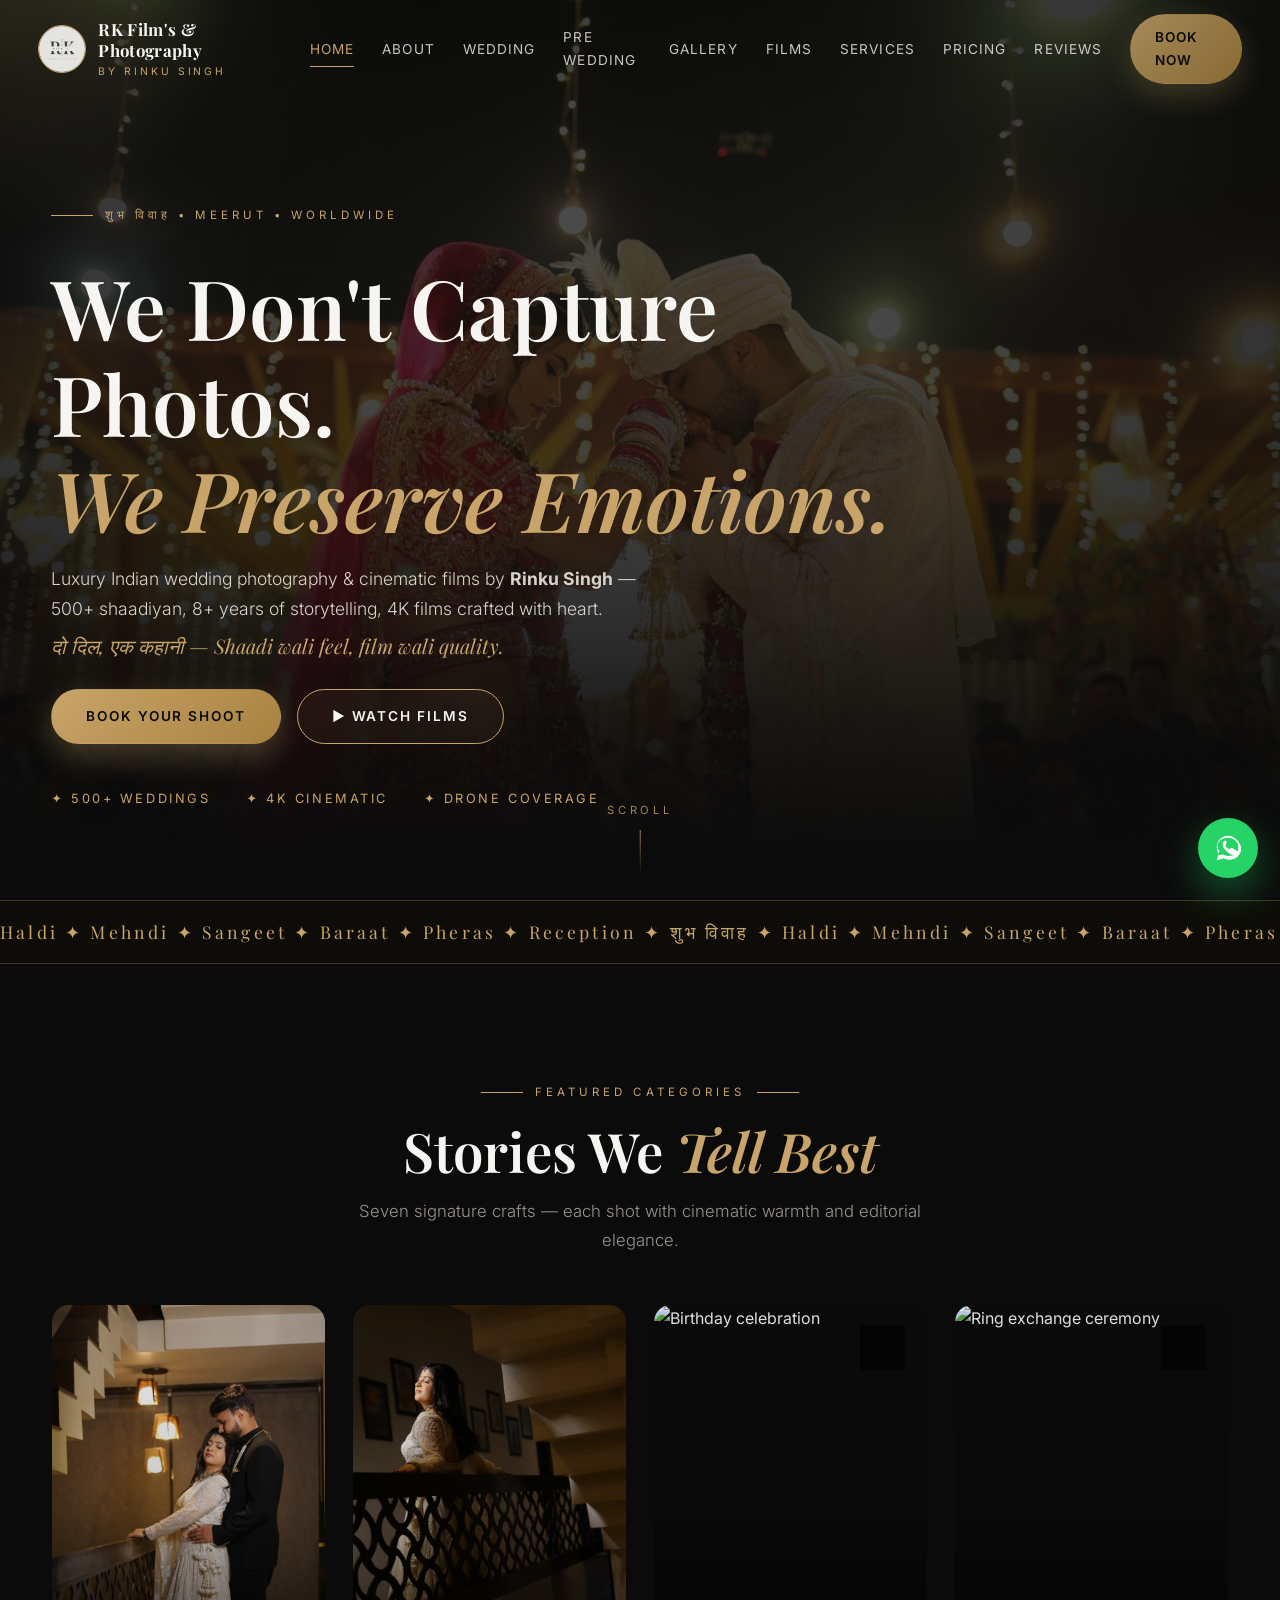
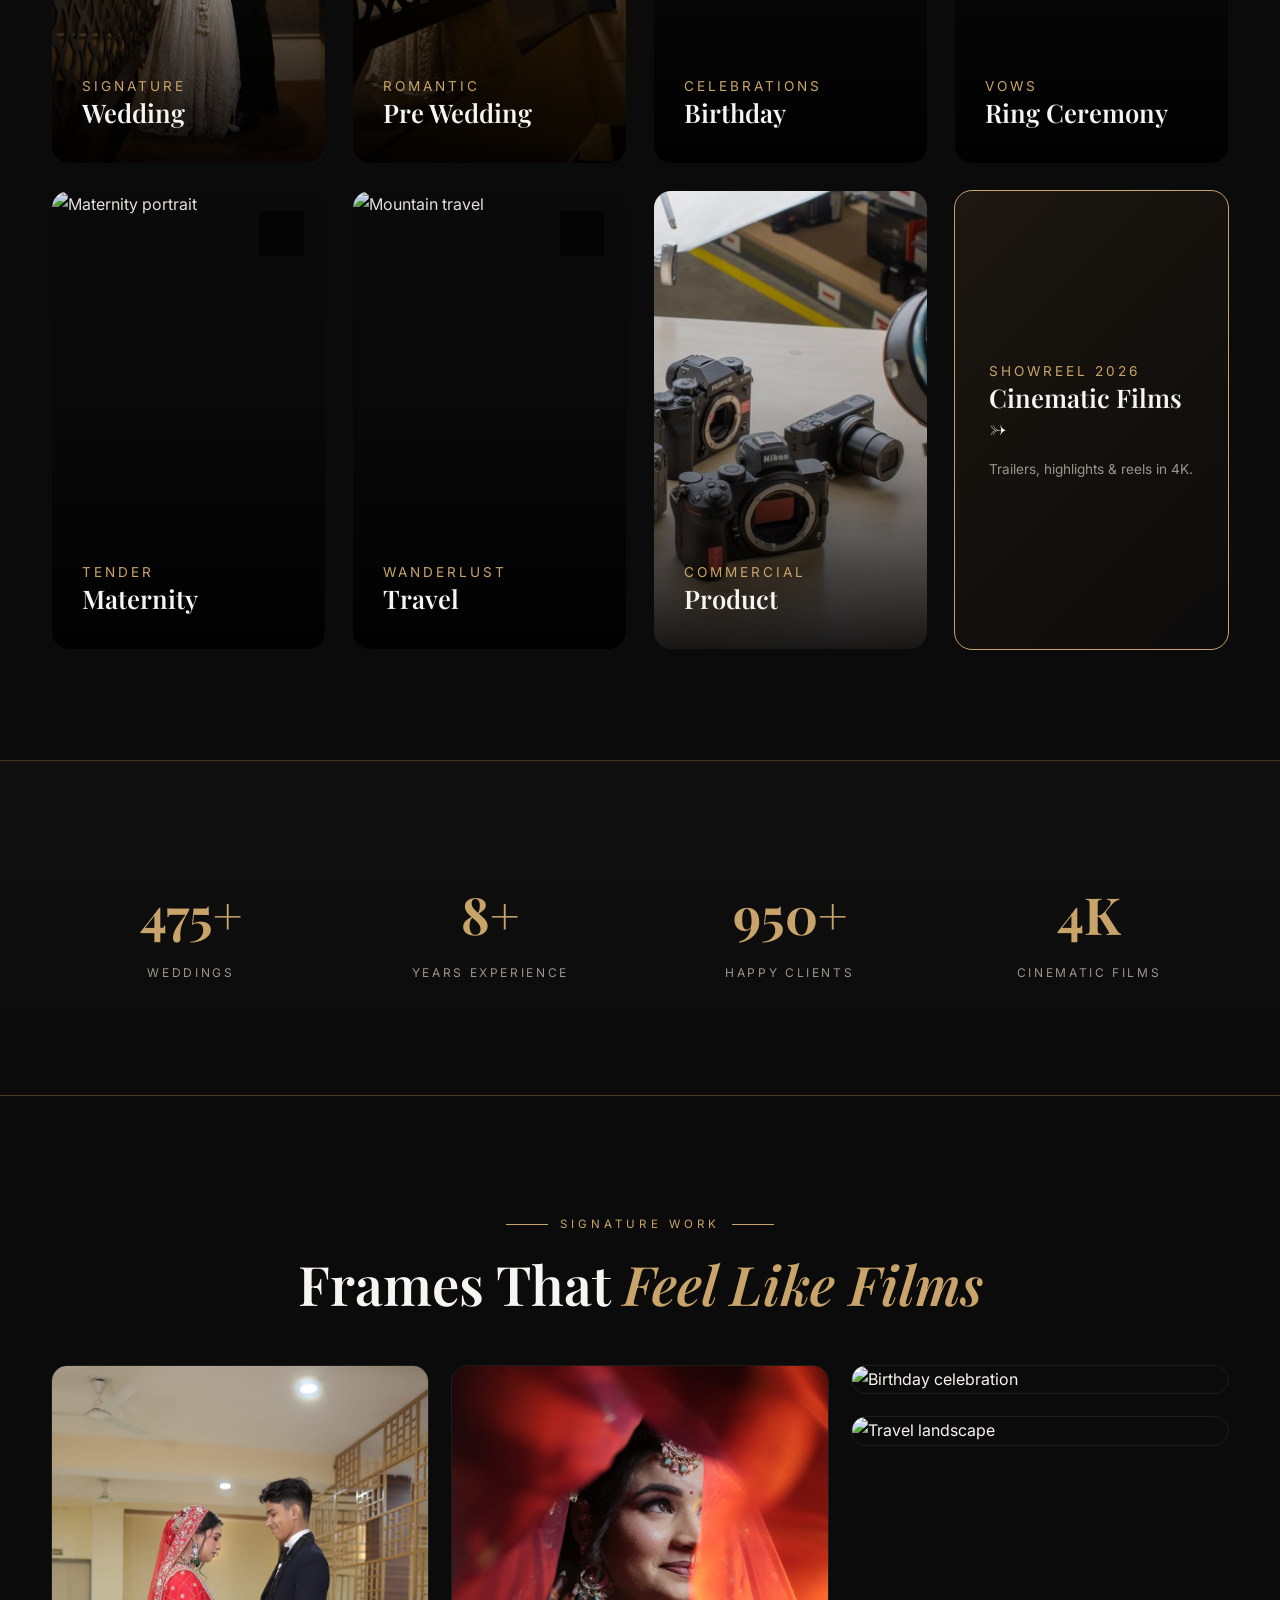
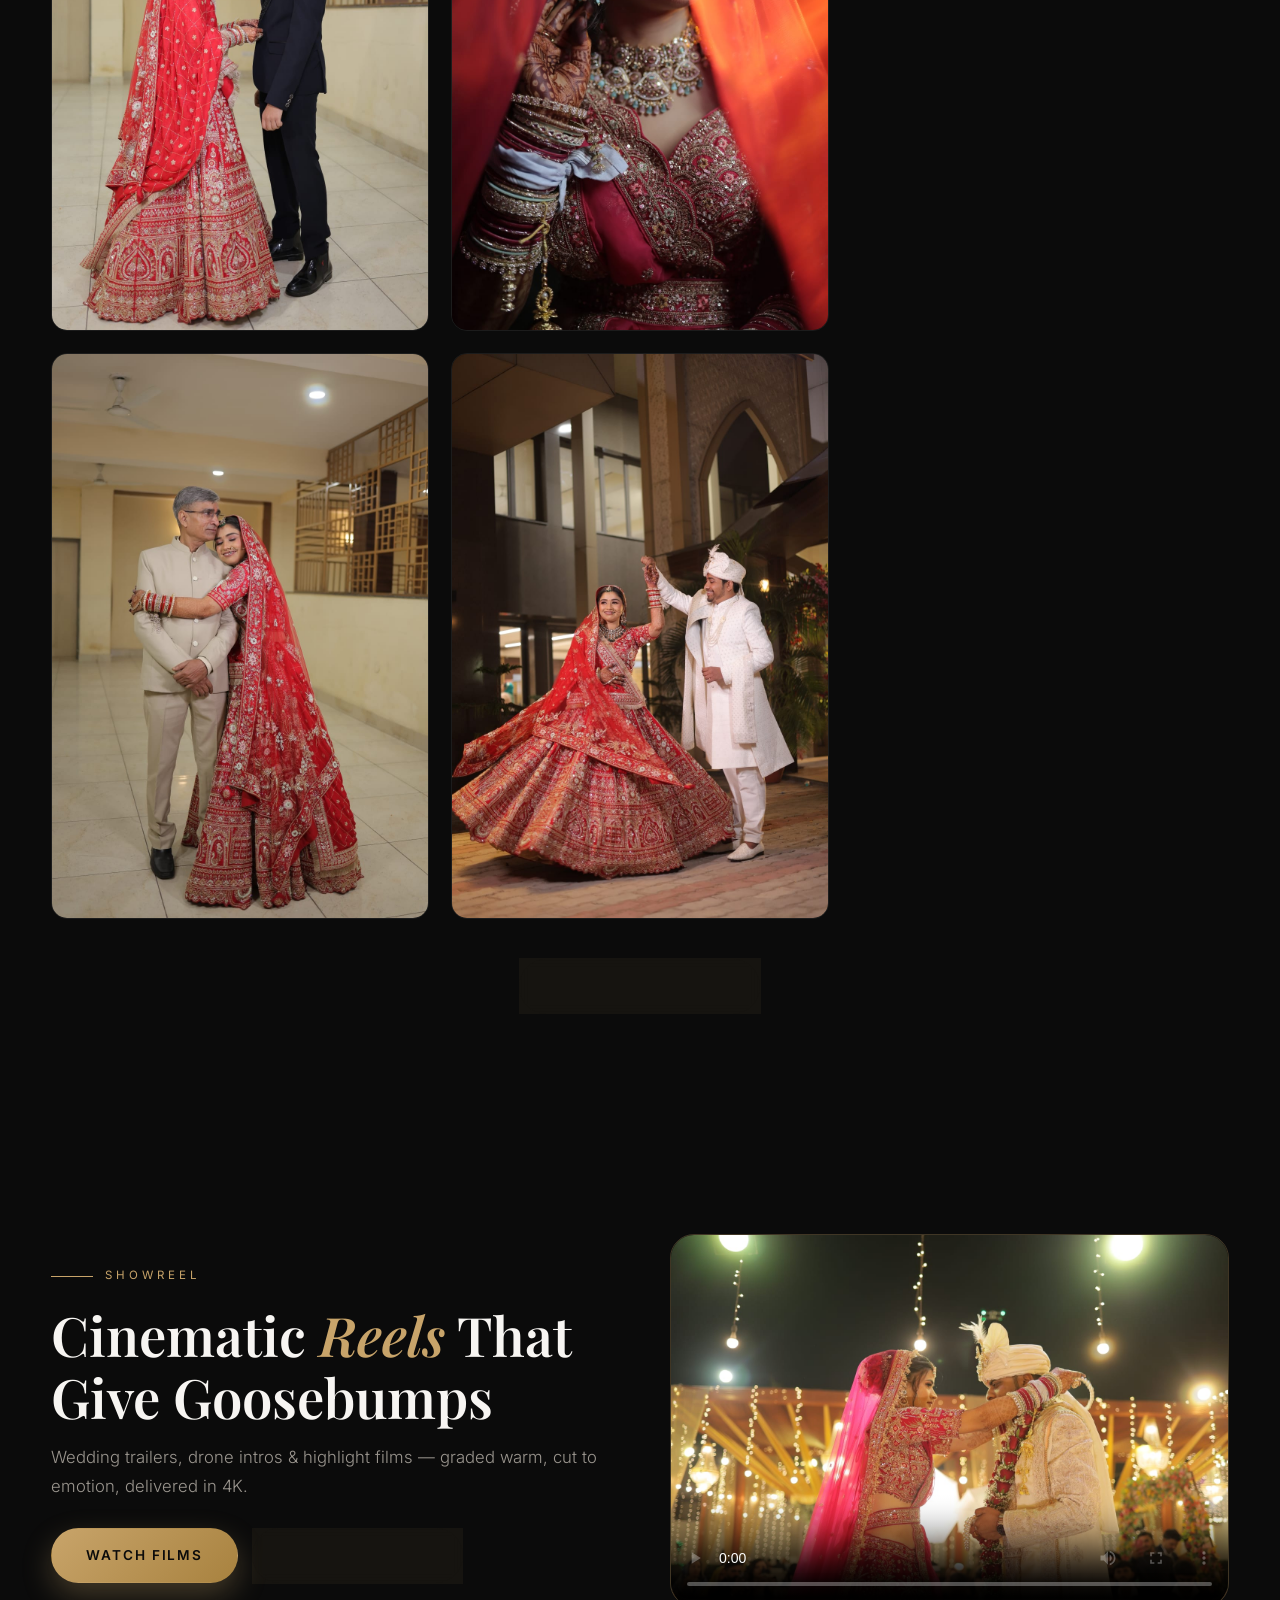
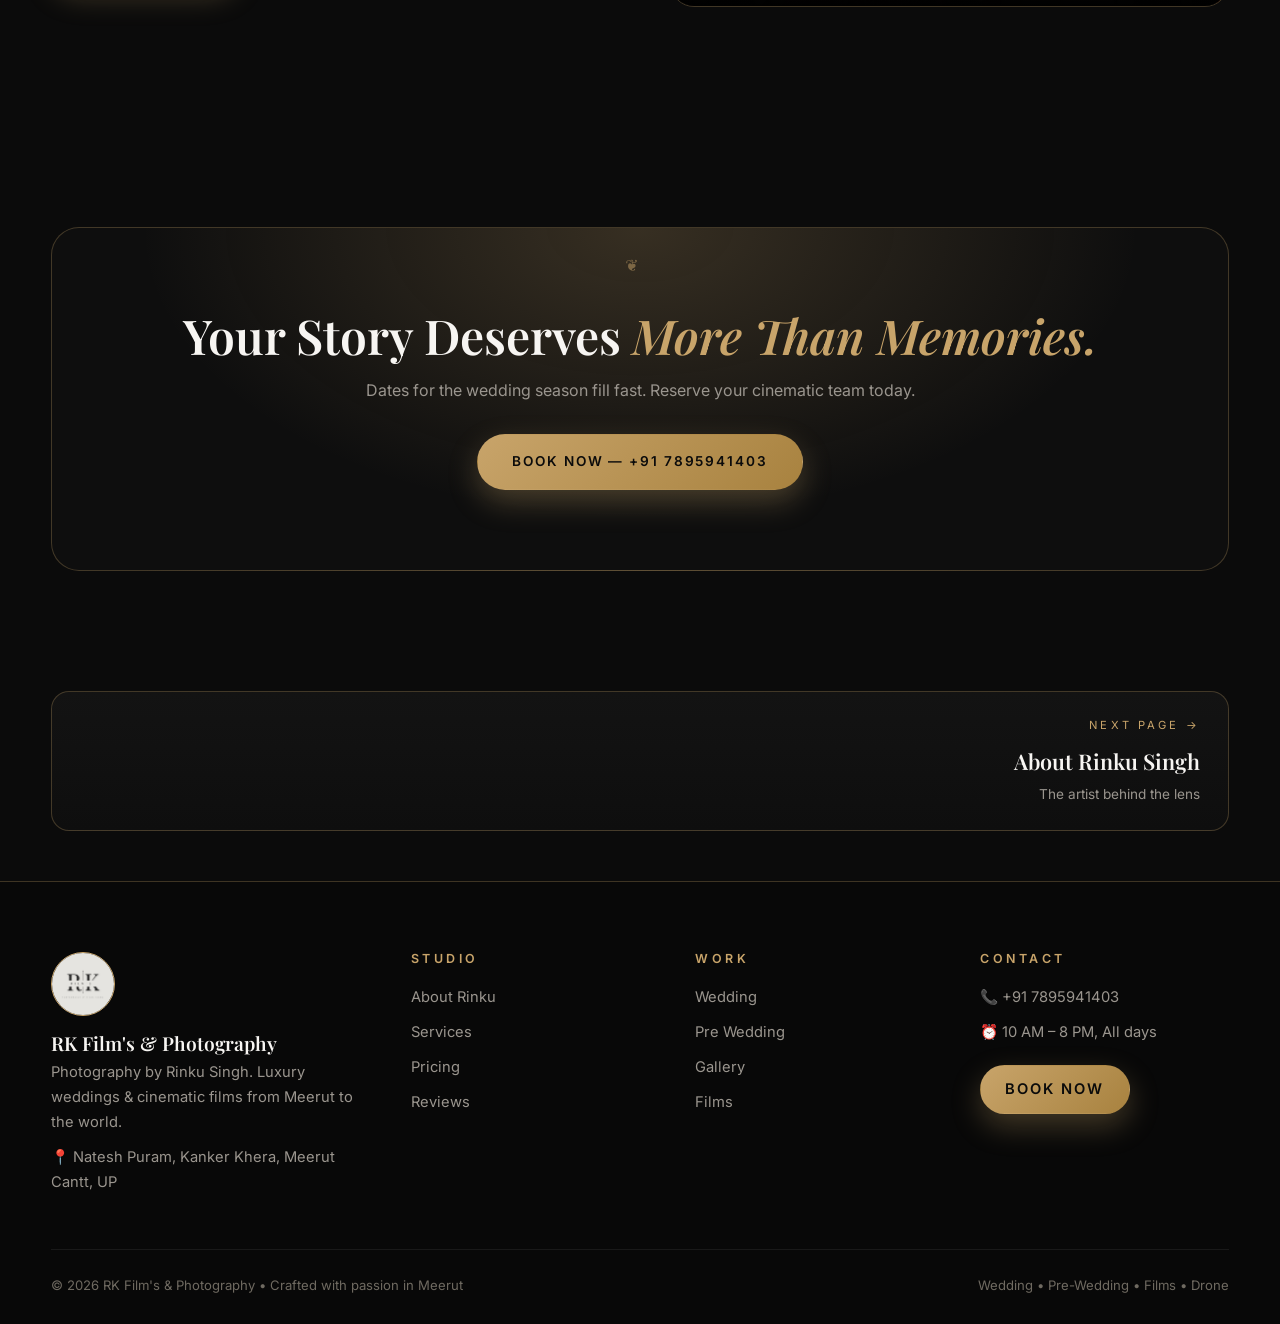
==== commit 7c5cedd8: "Perfect image matching: real shoots in gallery, matching photos for all services" ====
--- a/index.html
+++ b/index.html
@@ -42,11 +42,11 @@
 <div class="grid cat-grid" style="margin-top:50px" id="catGrid">
 <a class="cat-card reveal" href="wedding.html"><span class="num">01</span><img loading="lazy" src="assets/shoots/shoot-38.jpeg" alt="Couple entry at Indian wedding"><div class="overlay"><p>Signature</p><h3>Wedding</h3></div></a>
 <a class="cat-card reveal reveal-d1" href="prewedding.html"><span class="num">02</span><img loading="lazy" src="assets/shoots/shoot-27.jpeg" alt="Bridal portrait in white lehenga"><div class="overlay"><p>Romantic</p><h3>Pre Wedding</h3></div></a>
-<a class="cat-card reveal reveal-d2" href="gallery.html"><span class="num">03</span><img loading="lazy" src="assets/shoots/shoot-28.jpeg" alt="Celebration"><div class="overlay"><p>Celebrations</p><h3>Birthday</h3></div></a>
-<a class="cat-card reveal reveal-d3" href="gallery.html"><span class="num">04</span><img loading="lazy" src="assets/shoots/shoot-07.jpeg" alt="Couple silhouette at wedding"><div class="overlay"><p>Vows</p><h3>Ring Ceremony</h3></div></a>
-<a class="cat-card reveal" href="gallery.html"><span class="num">05</span><img loading="lazy" src="assets/shoots/shoot-06.jpeg" alt="Elegant portrait by RK Films"><div class="overlay"><p>Tender</p><h3>Maternity</h3></div></a>
-<a class="cat-card reveal reveal-d1" href="gallery.html"><span class="num">06</span><img loading="lazy" src="assets/shoots/shoot-34.jpeg" alt="Wedding moments"><div class="overlay"><p>Wanderlust</p><h3>Travel</h3></div></a>
-<a class="cat-card reveal reveal-d2" href="gallery.html"><span class="num">07</span><img loading="lazy" src="assets/shoots/shoot-32.jpeg" alt="Wedding details by RK Films"><div class="overlay"><p>Commercial</p><h3>Product</h3></div></a>
+<a class="cat-card reveal reveal-d2" href="gallery.html"><span class="num">03</span><img loading="lazy" src="https://images.unsplash.com/photo-1530103862676-de8c9debad1d?q=80&w=900&auto=format&fit=crop" alt="Birthday celebration"><div class="overlay"><p>Celebrations</p><h3>Birthday</h3></div></a>
+<a class="cat-card reveal reveal-d3" href="gallery.html"><span class="num">04</span><img loading="lazy" src="https://images.unsplash.com/photo-1605100804763-247f67b3557e?q=80&w=900&auto=format&fit=crop" alt="Ring exchange ceremony"><div class="overlay"><p>Vows</p><h3>Ring Ceremony</h3></div></a>
+<a class="cat-card reveal" href="gallery.html"><span class="num">05</span><img loading="lazy" src="https://images.pexels.com/photos/30015969/pexels-photo-30015969.jpeg?auto=compress&cs=tinysrgb&w=900" alt="Maternity portrait"><div class="overlay"><p>Tender</p><h3>Maternity</h3></div></a>
+<a class="cat-card reveal reveal-d1" href="gallery.html"><span class="num">06</span><img loading="lazy" src="https://encrypted-tbn0.gstatic.com/images?q=tbn:ANd9GcRnwQQ-JhStipHGp6xQj74ueLxydNXFgyLfIf36oqgllzxGWQT9jP_RiNuK&s=10" alt="Mountain travel"><div class="overlay"><p>Wanderlust</p><h3>Travel</h3></div></a>
+<a class="cat-card reveal reveal-d2" href="gallery.html"><span class="num">07</span><img loading="lazy" src="assets/shoots/product-cameras.jpeg" alt="Premium product photography" style="object-position:center 100%"><div class="overlay"><p>Commercial</p><h3>Product</h3></div></a>
 <a class="cat-card reveal reveal-d3" href="films.html" style="background:linear-gradient(135deg,#1c1710,#0B0B0B);border:1px solid var(--gold);display:flex;flex-direction:column;justify-content:center;padding:34px"><p>Showreel 2026</p><h3>Cinematic Films →</h3><p style="color:var(--muted);letter-spacing:0;text-transform:none;margin-top:10px">Trailers, highlights & reels in 4K.</p></a>
 </div>
 </div></section>
@@ -65,8 +65,8 @@
 <figure class="reveal"><img loading="lazy" src="assets/shoots/shoot-14.jpeg" alt="Wedding details"><figcaption>Wedding Details</figcaption></figure>
 <figure class="reveal"><img loading="lazy" src="assets/shoots/shoot-19.jpeg" alt="Couple portrait"><figcaption>Couple Story</figcaption></figure>
 <figure class="reveal"><img loading="lazy" src="assets/shoots/shoot-20.jpeg" alt="Editorial bridal portrait"><figcaption>Editorial Bride</figcaption></figure>
-<figure class="reveal"><img loading="lazy" src="assets/shoots/shoot-16.jpeg" alt="Celebration moments"><figcaption>Baraat Celebration</figcaption></figure>
-<figure class="reveal"><img loading="lazy" src="assets/shoots/shoot-17.jpeg" alt="Wedding diaries"><figcaption>Wedding Diaries</figcaption></figure>
+<figure class="reveal"><img loading="lazy" src="https://images.unsplash.com/photo-1464349153735-7db50ed83c84?q=80&w=800&auto=format&fit=crop" alt="Birthday celebration"><figcaption>Birthday — Meerut</figcaption></figure>
+<figure class="reveal"><img loading="lazy" src="https://images.unsplash.com/photo-1470071459604-3b5ec3a7fe05?q=80&w=800&auto=format&fit=crop" alt="Travel landscape"><figcaption>Travel Diaries</figcaption></figure>
 </div>
 <div class="center" style="margin-top:40px"><a href="gallery.html" class="btn btn-outline reveal">View Full Gallery</a></div>
 </div></section>
